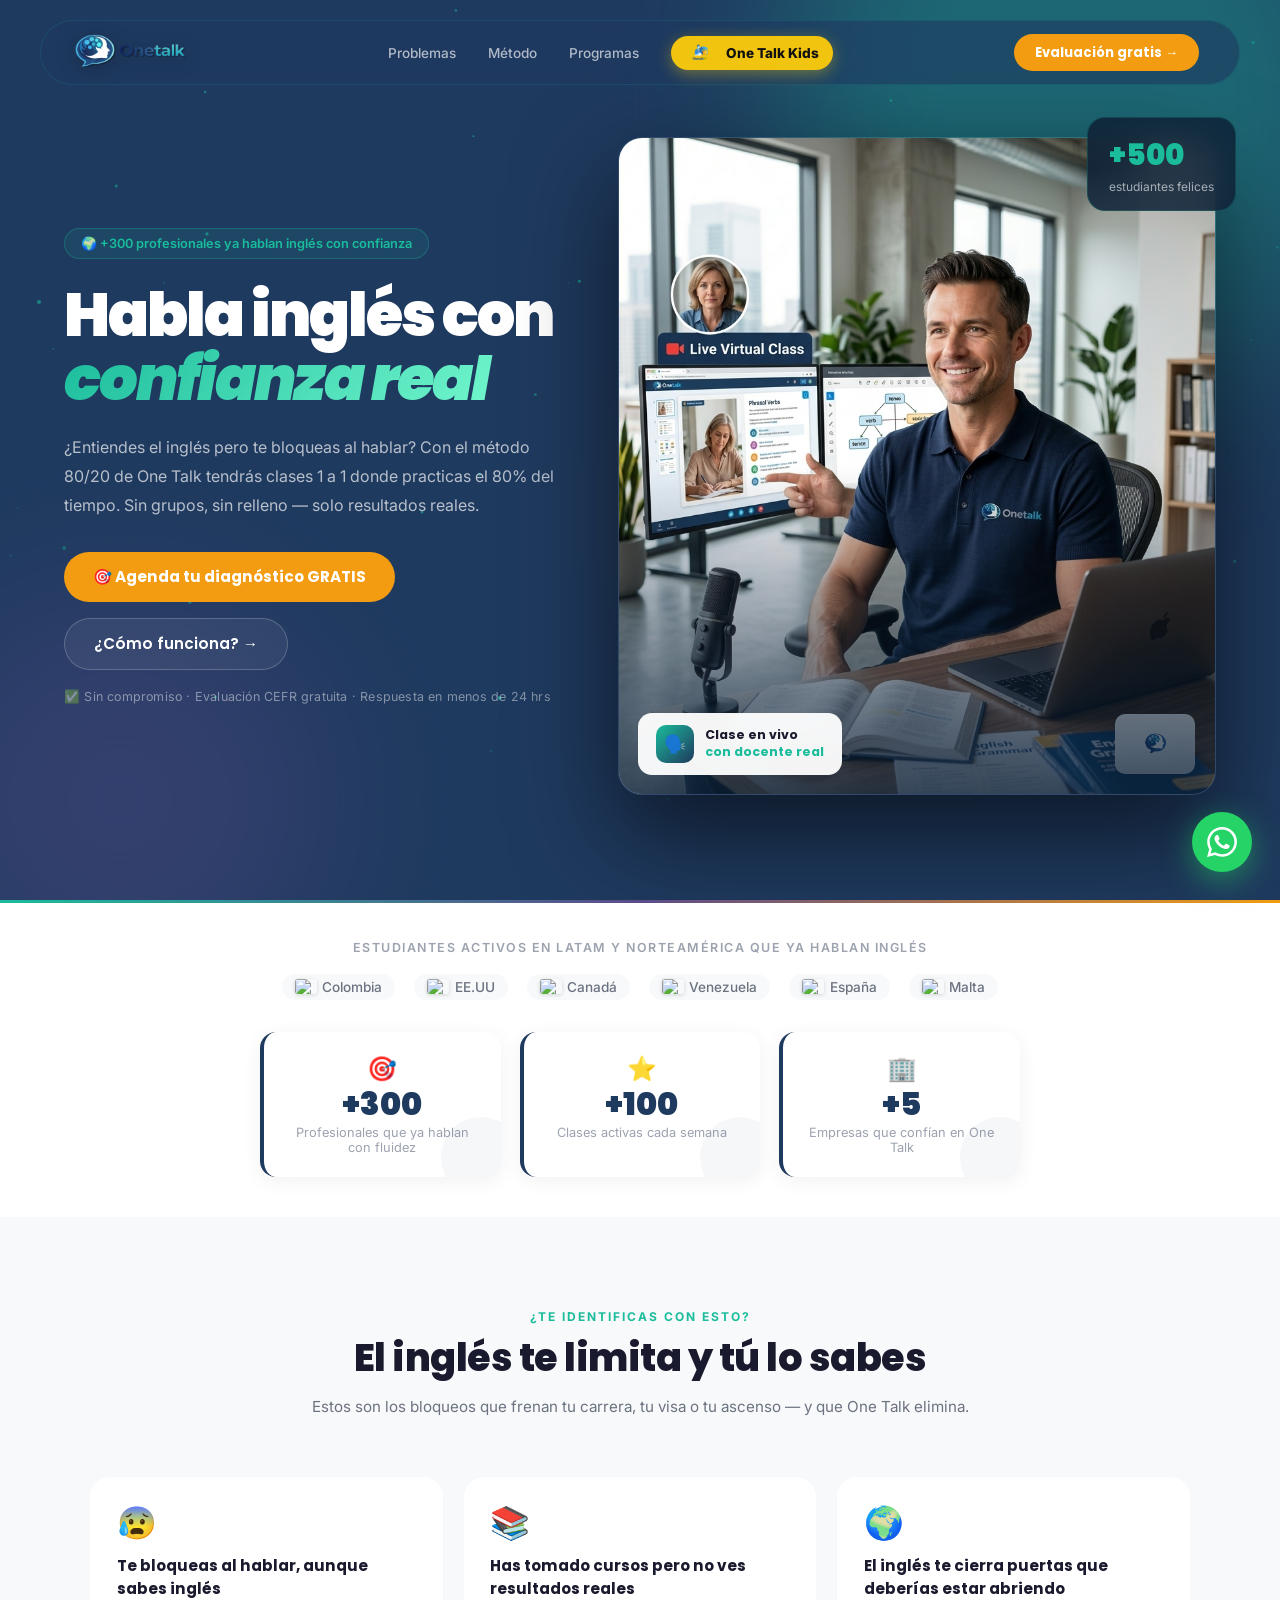
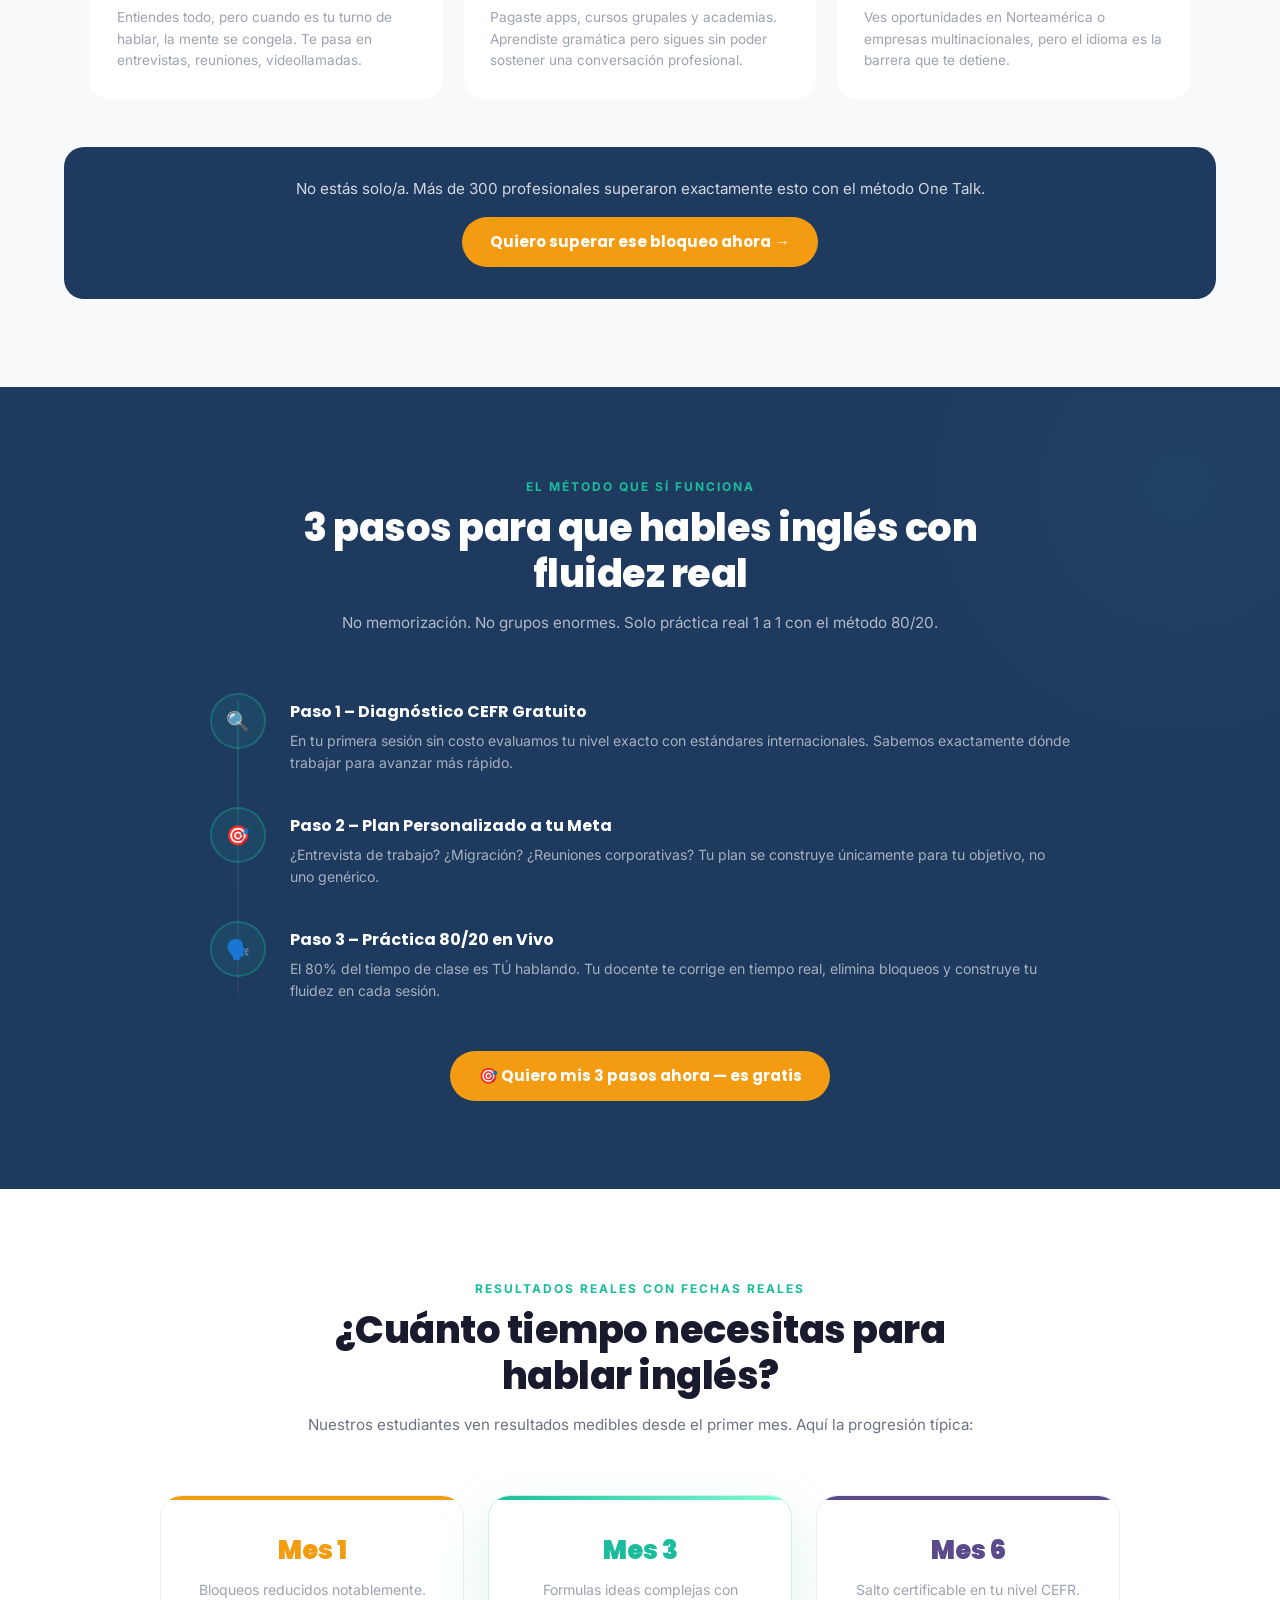
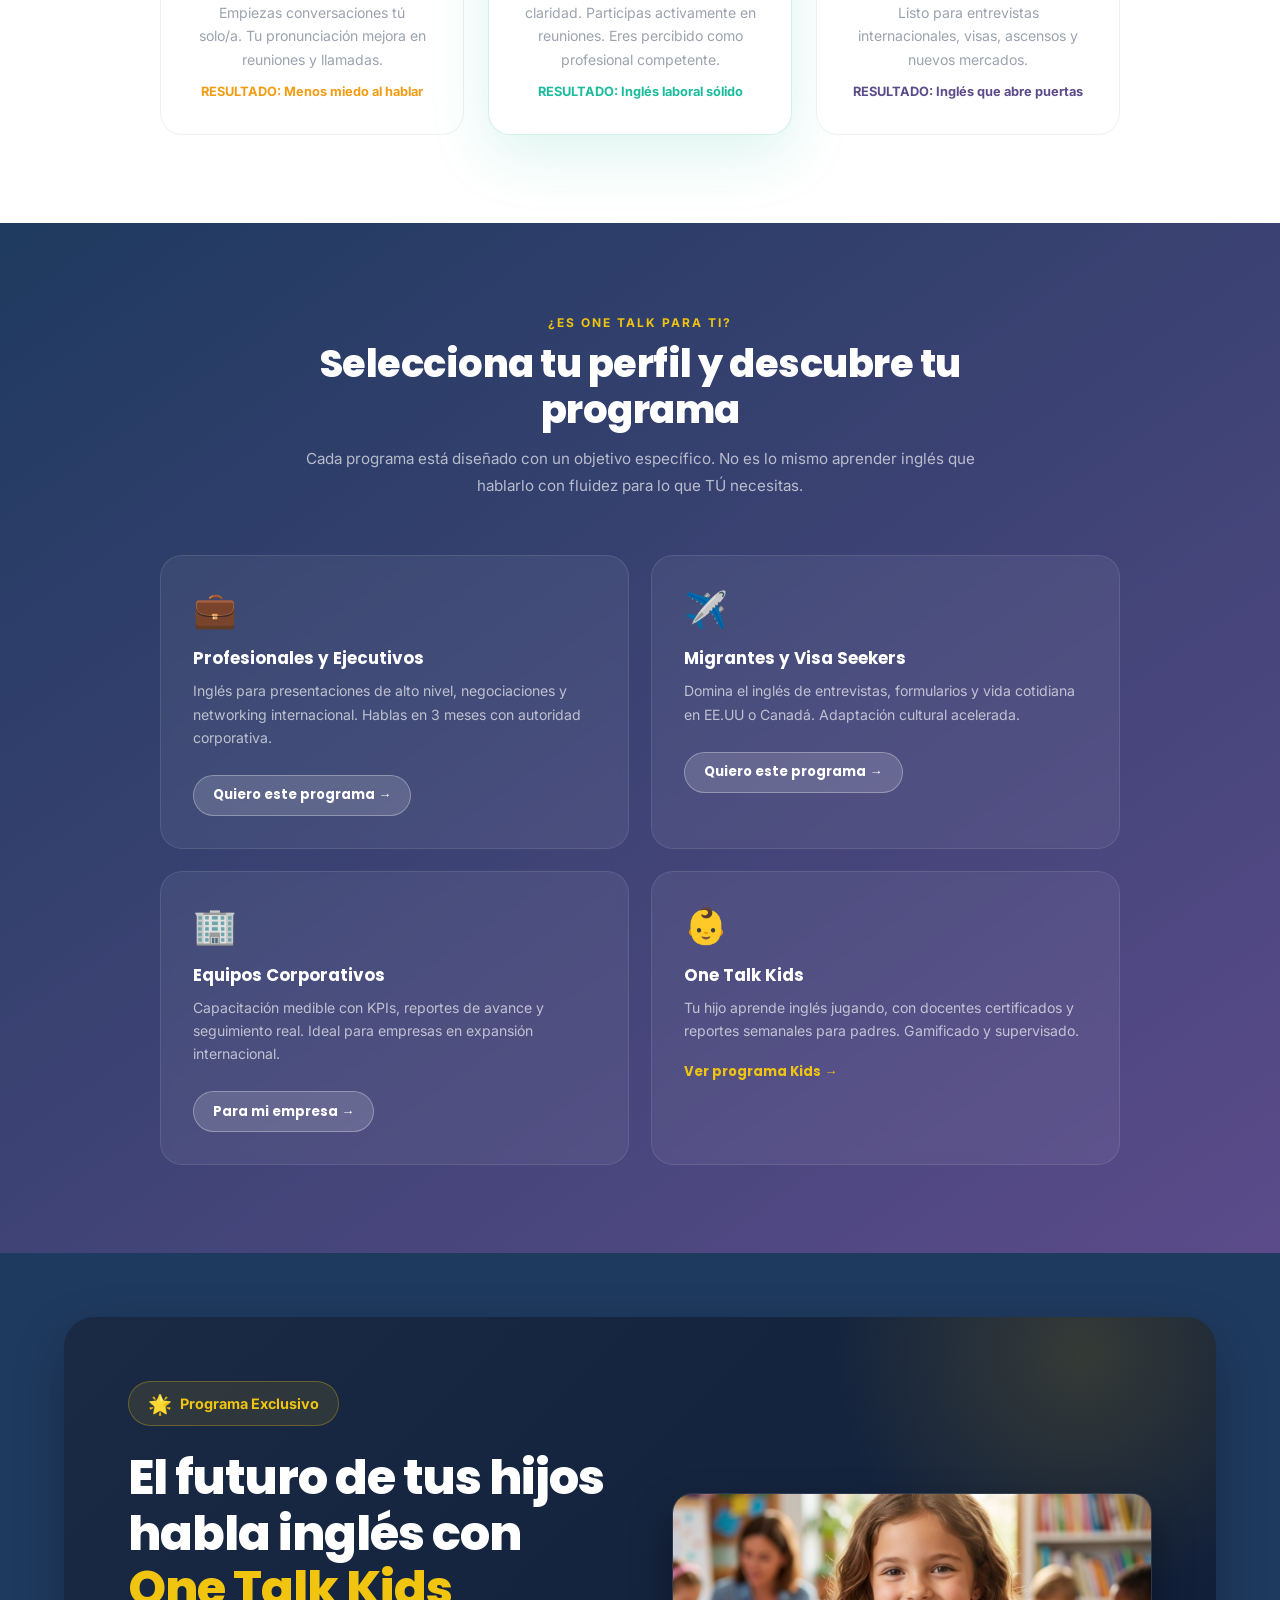
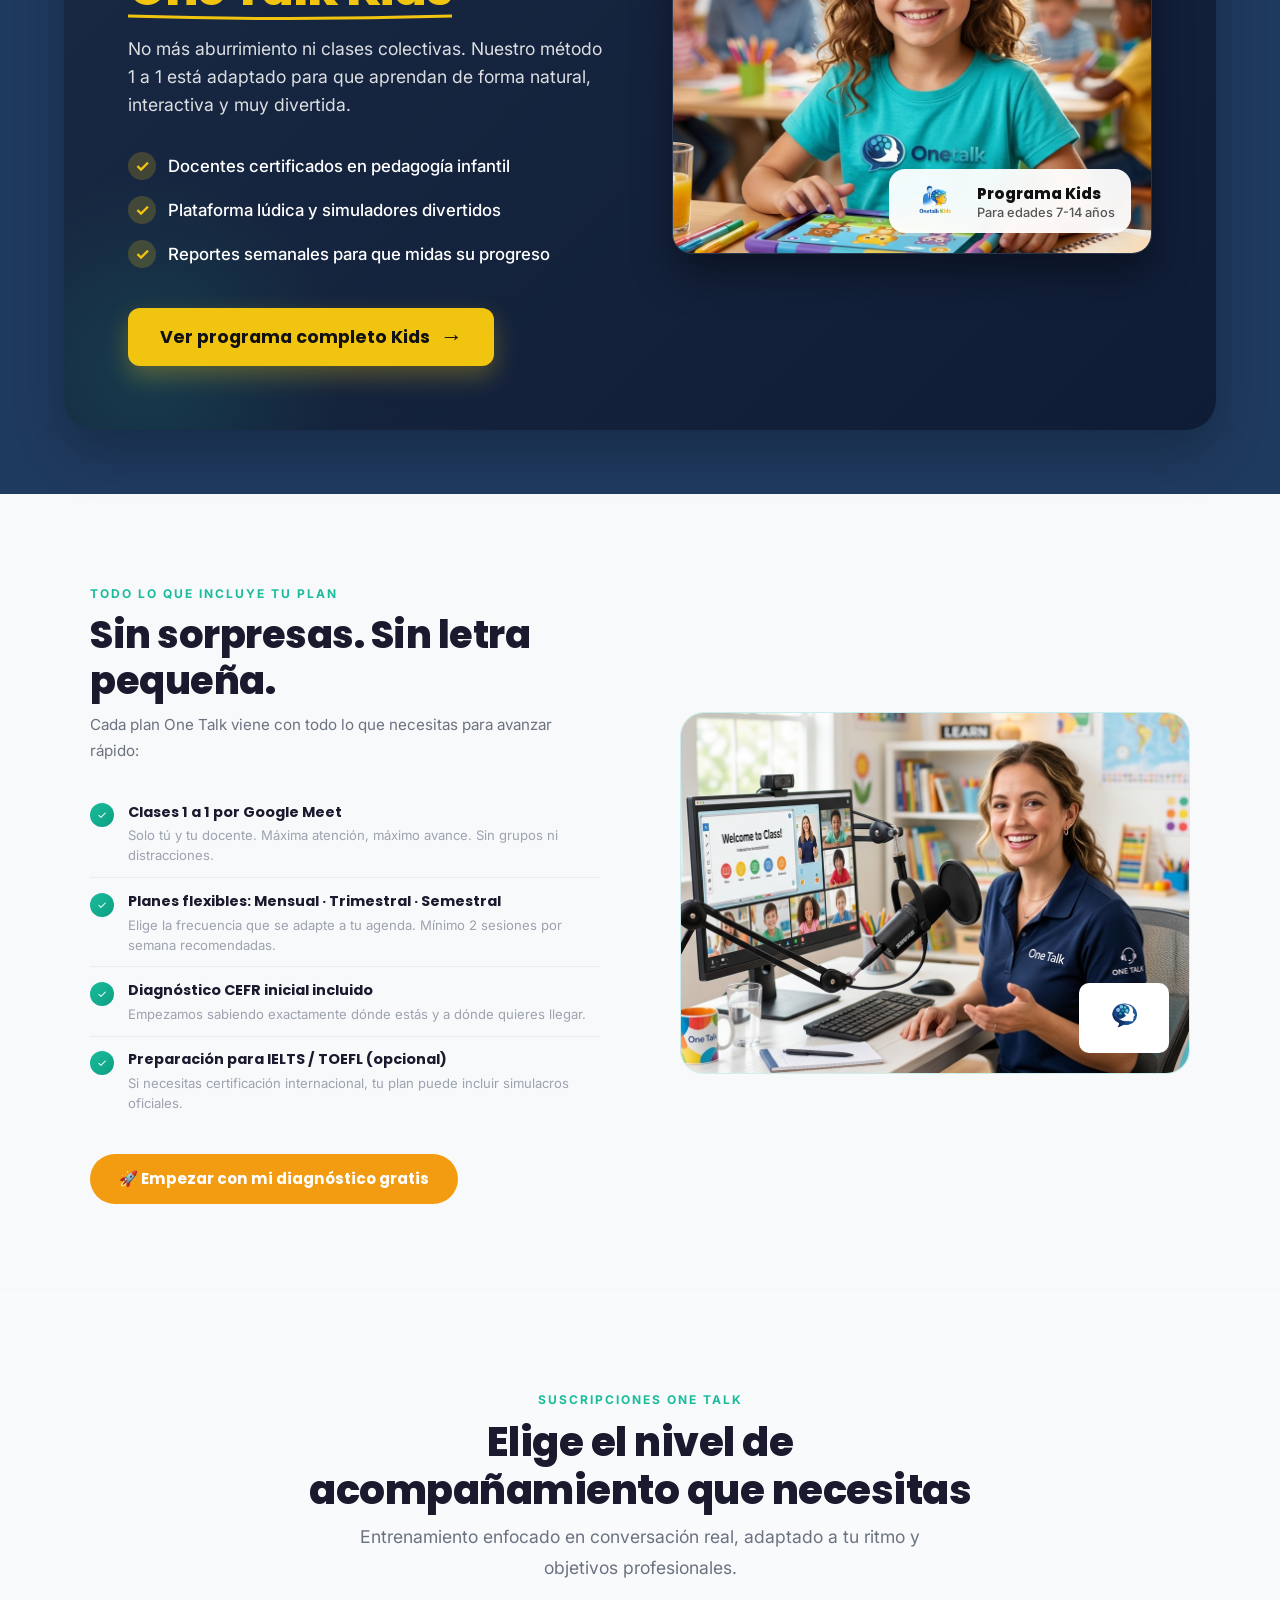
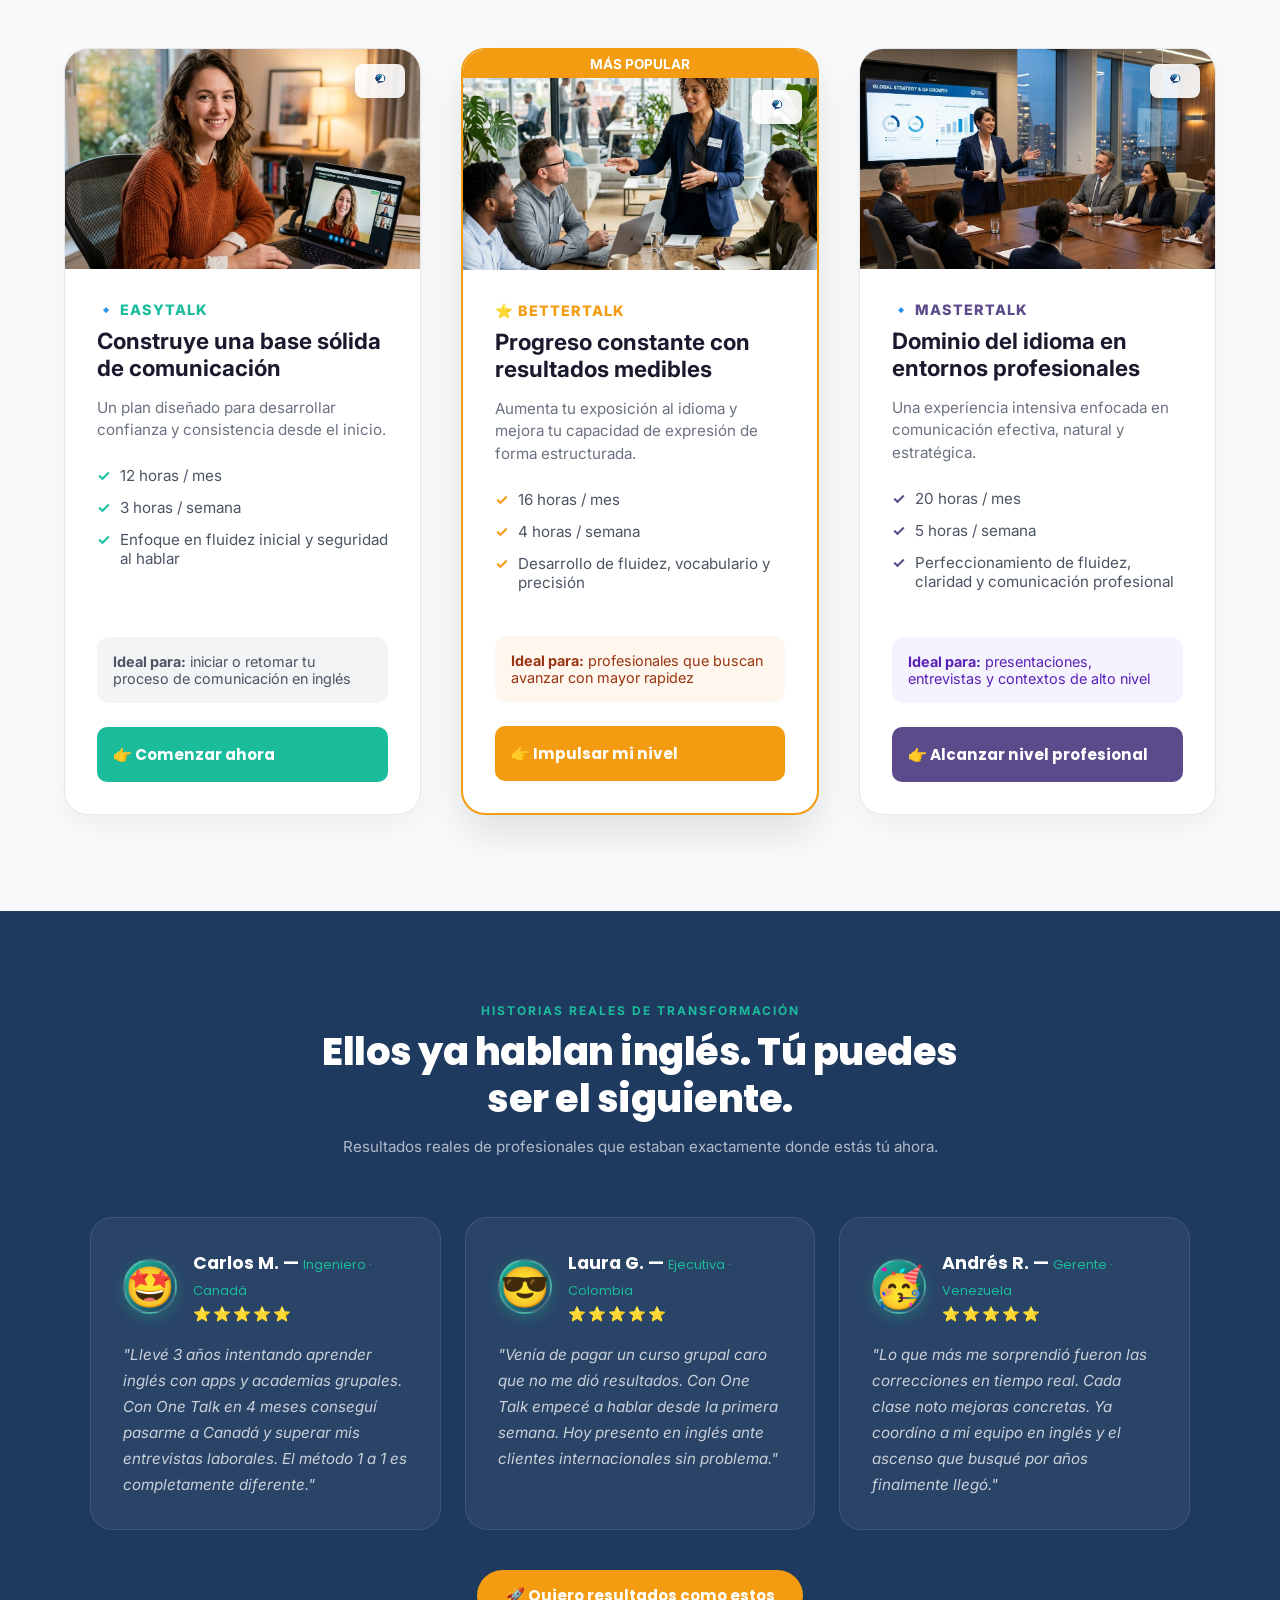
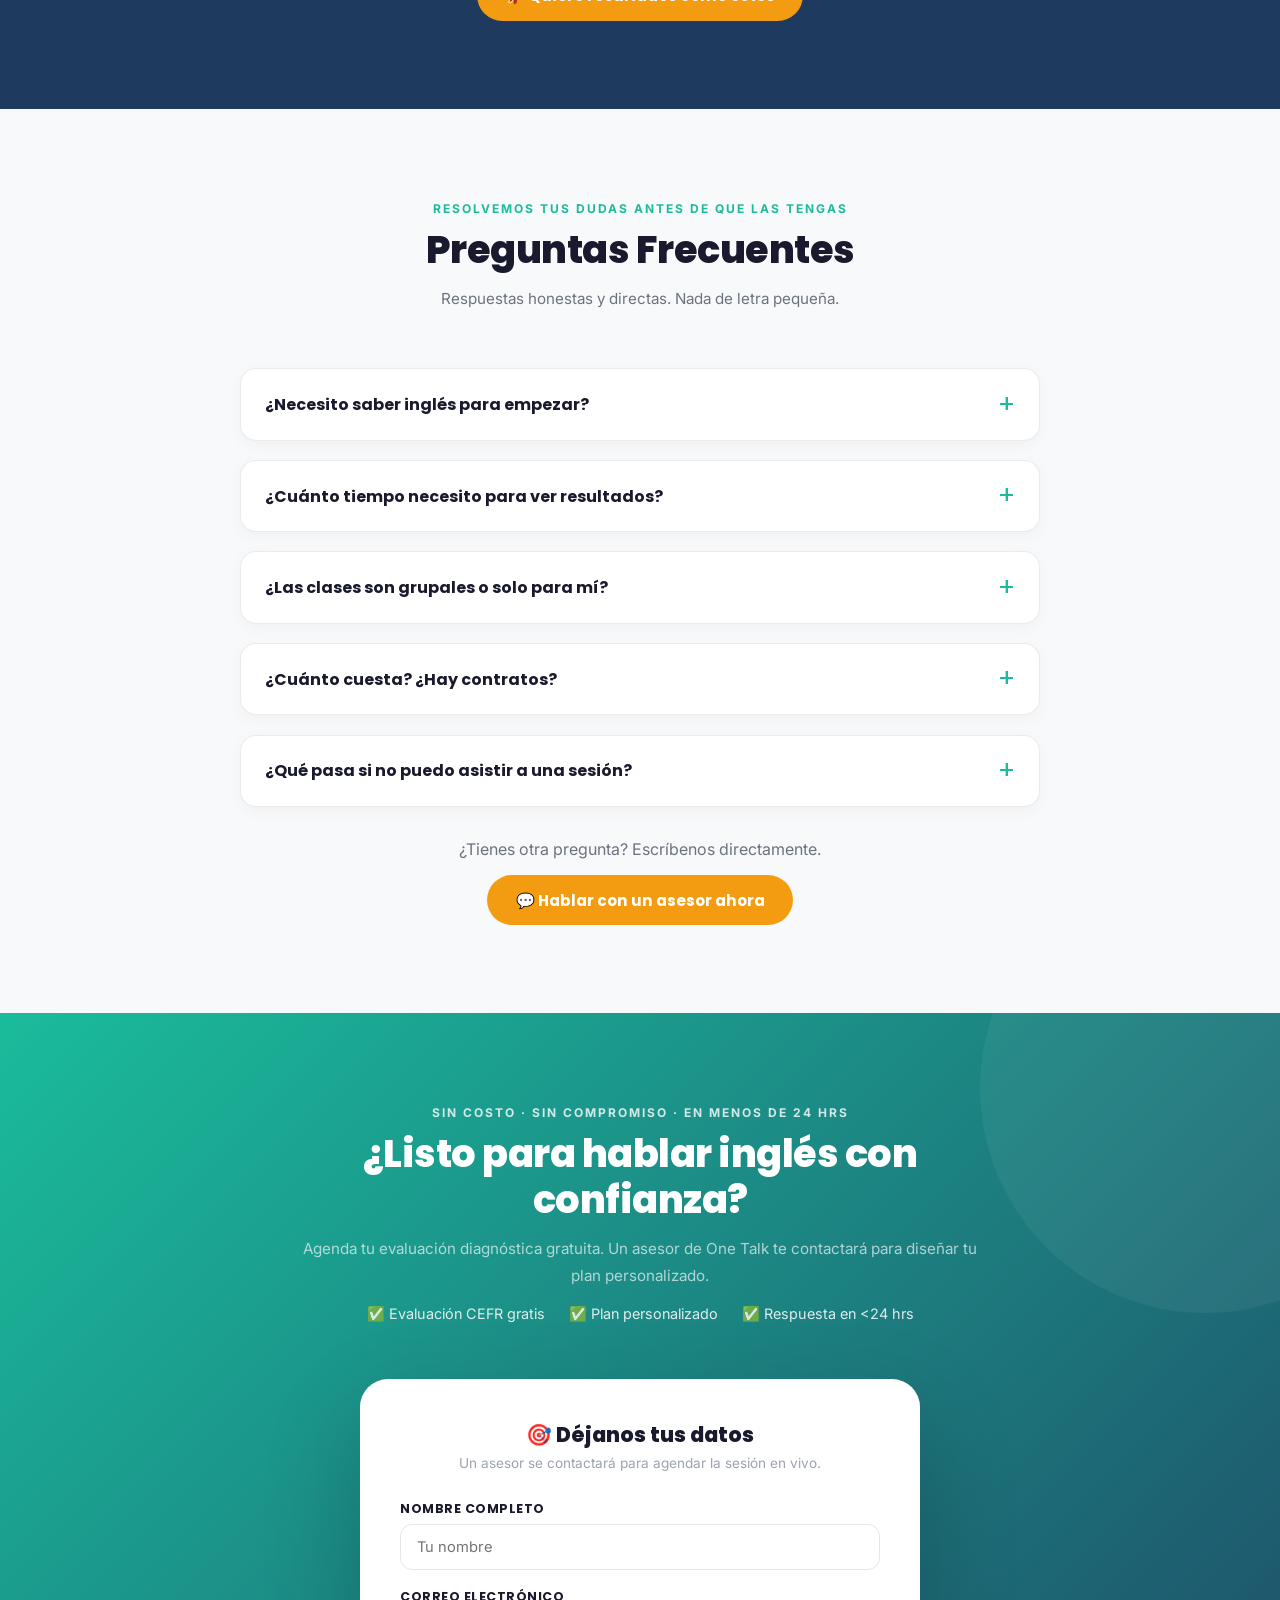
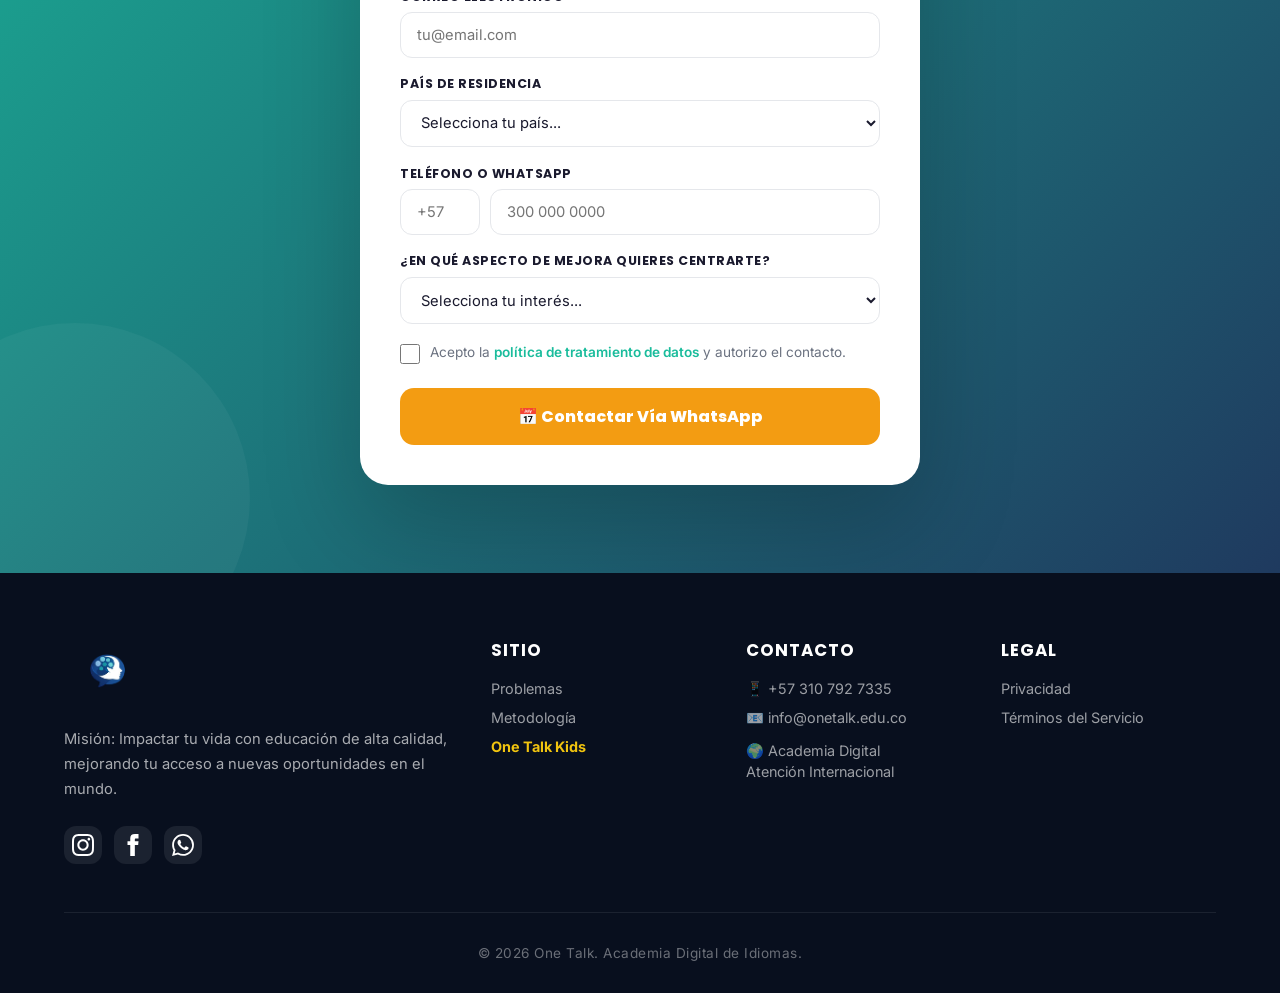
==== Codigo fuente_ One talk academy/index.html @ d48cd8b7 "Fix: resolved broken image icons, optimized logo badge sizes, and updated contact information in foo" ====
<!DOCTYPE html>
<html lang="es">
<head>
<!-- Google tag (gtag.js) -->
<script async src="https://www.googletagmanager.com/gtag/js?id=G-3HTVPXY249"></script>
<script>
  window.dataLayer = window.dataLayer || [];
  function gtag(){dataLayer.push(arguments);}
  gtag('js', new Date());

  gtag('config', 'G-3HTVPXY249');
</script>
<!-- Google Tag Manager -->
<script>(function(w,d,s,l,i){w[l]=w[l]||[];w[l].push({'gtm.start':
new Date().getTime(),event:'gtm.js'});var f=d.getElementsByTagName(s)[0],
j=d.createElement(s),dl=l!='dataLayer'?'&l='+l:'';j.async=true;j.src=
'https://www.googletagmanager.com/gtm.js?id='+i+dl;f.parentNode.insertBefore(j,f);
})(window,document,'script','dataLayer','GTM-NHD588RD');</script>
<!-- End Google Tag Manager -->
<meta charset="UTF-8"/>
<meta name="viewport" content="width=device-width, initial-scale=1.0"/>
<link rel="icon" type="image/png" href="imagenes/logo.favicon.png"/>
<link rel="shortcut icon" type="image/png" href="imagenes/logo.favicon.png"/>
<title>One Talk | Academia de Inglés | Speak with Confidence</title>
<meta name="description" content="One Talk: Ecosistema de aprendizaje de inglés enfocado en fluidez y organización del lenguaje. Clases 1 a 1, metodología 80/20. Creado para resultados reales."/>
<meta name="keywords" content="clases de ingles online, academia de ingles, One Talk, metodo 80/20, ingles conversacional, ingles para profesionales, ingles CEFR, bilingüismo"/>
<link href="https://fonts.googleapis.com/css2?family=Poppins:wght@400;600;700;800;900&family=Inter:wght@300;400;500&display=swap" rel="stylesheet"/>
<link rel="stylesheet" href="style.css">
<style>
@keyframes pulseKids {
  0% { transform: scale(1); filter: drop-shadow(0 0 0 rgba(241,196,15,0)); }
  50% { transform: scale(1.05); filter: drop-shadow(0 0 10px rgba(241,196,15,0.6)); }
  100% { transform: scale(1); filter: drop-shadow(0 0 0 rgba(241,196,15,0)); }
}
.nav-kids-link {
  display: inline-flex !important;
  align-items: center;
  justify-content: center;
  gap: 8px;
  color: #111 !important;
  font-weight: 800 !important;
  background: #F1C40F;
  padding: 6px 14px;
  border-radius: 50px;
  text-decoration: none !important;
  animation: pulseKids 2s infinite ease-in-out;
  box-shadow: 0 4px 15px rgba(241, 196, 15, 0.4);
  transition: all 0.3s ease;
}
.nav-kids-link:hover {
  transform: scale(1.08) !important;
  animation: none;
  background: #f39c12;
}
.nav-kids-logo {
  height: 22px;
  width: auto;
  object-fit: contain;
}
</style>
</head>
<body>
<!-- Google Tag Manager (noscript) -->
<noscript><iframe src="https://www.googletagmanager.com/ns.html?id=GTM-NHD588RD"
height="0" width="0" style="display:none;visibility:hidden"></iframe></noscript>
<!-- End Google Tag Manager (noscript) -->

<!-- PRELOADER -->
<div id="preloader">
  <div class="preloader-logo-wrap">
    <img src="imagenes/onetalk.logo.png" alt="Cargando..." class="preloader-logo" onerror="this.src='https://placehold.co/150x40/1F3A5F/FFF?text=One+Talk'">
    <div class="preloader-ring"></div>
  </div>
</div>

<div id="progress-bar"></div>
<div id="cursor-glow"></div>

<!-- NAVBAR -->
<nav id="navbar">
  <div class="nav-logo"><a href="index.html" class="nav-logo-link"><img src="imagenes/onetalk.logo.png" alt="One Talk" onerror="this.src='https://placehold.co/150x40/1F3A5F/FFF?text=One+Talk'"></a></div>
  <div class="nav-links">
    <a href="#problemas">Problemas</a>
    <a href="#metodo">Método</a>
    <a href="#audiencia">Programas</a>
    <a href="kids.html" class="nav-kids-link">
      <img src="imagenes/onetalk_kids.png" alt="Kids Logo" class="nav-kids-logo" onerror="this.style.display='none'">
      One Talk Kids
    </a>
  </div>
  <button class="nav-cta" onclick="scroll2Form()">Evaluación gratis →</button>
  <button class="hamburger" id="ham" aria-label="Menú">
    <span></span><span></span><span></span>
  </button>
</nav>

<div class="mob-menu" id="mob-menu">
  <a href="#problemas" style="display:block;color:rgba(255,255,255,.7);padding:.5rem 0;font-size:.9rem;text-decoration:none">Problemas</a>
  <a href="#metodo" style="display:block;color:rgba(255,255,255,.7);padding:.5rem 0;font-size:.9rem;text-decoration:none">Método</a>
  <a href="#audiencia" style="display:block;color:rgba(255,255,255,.7);padding:.5rem 0;font-size:.9rem;text-decoration:none">Programas</a>
  <a href="kids.html" class="nav-kids-link" style="margin-top: 0.5rem;">
    <img src="imagenes/onetalk_kids.png" alt="Kids Logo" class="nav-kids-logo" onerror="this.style.display='none'">
    One Talk Kids
  </a>
  <button class="nav-cta" style="width:100%;margin-top:1rem;padding:.8rem;font-size:.9rem;display:block;" onclick="scroll2Form(); document.getElementById('mob-menu').classList.remove('open');">Evaluación gratis →</button>
</div>

<!-- HERO -->
<section class="hero">
  <div class="hero-bg">
    <div class="hero-orb orb1"></div>
    <div class="hero-orb orb2"></div>
    <div class="hero-orb orb3"></div>
    <canvas class="particles" id="particles-canvas"></canvas>
  </div>
  <div class="hero-inner">
    <div class="hero-content r left">
      <div class="hero-badge">🌍 +300 profesionales ya hablan inglés con confianza</div>
      <h1>
        <span class="line1" id="h1-l1">Habla inglés con</span>
        <span class="line2" id="h1-l2">confianza real</span>
      </h1>
      <p class="hero-sub">¿Entiendes el inglés pero te bloqueas al hablar? Con el método 80/20 de One Talk tendrás clases 1 a 1 donde practicas el 80% del tiempo. Sin grupos, sin relleno — solo resultados reales.</p>
      <div class="hero-btns">
        <button class="btn-orange" onclick="scroll2Form()">🎯 Agenda tu diagnóstico GRATIS</button>
        <a href="#metodo" class="btn-ghost">¿Cómo funciona? →</a>
      </div>
      <p class="hero-micro">✅ Sin compromiso · Evaluación CEFR gratuita · Respuesta en menos de 24 hrs</p>
    </div>
    <div class="hero-visual r right">
      <div style="position:relative">
        <div class="hero-card-main" style="position:relative;">
          <img src="imagenes/hero_adults.png" alt="Profesor One Talk en clase interactiva corporativa" loading="lazy" style="width:100%;height:100%;object-fit:cover;display:block;">
          <div style="position:absolute;bottom:20px;right:20px;width:80px;background:rgba(255,255,255,0.9);padding:8px;border-radius:10px;backdrop-filter:blur(10px);box-shadow:0 10px 25px rgba(0,0,0,0.2);border:1px solid rgba(255,255,255,0.3)">
            <img src="imagenes/logo.png" style="width:100%;height:auto;object-fit:contain;" onerror="this.src='https://placehold.co/100x100/1F3A5F/FFF?text=OT'">
          </div>
        </div>
        <div class="hc-badge">
          <div class="hc-b-icon">🗣️</div>
          <div class="hc-b-text">Clase en vivo<br><span>con docente real</span></div>
        </div>
        <div class="hero-float-card">
          <div class="hfc-num">+500</div>
          <div class="hfc-label">estudiantes felices</div>
        </div>
      </div>
    </div>
  </div>
</section>

<!-- SOCIAL PROOF -->
<div class="sp-bar">
  <div class="sp-label">Estudiantes activos en Latam y Norteamérica que ya hablan inglés</div>
  <div class="flags-scroll">
    <div class="flag-chip r up d1"><img src="https://flagcdn.com/w40/co.png" alt="Colombia" class="flag-img">Colombia</div>
    <div class="flag-chip r up d2"><img src="https://flagcdn.com/w40/us.png" alt="EE.UU" class="flag-img">EE.UU</div>
    <div class="flag-chip r up d3"><img src="https://flagcdn.com/w40/ca.png" alt="Canadá" class="flag-img">Canadá</div>
    <div class="flag-chip r up d4"><img src="https://flagcdn.com/w40/ve.png" alt="Venezuela" class="flag-img">Venezuela</div>
    <div class="flag-chip r up d5"><img src="https://flagcdn.com/w40/es.png" alt="España" class="flag-img">España</div>
    <div class="flag-chip r up d6"><img src="https://flagcdn.com/w40/mt.png" alt="Malta" class="flag-img">Malta</div>
  </div>
  <div class="stats-row">
    <div class="stat-card r scale d1">
      <div class="stat-icon">🎯</div>
      <div class="stat-num" data-target="300" data-prefix="+">0</div>
      <div class="stat-lbl">Profesionales que ya hablan con fluidez</div>
    </div>
    <div class="stat-card r scale d2">
      <div class="stat-icon">⭐</div>
      <div class="stat-num" data-target="100" data-prefix="+">0</div>
      <div class="stat-lbl">Clases activas cada semana</div>
    </div>
    <div class="stat-card r scale d3">
      <div class="stat-icon">🏢</div>
      <div class="stat-num" data-target="5" data-prefix="+">0</div>
      <div class="stat-lbl">Empresas que confían en One Talk</div>
    </div>
  </div>
</div>

<!-- PAIN POINTS -->
<section class="pain" id="problemas">
  <div class="sh r up">
    <div class="sh-tag">¿Te identificas con esto?</div>
    <h2>El inglés te limita y tú lo sabes</h2>
    <p>Estos son los bloqueos que frenan tu carrera, tu visa o tu ascenso — y que One Talk elimina.</p>
  </div>
  <div class="pain-grid">
    <div class="pain-card r left d1"><div class="pain-icon">😰</div><h3>Te bloqueas al hablar, aunque sabes inglés</h3><p>Entiendes todo, pero cuando es tu turno de hablar, la mente se congela. Te pasa en entrevistas, reuniones, videollamadas.</p></div>
    <div class="pain-card r up d2"><div class="pain-icon">📚</div><h3>Has tomado cursos pero no ves resultados reales</h3><p>Pagaste apps, cursos grupales y academias. Aprendiste gramática pero sigues sin poder sostener una conversación profesional.</p></div>
    <div class="pain-card r right d3"><div class="pain-icon">🌍</div><h3>El inglés te cierra puertas que deberías estar abriendo</h3><p>Ves oportunidades en Norteamérica o empresas multinacionales, pero el idioma es la barrera que te detiene.</p></div>
  </div>
  <div class="pain-cta-block r up">
    <p>No estás solo/a. Más de 300 profesionales superaron exactamente esto con el método One Talk.</p>
    <button class="btn-orange" onclick="scroll2Form()">Quiero superar ese bloqueo ahora →</button>
  </div>
</section>

<!-- METHODOLOGY -->
<section class="method" id="metodo">
  <div class="sh r up">
    <div class="sh-tag" style="color:var(--teal)">El método que sí funciona</div>
    <h2 class="white">3 pasos para que hables inglés con fluidez real</h2>
    <p class="white">No memorización. No grupos enormes. Solo práctica real 1 a 1 con el método 80/20.</p>
  </div>
  <div class="steps-wrap">
    <div class="steps-line"></div>
    <div class="step-item r left d1"><div class="step-dot">🔍</div><div class="step-body"><h3>Paso 1 – Diagnóstico CEFR Gratuito</h3><p>En tu primera sesión sin costo evaluamos tu nivel exacto con estándares internacionales. Sabemos exactamente dónde trabajar para avanzar más rápido.</p></div></div>
    <div class="step-item r left d2"><div class="step-dot">🎯</div><div class="step-body"><h3>Paso 2 – Plan Personalizado a tu Meta</h3><p>¿Entrevista de trabajo? ¿Migración? ¿Reuniones corporativas? Tu plan se construye únicamente para tu objetivo, no uno genérico.</p></div></div>
    <div class="step-item r left d3"><div class="step-dot">🗣️</div><div class="step-body"><h3>Paso 3 – Práctica 80/20 en Vivo</h3><p>El 80% del tiempo de clase es TÚ hablando. Tu docente te corrige en tiempo real, elimina bloqueos y construye tu fluidez en cada sesión.</p></div></div>
  </div>
  <div style="text-align:center;margin-top:3rem" class="r up">
    <button class="btn-orange" onclick="scroll2Form()">🎯 Quiero mis 3 pasos ahora — es gratis</button>
  </div>
</section>

<!-- RESULTS -->
<section class="results">
  <div class="sh r up">
    <div class="sh-tag">Resultados reales con fechas reales</div>
    <h2>¿Cuánto tiempo necesitas para hablar inglés?</h2>
    <p>Nuestros estudiantes ven resultados medibles desde el primer mes. Aquí la progresión típica:</p>
  </div>
  <div class="results-grid">
    <div class="rc rc1 r scale d1">
      <div class="rc-period" style="color:var(--orange)">Mes 1</div>
      <p>Bloqueos reducidos notablemente. Empiezas conversaciones tú solo/a. Tu pronunciación mejora en reuniones y llamadas.</p>
      <div style="margin-top:.8rem;font-size:.8rem;font-weight:700;color:var(--orange)">RESULTADO: Menos miedo al hablar</div>
    </div>
    <div class="rc rc2 featured r scale d2">
      <div class="rc-period" style="color:var(--teal)">Mes 3</div>
      <p>Formulas ideas complejas con claridad. Participas activamente en reuniones. Eres percibido como profesional competente.</p>
      <div style="margin-top:.8rem;font-size:.8rem;font-weight:700;color:var(--teal)">RESULTADO: Inglés laboral sólido</div>
    </div>
    <div class="rc rc3 r scale d3">
      <div class="rc-period" style="color:var(--violet)">Mes 6</div>
      <p>Salto certificable en tu nivel CEFR. Listo para entrevistas internacionales, visas, ascensos y nuevos mercados.</p>
      <div style="margin-top:.8rem;font-size:.8rem;font-weight:700;color:var(--violet)">RESULTADO: Inglés que abre puertas</div>
    </div>
  </div>
</section>

<!-- AUDIENCE -->
<section class="audience" id="audiencia">
  <div class="sh r up">
    <div class="sh-tag" style="color:var(--yellow)">¿Es One Talk para ti?</div>
    <h2 class="white">Selecciona tu perfil y descubre tu programa</h2>
    <p style="color:rgba(255,255,255,.65)">Cada programa está diseñado con un objetivo específico. No es lo mismo aprender inglés que hablarlo con fluidez para lo que TÚ necesitas.</p>
  </div>
  <div class="audience-grid">
    <div class="aud-card r left d1"><div class="aud-icon">💼</div><h3>Profesionales y Ejecutivos</h3><p>Inglés para presentaciones de alto nivel, negociaciones y networking internacional. Hablas en 3 meses con autoridad corporativa.</p><button class="aud-cta-btn" onclick="scroll2Form()">Quiero este programa →</button></div>
    <div class="aud-card r right d2"><div class="aud-icon">✈️</div><h3>Migrantes y Visa Seekers</h3><p>Domina el inglés de entrevistas, formularios y vida cotidiana en EE.UU o Canadá. Adaptación cultural acelerada.</p><button class="aud-cta-btn" onclick="scroll2Form()">Quiero este programa →</button></div>
    <div class="aud-card r left d3"><div class="aud-icon">🏢</div><h3>Equipos Corporativos</h3><p>Capacitación medible con KPIs, reportes de avance y seguimiento real. Ideal para empresas en expansión internacional.</p><button class="aud-cta-btn" onclick="scroll2Form()">Para mi empresa →</button></div>
    <div class="aud-card r right d4"><div class="aud-icon">👶</div><h3>One Talk Kids</h3><p>Tu hijo aprende inglés jugando, con docentes certificados y reportes semanales para padres. Gamificado y supervisado.</p><a href="kids.html" class="aud-link" style="color:var(--yellow);font-weight:700">Ver programa Kids →</a></div>
  </div>
</section>

<!-- KIDS PROMO -->
<section class="kids-promo" style="padding: 4rem 5%; background: linear-gradient(135deg, #1A2A44 0%, #0F1C36 100%); margin: 4rem auto; width: 90%; max-width: 1200px; border-radius: 30px; position: relative; overflow: hidden; display: flex; align-items: center; justify-content: space-between; gap: 4rem; flex-wrap: wrap; box-shadow: 0 20px 50px rgba(0,0,0,0.25);">
  <div style="position: absolute; top: -30%; right: -10%; width: 500px; height: 500px; background: radial-gradient(circle, rgba(241,196,15,0.15) 0%, rgba(241,196,15,0) 70%); border-radius: 50%; z-index: 1; pointer-events: none;"></div>
  <div style="position: absolute; bottom: -20%; left: -10%; width: 400px; height: 400px; background: radial-gradient(circle, rgba(26,188,156,0.15) 0%, rgba(26,188,156,0) 70%); border-radius: 50%; z-index: 1; pointer-events: none;"></div>
  
  <div style="flex: 1 1 400px; z-index: 2;" class="r left">
    <div style="display: inline-flex; align-items: center; gap: 8px; background: rgba(241, 196, 15, 0.1); color: #F1C40F; padding: 0.6rem 1.2rem; border-radius: 50px; font-size: 0.9rem; font-weight: 700; margin-bottom: 1.5rem; border: 1px solid rgba(241, 196, 15, 0.3);">
      <span style="font-size: 1.2rem;">🌟</span> Programa Exclusivo
    </div>
    <h2 style="color: white; font-size: clamp(2.2rem, 4vw, 3rem); margin-bottom: 1.2rem; line-height: 1.15; font-weight: 800; letter-spacing: -1px; font-family: 'Poppins', sans-serif;">
      El futuro de tus hijos habla inglés con <span style="color: #F1C40F; position: relative; display: inline-block;">One Talk Kids<svg style="position:absolute; bottom:-5px; left:0; width:100%; height:10px;" viewBox="0 0 100 10" preserveAspectRatio="none"><path d="M0 5 Q 50 10 100 5" fill="transparent" stroke="#F1C40F" stroke-width="3" stroke-linecap="round"/></svg></span>
    </h2>
    <p style="color: rgba(255, 255, 255, 0.85); font-size: 1.1rem; line-height: 1.6; margin-bottom: 2rem; font-family: 'Inter', sans-serif;">
      No más aburrimiento ni clases colectivas. Nuestro método 1 a 1 está adaptado para que aprendan de forma natural, interactiva y muy divertida.
    </p>
    <ul style="list-style: none; padding: 0; margin-bottom: 2.5rem; display: flex; flex-direction: column; gap: 1rem; font-family: 'Inter', sans-serif;">
      <li style="display: flex; align-items: center; gap: 12px; color: #fff; font-size: 1.05rem; font-weight: 500;">
        <div style="min-width: 28px; height: 28px; background: rgba(241,196,15,0.2); border-radius: 50%; display: flex; align-items: center; justify-content: center; color: #F1C40F; font-weight:bold;">✓</div>
        Docentes certificados en pedagogía infantil
      </li>
      <li style="display: flex; align-items: center; gap: 12px; color: #fff; font-size: 1.05rem; font-weight: 500;">
        <div style="min-width: 28px; height: 28px; background: rgba(241,196,15,0.2); border-radius: 50%; display: flex; align-items: center; justify-content: center; color: #F1C40F; font-weight:bold;">✓</div>
        Plataforma lúdica y simuladores divertidos
      </li>
      <li style="display: flex; align-items: center; gap: 12px; color: #fff; font-size: 1.05rem; font-weight: 500;">
        <div style="min-width: 28px; height: 28px; background: rgba(241,196,15,0.2); border-radius: 50%; display: flex; align-items: center; justify-content: center; color: #F1C40F; font-weight:bold;">✓</div>
        Reportes semanales para que midas su progreso
      </li>
    </ul>
    <a href="kids.html" style="background: #F1C40F; color: #111; box-shadow: 0 10px 25px rgba(241, 196, 15, 0.3); font-size: 1.1rem; padding: 1rem 2rem; border-radius: 12px; display: inline-flex; align-items: center; gap: 10px; transition: all 0.3s ease; text-decoration: none; font-weight: 700; font-family: 'Poppins', sans-serif;" onmouseover="this.style.transform='translateY(-3px)'; this.style.boxShadow='0 15px 30px rgba(241, 196, 15, 0.4)'" onmouseout="this.style.transform='translateY(0)'; this.style.boxShadow='0 10px 25px rgba(241, 196, 15, 0.3)'">
      Ver programa completo Kids <span style="font-size: 1.4rem; line-height: 1;">→</span>
    </a>
  </div>
  
  <div style="flex: 1 1 400px; position: relative; z-index: 2;" class="r right">
    <div style="position: relative; border-radius: 20px; overflow: hidden; box-shadow: 0 20px 40px rgba(0,0,0,0.4); border: 1px solid rgba(255,255,255,0.1);">
      <img src="imagenes/hero_kids.png" alt="Aprendizaje para niños con One Talk Kids" style="width: 100%; height: auto; display: block; object-fit: cover; aspect-ratio: 4/3; object-position: center;">
      <div style="position: absolute; bottom: 20px; right: 20px; background: rgba(255,255,255,0.95); padding: 12px 16px; border-radius: 16px; display: flex; align-items: center; gap: 12px; backdrop-filter: blur(10px); box-shadow: 0 10px 30px rgba(0,0,0,0.15);">
        <img src="imagenes/onetalk_kids.png" alt="One Talk Kids Logo" style="height: 40px; width: auto; object-fit: contain;" onerror="this.src='imagenes/logo.png'">
        <div>
          <div style="font-weight: 800; color: #111; font-size: 0.95rem; font-family: 'Poppins', sans-serif;">Programa Kids</div>
          <div style="font-size: 0.8rem; color: #555; font-weight: 500; font-family: 'Inter', sans-serif;">Para edades 7-14 años</div>
        </div>
      </div>
    </div>
  </div>
</section>

<!-- INCLUDES -->
<section class="includes">
  <div class="includes-inner">
    <div>
      <div class="sh r left" style="text-align:left;margin:0 0 0 0">
        <div class="sh-tag">Todo lo que incluye tu plan</div>
        <h2>Sin sorpresas. Sin letra pequeña.</h2>
        <p style="margin-top:.5rem;color:#6B7280">Cada plan One Talk viene con todo lo que necesitas para avanzar rápido:</p>
      </div>
      <ul class="inc-list">
        <li class="r left d1"><div class="inc-check">✓</div><div><strong>Clases 1 a 1 por Google Meet</strong><span>Solo tú y tu docente. Máxima atención, máximo avance. Sin grupos ni distracciones.</span></div></li>
        <li class="r left d2"><div class="inc-check">✓</div><div><strong>Planes flexibles: Mensual · Trimestral · Semestral</strong><span>Elige la frecuencia que se adapte a tu agenda. Mínimo 2 sesiones por semana recomendadas.</span></div></li>
        <li class="r left d3"><div class="inc-check">✓</div><div><strong>Diagnóstico CEFR inicial incluido</strong><span>Empezamos sabiendo exactamente dónde estás y a dónde quieres llegar.</span></div></li>
        <li class="r left d4"><div class="inc-check">✓</div><div><strong>Preparación para IELTS / TOEFL (opcional)</strong><span>Si necesitas certificación internacional, tu plan puede incluir simulacros oficiales.</span></div></li>
      </ul>
      <button class="btn-orange" onclick="scroll2Form()" style="margin-top:1.8rem">🚀 Empezar con mi diagnóstico gratis</button>
    </div>
    <div class="r right">
      <div class="inc-visual" style="border-radius:24px;overflow:hidden;padding:0;position:relative;">
        <img src="imagenes/online_class.png" alt="Clase de inglés personalizada One Talk" style="width:100%;height:360px;object-fit:cover;display:block;" onerror="this.src='https://images.unsplash.com/photo-1516321318423-f06f85e504b3?w=800&auto=format&fit=crop'">
        <div style="position:absolute;bottom:20px;right:20px;width:90px;background:white;padding:8px;border-radius:10px;box-shadow:0 8px 25px rgba(0,0,0,0.12)">
          <img src="imagenes/logo.png" style="width:100%;height:auto;object-fit:contain;" onerror="this.src='https://placehold.co/100x100/1F3A5F/FFF?text=OT'">
        </div>
      </div>
    </div>
  </div>
</section>

<!-- SUBSCRIPTIONS -->
<section class="subscriptions" id="suscripciones" style="padding: 6rem 5%; background: #F8FAFC; text-align: center;">
  <div class="sh r up" style="margin-bottom: 4rem;">
    <div class="sh-tag" style="color: var(--teal)">Suscripciones One Talk</div>
    <h2 style="color: var(--dark); font-size: 2.5rem;">Elige el nivel de acompañamiento que necesitas</h2>
    <p style="color: #6B7280; font-size: 1.1rem; max-width: 600px; margin: 0.5rem auto 0;">Entrenamiento enfocado en conversación real, adaptado a tu ritmo y objetivos profesionales.</p>
  </div>
  
  <div style="display: grid; grid-template-columns: repeat(auto-fit, minmax(320px, 1fr)); gap: 2.5rem; max-width: 1200px; margin: 0 auto;">
    
    <!-- EasyTalk -->
    <div class="plan-card r scale" style="background: white; border-radius: 24px; overflow: hidden; box-shadow: 0 10px 30px rgba(0,0,0,0.05); border: 1px solid #E5E7EB; text-align: left; display: flex; flex-direction: column;">
      <div style="position: relative; height: 220px;">
        <img src="imagenes/easytalk_plan.png" alt="EasyTalk Plan" style="width: 100%; height: 100%; object-fit: cover;">
        <div style="position: absolute; top: 15px; right: 15px; background: rgba(255,255,255,0.9); padding: 5px 10px; border-radius: 8px; box-shadow: 0 4px 10px rgba(0,0,0,0.1)">
          <img src="imagenes/logo.png" style="height: 20px; width: auto;" onerror="this.style.display='none'">
        </div>
      </div>
      <div style="padding: 2rem; flex: 1; display: flex; flex-direction: column;">
        <div style="color: var(--teal); font-weight: 800; font-size: 0.9rem; letter-spacing: 1px; text-transform: uppercase;">🔹 EasyTalk</div>
        <h3 style="font-size: 1.4rem; color: var(--dark); margin: 0.5rem 0 1rem;">Construye una base sólida de comunicación</h3>
        <p style="color: #6B7280; font-size: 0.95rem; margin-bottom: 1.5rem; line-height: 1.5;">Un plan diseñado para desarrollar confianza y consistencia desde el inicio.</p>
        <ul style="list-style: none; padding: 0; margin-bottom: 2rem; flex: 1;">
          <li style="display: flex; align-items: flex-start; gap: 10px; margin-bottom: 0.8rem; color: #4B5563; font-size: 0.95rem;">
            <span style="color: var(--teal); font-weight: bold;">✓</span> 12 horas / mes
          </li>
          <li style="display: flex; align-items: flex-start; gap: 10px; margin-bottom: 0.8rem; color: #4B5563; font-size: 0.95rem;">
            <span style="color: var(--teal); font-weight: bold;">✓</span> 3 horas / semana
          </li>
          <li style="display: flex; align-items: flex-start; gap: 10px; margin-bottom: 0.8rem; color: #4B5563; font-size: 0.95rem;">
            <span style="color: var(--teal); font-weight: bold;">✓</span> Enfoque en fluidez inicial y seguridad al hablar
          </li>
        </ul>
        <div style="background: #F3F4F6; padding: 1rem; border-radius: 12px; margin-bottom: 1.5rem; font-size: 0.9rem; color: #4B5563;">
          <strong>Ideal para:</strong> iniciar o retomar tu proceso de comunicación en inglés
        </div>
        <button class="btn-orange" onclick="document.getElementById('cf-target').value='Adultos y Profesionales'; scroll2Form();" style="width: 100%; text-align: center; background: var(--teal); color: white; border: none; padding: 1rem; border-radius: 10px; font-weight: 700; cursor: pointer;">👉 Comenzar ahora</button>
      </div>
    </div>
    
    <!-- BetterTalk -->
    <div class="plan-card featured r scale" style="background: white; border-radius: 24px; overflow: hidden; box-shadow: 0 20px 40px rgba(0,0,0,0.1); border: 2px solid var(--orange); text-align: left; display: flex; flex-direction: column; transform: translateY(-10px);">
      <div style="position: relative; height: 220px;">
        <div style="position: absolute; top: 0; left: 0; width: 100%; background: var(--orange); color: white; text-align: center; font-weight: 700; font-size: 0.85rem; padding: 6px 0; z-index: 2;">MÁS POPULAR</div>
        <img src="imagenes/bettertalk_plan.png" alt="BetterTalk Plan" style="width: 100%; height: 100%; object-fit: cover;">
        <div style="position: absolute; top: 40px; right: 15px; background: rgba(255,255,255,0.9); padding: 5px 10px; border-radius: 8px; box-shadow: 0 4px 10px rgba(0,0,0,0.1)">
          <img src="imagenes/logo.png" style="height: 20px; width: auto;" onerror="this.style.display='none'">
        </div>
      </div>
      <div style="padding: 2rem; flex: 1; display: flex; flex-direction: column;">
        <div style="color: var(--orange); font-weight: 800; font-size: 0.9rem; letter-spacing: 1px; text-transform: uppercase;">⭐ BetterTalk</div>
        <h3 style="font-size: 1.4rem; color: var(--dark); margin: 0.5rem 0 1rem;">Progreso constante con resultados medibles</h3>
        <p style="color: #6B7280; font-size: 0.95rem; margin-bottom: 1.5rem; line-height: 1.5;">Aumenta tu exposición al idioma y mejora tu capacidad de expresión de forma estructurada.</p>
        <ul style="list-style: none; padding: 0; margin-bottom: 2rem; flex: 1;">
          <li style="display: flex; align-items: flex-start; gap: 10px; margin-bottom: 0.8rem; color: #4B5563; font-size: 0.95rem;">
            <span style="color: var(--orange); font-weight: bold;">✓</span> 16 horas / mes
          </li>
          <li style="display: flex; align-items: flex-start; gap: 10px; margin-bottom: 0.8rem; color: #4B5563; font-size: 0.95rem;">
            <span style="color: var(--orange); font-weight: bold;">✓</span> 4 horas / semana
          </li>
          <li style="display: flex; align-items: flex-start; gap: 10px; margin-bottom: 0.8rem; color: #4B5563; font-size: 0.95rem;">
            <span style="color: var(--orange); font-weight: bold;">✓</span> Desarrollo de fluidez, vocabulario y precisión
          </li>
        </ul>
        <div style="background: #FFF7ED; padding: 1rem; border-radius: 12px; margin-bottom: 1.5rem; font-size: 0.9rem; color: #9A3412;">
          <strong>Ideal para:</strong> profesionales que buscan avanzar con mayor rapidez
        </div>
        <button class="btn-orange" onclick="document.getElementById('cf-target').value='Adultos y Profesionales'; scroll2Form();" style="width: 100%; text-align: center; border: none; padding: 1rem; border-radius: 10px; font-weight: 700; cursor: pointer;">👉 Impulsar mi nivel</button>
      </div>
    </div>
    
    <!-- MasterTalk -->
    <div class="plan-card r scale" style="background: white; border-radius: 24px; overflow: hidden; box-shadow: 0 10px 30px rgba(0,0,0,0.05); border: 1px solid #E5E7EB; text-align: left; display: flex; flex-direction: column;">
      <div style="position: relative; height: 220px;">
        <img src="imagenes/mastertalk_plan.png" alt="MasterTalk Plan" style="width: 100%; height: 100%; object-fit: cover;">
        <div style="position: absolute; top: 15px; right: 15px; background: rgba(255,255,255,0.9); padding: 5px 10px; border-radius: 8px; box-shadow: 0 4px 10px rgba(0,0,0,0.1)">
          <img src="imagenes/logo.png" style="height: 20px; width: auto;" onerror="this.style.display='none'">
        </div>
      </div>
      <div style="padding: 2rem; flex: 1; display: flex; flex-direction: column;">
        <div style="color: var(--violet); font-weight: 800; font-size: 0.9rem; letter-spacing: 1px; text-transform: uppercase;">🔹 MasterTalk</div>
        <h3 style="font-size: 1.4rem; color: var(--dark); margin: 0.5rem 0 1rem;">Dominio del idioma en entornos profesionales</h3>
        <p style="color: #6B7280; font-size: 0.95rem; margin-bottom: 1.5rem; line-height: 1.5;">Una experiencia intensiva enfocada en comunicación efectiva, natural y estratégica.</p>
        <ul style="list-style: none; padding: 0; margin-bottom: 2rem; flex: 1;">
          <li style="display: flex; align-items: flex-start; gap: 10px; margin-bottom: 0.8rem; color: #4B5563; font-size: 0.95rem;">
            <span style="color: var(--violet); font-weight: bold;">✓</span> 20 horas / mes
          </li>
          <li style="display: flex; align-items: flex-start; gap: 10px; margin-bottom: 0.8rem; color: #4B5563; font-size: 0.95rem;">
            <span style="color: var(--violet); font-weight: bold;">✓</span> 5 horas / semana
          </li>
          <li style="display: flex; align-items: flex-start; gap: 10px; margin-bottom: 0.8rem; color: #4B5563; font-size: 0.95rem;">
            <span style="color: var(--violet); font-weight: bold;">✓</span> Perfeccionamiento de fluidez, claridad y comunicación profesional
          </li>
        </ul>
        <div style="background: #F5F3FF; padding: 1rem; border-radius: 12px; margin-bottom: 1.5rem; font-size: 0.9rem; color: #5B21B6;">
          <strong>Ideal para:</strong> presentaciones, entrevistas y contextos de alto nivel
        </div>
        <button class="btn-orange" onclick="document.getElementById('cf-target').value='Adultos y Profesionales'; scroll2Form();" style="width: 100%; text-align: center; background: var(--violet); color: white; border: none; padding: 1rem; border-radius: 10px; font-weight: 700; cursor: pointer;">👉 Alcanzar nivel profesional</button>
      </div>
    </div>

  </div>
</section>

<!-- TESTIMONIALS -->
<section class="testimonials" id="recomendaciones">
  <div class="sh r up">
    <div class="sh-tag">Historias reales de transformación</div>
    <h2 class="white">Ellos ya hablan inglés. Tú puedes ser el siguiente.</h2>
    <p class="white">Resultados reales de profesionales que estaban exactamente donde estás tú ahora.</p>
  </div>
  <div class="test-grid">
    <div class="test-card r scale d1">
      <div class="test-header">
        <div class="test-face">🤩</div>
        <div class="test-info">
          <h4>Carlos M. — <span style="font-size:.8rem;color:var(--teal);font-weight:400">Ingeniero · Canadá</span></h4>
          <div class="test-stars">⭐⭐⭐⭐⭐</div>
        </div>
      </div>
      <p>"Llevé 3 años intentando aprender inglés con apps y academias grupales. Con One Talk en 4 meses conseguí pasarme a Canadá y superar mis entrevistas laborales. El método 1 a 1 es completamente diferente."</p>
    </div>
    <div class="test-card r scale d2">
      <div class="test-header">
        <div class="test-face">😎</div>
        <div class="test-info">
          <h4>Laura G. — <span style="font-size:.8rem;color:var(--teal);font-weight:400">Ejecutiva · Colombia</span></h4>
          <div class="test-stars">⭐⭐⭐⭐⭐</div>
        </div>
      </div>
      <p>"Venía de pagar un curso grupal caro que no me dió resultados. Con One Talk empecé a hablar desde la primera semana. Hoy presento en inglés ante clientes internacionales sin problema."</p>
    </div>
    <div class="test-card r scale d3">
      <div class="test-header">
        <div class="test-face">🥳</div>
        <div class="test-info">
          <h4>Andrés R. — <span style="font-size:.8rem;color:var(--teal);font-weight:400">Gerente · Venezuela</span></h4>
          <div class="test-stars">⭐⭐⭐⭐⭐</div>
        </div>
      </div>
      <p>"Lo que más me sorprendió fueron las correcciones en tiempo real. Cada clase noto mejoras concretas. Ya coordíno a mi equipo en inglés y el ascenso que busqué por años finalmente llegó."</p>
    </div>
  </div>
  <div style="text-align:center;margin-top:2.5rem" class="r up">
    <button class="btn-orange" onclick="scroll2Form()">🚀 Quiero resultados como estos</button>
  </div>
</section>

<!-- FAQ -->
<section class="faq" id="faq">
  <div class="sh r up">
    <div class="sh-tag">Resolvemos tus dudas antes de que las tengas</div>
    <h2>Preguntas Frecuentes</h2>
    <p>Respuestas honestas y directas. Nada de letra pequeña.</p>
  </div>
  <div class="faq-list r up">
    <details class="faq-item">
      <summary class="faq-question">¿Necesito saber inglés para empezar?</summary>
      <div class="faq-answer">Para nada. Empezamos con un diagnóstico CEFR gratuito para ubicarte en tu nivel real. Trabajamos desde A1 hasta C1+. Lo importante no es dónde empiezas, sino a dónde quieres llegar.</div>
    </details>
    <details class="faq-item">
      <summary class="faq-question">¿Cuánto tiempo necesito para ver resultados?</summary>
      <div class="faq-answer">La mayoría de nuestros estudiantes nota mejoras reales desde las primeras 2 semanas. Con 2-3 sesiones por semana, en el primer mes ya reduces bloqueos significativamente. En 3 meses, hablas con soltura profesional.</div>
    </details>
    <details class="faq-item">
      <summary class="faq-question">¿Las clases son grupales o solo para mí?</summary>
      <div class="faq-answer">Son 100% individuales. Solo tú y tu docente. El 80% del tiempo de clase eres tú hablando, no escuchando. Eso es exactamente por qué el método funciona cuando los demás no.</div>
    </details>
    <details class="faq-item">
      <summary class="faq-question">¿Cuánto cuesta? ¿Hay contratos?</summary>
      <div class="faq-answer">Ofrecemos planes mensuales, trimestrales y semestrales sin contratos forzosos. El primer diagnóstico es completamente gratis. Escríbenos por WhatsApp y te enviamos los precios según tu objetivo.</div>
    </details>
    <details class="faq-item">
      <summary class="faq-question">¿Qué pasa si no puedo asistir a una sesión?</summary>
      <div class="faq-answer">Coordinamos con tu agenda. Si necesitas reprogramar, lo hacemos sin problema. Nuestro objetivo es que avances, no que pierdas clases. La flexibilidad es parte del servicio.</div>
    </details>
  </div>
  <div style="text-align:center;margin-top:2rem" class="r up">
    <p style="color:#6B7280;margin-bottom:1rem">¿Tienes otra pregunta? Escríbenos directamente.</p>
    <a href="https://wa.me/573107927335?text=Hola%2C%20quiero%20agendar%20mi%20clase%20de%20cortes%C3%ADa%20de%20onetalk%20y%20recibir%20una%20propuesta%20acad%C3%A9mica%20adaptada%20a%20mi%20nivel%2C%20horario%20y%20presupuesto" target="_blank" class="btn-orange" style="display:inline-flex">💬 Hablar con un asesor ahora</a>
  </div>
</section>

<!-- FORM -->
<section class="form-sec" id="form-section">
  <div class="sh r up">
    <div class="sh-tag" style="color:rgba(255,255,255,.8)">Sin costo · Sin compromiso · En menos de 24 hrs</div>
    <h2 class="white">¿Listo para hablar inglés con confianza?</h2>
    <p class="white">Agenda tu evaluación diagnóstica gratuita. Un asesor de One Talk te contactará para diseñar tu plan personalizado.</p>
    <div style="display:flex;gap:1.5rem;justify-content:center;flex-wrap:wrap;margin-top:1rem" class="r up">
      <div style="color:rgba(255,255,255,.85);font-size:.9rem">✅ Evaluación CEFR gratis</div>
      <div style="color:rgba(255,255,255,.85);font-size:.9rem">✅ Plan personalizado</div>
      <div style="color:rgba(255,255,255,.85);font-size:.9rem">✅ Respuesta en &lt;24 hrs</div>
    </div>
  </div>
  <div class="form-card r scale">
    <form id="lead-form">
      <div class="fc-header">
        <h3>🎯 Déjanos tus datos</h3>
        <p>Un asesor se contactará para agendar la sesión en vivo.</p>
      </div>
      <div class="fg"><label>Nombre completo</label><input type="text" id="cf-name" name="name" autocomplete="name" placeholder="Tu nombre" required/></div>
      <div class="fg"><label>Correo electrónico</label><input type="email" id="cf-email" name="email" autocomplete="email" placeholder="tu@email.com" required/></div>
      <div class="fg">
        <label>País de residencia</label>
        <select id="cf-country" name="country" autocomplete="country-name" required>
          <option value="">Selecciona tu país...</option>
          <option value="Colombia" data-code="+57">Colombia</option>
          <option value="Estados Unidos" data-code="+1">Estados Unidos</option>
          <option value="Canadá" data-code="+1">Canadá</option>
          <option value="México" data-code="+52">México</option>
          <option value="España" data-code="+34">España</option>
          <option value="Venezuela" data-code="+58">Venezuela</option>
          <option value="Perú" data-code="+51">Perú</option>
          <option value="Chile" data-code="+56">Chile</option>
          <option value="Argentina" data-code="+54">Argentina</option>
          <option value="Ecuador" data-code="+593">Ecuador</option>
          <option value="Otro" data-code="">Otro país</option>
        </select>
      </div>
      <div class="fg">
        <label>Teléfono o WhatsApp</label>
        <div style="display:flex;gap:10px;">
          <input type="text" id="cf-indicativo" name="prefix" autocomplete="off" placeholder="+57" style="width:80px;" readonly required/>
          <input type="tel" id="cf-phone" name="phone" autocomplete="tel-national" placeholder="300 000 0000" style="flex:1;" required/>
        </div>
      </div>
      <div class="fg">
        <label>¿En qué aspecto de mejora quieres centrarte?</label>
        <select id="cf-target" required>
          <option value="">Selecciona tu interés...</option>
          <option value="Adultos y Profesionales">Adultos Profesionales / Networking</option>
          <option value="Migración">Inglés de Migración y Entrevistas</option>
          <option value="Servicios Empresariales">Equipos Corporativos</option>
        </select>
      </div>
      <div class="fg-checkbox">
        <input type="checkbox" id="cf-privacy" required />
        <label for="cf-privacy">Acepto la <a href="#" id="open-privacy-modal">política de tratamiento de datos</a> y autorizo el contacto.</label>
      </div>
      <button type="submit" class="btn-form">📅 Contactar Vía WhatsApp</button>
    </form>
    <div class="success-box" id="success-box">
      <div class="s-icon">💬</div>
      <h3>Generando tu enlace seguro...</h3>
      <p>Tus datos han sido registrados en tu dispositivo. Vamos a abrir WhatsApp para procesarlos con nuestro equipo comercial y continuar tu proceso de registro.</p>
      <a href="#" id="btn-wa-success" class="btn-wa-s" target="_blank">💬 Continuar a WhatsApp Web</a>
      <button type="button" class="btn-ghost" id="btn-reset-form" style="display:block;margin:15px auto 0;color:var(--dark);border-color:#ccc;background:#f8f9fa;">↻ Enviar otra respuesta</button>
    </div>
  </div>
</section>

<!-- FOOTER -->
<footer>
  <div class="footer-grid">
    <div>
      <div class="f-logo"><img src="imagenes/logo.png" alt="One Talk" onerror="this.src='https://placehold.co/150x40/1ABC9C/1F3A5F?text=One+Talk'"></div>
      <p class="f-tagline">Misión: Impactar tu vida con educación de alta calidad, mejorando tu acceso a nuevas oportunidades en el mundo.</p>
      <div style="display:flex;gap:12px;margin-top:10px;">
        <a href="https://www.instagram.com/fluentspeakingclub?igsh=MXA4YXN4OXA0cGU0Mw==" target="_blank" class="social-icon" aria-label="Instagram"><svg viewBox="0 0 24 24"><path d="M12 2.163c3.204 0 3.584.012 4.85.07 3.252.148 4.771 1.691 4.919 4.919.058 1.265.069 1.645.069 4.849 0 3.205-.012 3.584-.069 4.849-.149 3.225-1.664 4.771-4.919 4.919-1.266.058-1.644.07-4.85.07-3.204 0-3.584-.012-4.849-.07-3.26-.149-4.771-1.699-4.919-4.92-.058-1.265-.07-1.644-.07-4.849 0-3.204.013-3.583.07-4.849.149-3.227 1.664-4.771 4.919-4.919 1.266-.057 1.645-.069 4.849-.069zm0-2.163c-3.259 0-3.667.014-4.947.072-4.358.2-6.78 2.618-6.98 6.98-.059 1.281-.073 1.689-.073 4.948 0 3.259.014 3.668.072 4.948.2 4.358 2.618 6.78 6.98 6.98 1.281.058 1.689.072 4.948.072 3.259 0 3.668-.014 4.948-.072 4.354-.2 6.782-2.618 6.979-6.98.059-1.28.073-1.689.073-4.948 0-3.259-.014-3.667-.072-4.947-.196-4.354-2.617-6.78-6.979-6.98-1.281-.059-1.69-.073-4.949-.073zm0 5.838c-3.403 0-6.162 2.759-6.162 6.162s2.759 6.163 6.162 6.163 6.162-2.759 6.162-6.163c0-3.403-2.759-6.162-6.162-6.162zm0 10.162c-2.209 0-4-1.79-4-4 0-2.209 1.791-4 4-4s4 1.791 4 4c0 2.21-1.791 4-4 4zm6.406-11.845c-.796 0-1.441.645-1.441 1.44s.645 1.44 1.441 1.44c.795 0 1.439-.645 1.439-1.44s-.644-1.44-1.439-1.44z"/></svg></a>
        <a href="https://www.facebook.com/share/17oZBFLWa1/?mibextid=wwXIfr" target="_blank" class="social-icon" aria-label="Facebook"><svg viewBox="0 0 24 24"><path d="M9 8h-3v4h3v12h5v-12h3.642l.358-4h-4v-1.667c0-.955.192-1.333 1.115-1.333h2.885v-5h-3.808c-3.596 0-5.192 1.583-5.192 4.615v3.385z"/></svg></a>
        <a href="https://wa.me/573107927335?text=Hola%2C%20quiero%20agendar%20mi%20clase%20de%20cortes%C3%ADa%20de%20onetalk%20y%20recibir%20una%20propuesta%20acad%C3%A9mica%20adaptada%20a%20mi%20nivel%2C%20horario%20y%20presupuesto" target="_blank" class="social-icon" aria-label="WhatsApp"><svg viewBox="0 0 24 24"><path d="M17.472 14.382c-.297-.149-1.758-.867-2.03-.967-.273-.099-.471-.148-.67.15-.197.297-.767.966-.94 1.164-.173.199-.347.223-.644.075-.297-.15-1.255-.463-2.39-1.475-.883-.788-1.48-1.761-1.653-2.059-.173-.297-.018-.458.13-.606.134-.133.298-.347.446-.52.149-.174.198-.298.298-.497.099-.198.05-.371-.025-.52-.075-.149-.669-1.612-.916-2.207-.242-.579-.487-.5-.669-.51-.173-.008-.371-.01-.57-.01-.198 0-.52.074-.792.372-.272.297-1.04 1.016-1.04 2.479 0 1.462 1.065 2.875 1.213 3.074.149.198 2.096 3.2 5.077 4.487.709.306 1.262.489 1.694.625.712.227 1.36.195 1.871.118.571-.085 1.758-.719 2.006-1.413.248-.694.248-1.289.173-1.413-.074-.124-.272-.198-.57-.347m-5.421 7.403h-.004a9.87 9.87 0 01-5.031-1.378l-.361-.214-3.741.982.998-3.648-.235-.374a9.86 9.86 0 01-1.51-5.26c.001-5.45 4.436-9.884 9.888-9.884 2.64 0 5.122 1.03 6.988 2.898a9.825 9.825 0 012.893 6.994c-.003 5.45-4.437 9.884-9.885 9.884m8.413-18.297A11.815 11.815 0 0012.05 0C5.495 0 .16 5.335.157 11.892c0 2.096.547 4.142 1.588 5.945L.057 24l6.305-1.654a11.882 11.882 0 005.683 1.448h.005c6.554 0 11.89-5.335 11.893-11.893a11.821 11.821 0 00-3.48-8.413z"/></svg></a>
      </div>
    </div>
    <div class="fc"><h4>Sitio</h4><a href="#problemas">Problemas</a><a href="#metodo">Metodología</a><a href="kids.html" style="color:var(--yellow);font-weight:700;">One Talk Kids</a></div>
    <div class="fc"><h4>Contacto</h4><a href="https://wa.me/573107927335?text=Hola%2C%20quiero%20agendar%20mi%20clase%20de%20cortes%C3%ADa%20de%20onetalk%20y%20recibir%20una%20propuesta%20acad%C3%A9mica%20adaptada%20a%20mi%20nivel%2C%20horario%20y%20presupuesto" target="_blank">📱 +57 310 792 7335</a><a href="mailto:info@onetalk.edu.co">📧 info@onetalk.edu.co</a><span style="color:rgba(255,255,255,.6);font-size:.9rem;line-height:1.5;">🌍 Academia Digital<br>Atención Internacional</span></div>
    <div class="fc"><h4>Legal</h4><a href="#" class="open-privacy-btn">Privacidad</a><a href="#" class="open-privacy-btn">Términos del Servicio</a></div>
  </div>
  <div class="footer-bar">© 2026 One Talk. Academia Digital de Idiomas.</div>
</footer>

<!-- WA FLOAT -->
<a href="https://wa.me/573107927335?text=Hola%2C%20quiero%20agendar%20mi%20clase%20de%20cortes%C3%ADa%20de%20onetalk%20y%20recibir%20una%20propuesta%20acad%C3%A9mica%20adaptada%20a%20mi%20nivel%2C%20horario%20y%20presupuesto" class="wa-btn" aria-label="WhatsApp" target="_blank">
  <svg viewBox="0 0 24 24"><path d="M17.472 14.382c-.297-.149-1.758-.867-2.03-.967-.273-.099-.471-.148-.67.15-.197.297-.767.966-.94 1.164-.173.199-.347.223-.644.075-.297-.15-1.255-.463-2.39-1.475-.883-.788-1.48-1.761-1.653-2.059-.173-.297-.018-.458.13-.606.134-.133.298-.347.446-.52.149-.174.198-.298.298-.497.099-.198.05-.371-.025-.52-.075-.149-.669-1.612-.916-2.207-.242-.579-.487-.5-.669-.51-.173-.008-.371-.01-.57-.01-.198 0-.52.074-.792.372-.272.297-1.04 1.016-1.04 2.479 0 1.462 1.065 2.875 1.213 3.074.149.198 2.096 3.2 5.077 4.487.709.306 1.262.489 1.694.625.712.227 1.36.195 1.871.118.571-.085 1.758-.719 2.006-1.413.248-.694.248-1.289.173-1.413-.074-.124-.272-.198-.57-.347m-5.421 7.403h-.004a9.87 9.87 0 01-5.031-1.378l-.361-.214-3.741.982.998-3.648-.235-.374a9.86 9.86 0 01-1.51-5.26c.001-5.45 4.436-9.884 9.888-9.884 2.64 0 5.122 1.03 6.988 2.898a9.825 9.825 0 012.893 6.994c-.003 5.45-4.437 9.884-9.885 9.884m8.413-18.297A11.815 11.815 0 0012.05 0C5.495 0 .16 5.335.157 11.892c0 2.096.547 4.142 1.588 5.945L.057 24l6.305-1.654a11.882 11.882 0 005.683 1.448h.005c6.554 0 11.89-5.335 11.893-11.893a11.821 11.821 0 00-3.48-8.413z"/></svg>
</a>

<!-- PRIVACY MODAL -->
<div class="modal-backdrop" id="privacy-modal">
  <div class="modal-content r scale">
    <button class="modal-close" id="close-modal">&times;</button>
    <h2> POLÍTICA DE TRATAMIENTO DE DATOS PERSONALES DE ONE TALK</h2>
    
    <h3>1. Identificación del responsable del tratamiento</h3>
    <p>One Talk, academia de educación digital con alcance nacional e internacional, en adelante “One Talk”, en calidad de responsable del tratamiento de datos personales, adopta la presente política en cumplimiento de la normativa vigente en materia de protección de datos personales.</p>

    <h3>2. Marco normativo aplicable</h3>
    <p>La presente política se rige por lo dispuesto en:</p>
    <ul>
      <li>Ley 1581 de 2012</li>
      <li>Decreto 1377 de 2013</li>
      <li>Decreto 1074 de 2015 (Decreto Único Reglamentario del Sector Comercio, Industria y Turismo)</li>
      <li>Demás normas que modifiquen, complementen o sustituyan las anteriores</li>
    </ul>
    <p>Adicionalmente, en virtud del carácter digital y global de los servicios prestados, One Talk adopta principios alineados con estándares internacionales de protección de datos, incluyendo lineamientos del Reglamento General de Protección de Datos (GDPR) de la Unión Europea, en lo aplicable.</p>

    <h3>3. Definiciones</h3>
    <p>Para efectos de la presente política, se tendrán en cuenta las definiciones establecidas en la Ley 1581 de 2012, incluyendo:</p>
    <ul>
      <li><strong>Dato personal:</strong> Cualquier información vinculada o que pueda asociarse a una persona natural determinada o determinable.</li>
      <li><strong>Titular:</strong> Persona natural cuyos datos personales son objeto de tratamiento.</li>
      <li><strong>Tratamiento:</strong> Cualquier operación sobre datos personales, como recolección, almacenamiento, uso, circulación o supresión.</li>
      <li><strong>Responsable del tratamiento:</strong> Persona natural o jurídica que decide sobre la base de datos y/o el tratamiento de los datos.</li>
      <li><strong>Encargado del tratamiento:</strong> Persona que realiza el tratamiento de datos por cuenta del responsable.</li>
    </ul>

    <h3>4. Principios para el tratamiento de datos</h3>
    <p>One Talk garantiza que el tratamiento de datos personales se realizará conforme a los siguientes principios:</p>
    <ul>
      <li><strong>Legalidad:</strong> El tratamiento se realizará conforme a la ley aplicable.</li>
      <li><strong>Finalidad:</strong> Los datos serán recolectados con fines legítimos, explícitos y previamente informados.</li>
      <li><strong>Libertad:</strong> El tratamiento solo se ejercerá con el consentimiento previo, expreso e informado del titular.</li>
      <li><strong>Veracidad o calidad:</strong> La información será veraz, completa, exacta y actualizada.</li>
      <li><strong>Transparencia:</strong> Se garantizará el derecho del titular a obtener información sobre sus datos.</li>
      <li><strong>Acceso y circulación restringida:</strong> El tratamiento se limitará a las personas autorizadas.</li>
      <li><strong>Seguridad:</strong> Se adoptarán medidas técnicas, humanas y administrativas para proteger la información.</li>
      <li><strong>Confidencialidad:</strong> Se garantiza la reserva de la información incluso después de finalizada la relación con el titular.</li>
    </ul>

    <h3>5. Finalidad del tratamiento de los datos</h3>
    <p>Los datos personales recolectados por One Talk serán utilizados para:</p>
    <ul>
      <li>Gestionar procesos de registro, inscripción, matrícula y prestación de servicios educativos</li>
      <li>Desarrollar actividades académicas, administrativas y comerciales</li>
      <li>Brindar información sobre programas, cursos, promociones y eventos</li>
      <li>Realizar seguimiento al progreso académico de los estudiantes</li>
      <li>Gestionar procesos de facturación, pagos y cumplimiento de obligaciones contractuales</li>
      <li>Establecer canales de comunicación con estudiantes, clientes y usuarios</li>
      <li>Mejorar la experiencia del usuario en plataformas digitales</li>
      <li>Realizar análisis estadísticos y de comportamiento para optimización del servicio</li>
      <li>Cumplir obligaciones legales y requerimientos de autoridades competentes</li>
    </ul>

    <h3>6. Tratamiento en entornos digitales y transferencia internacional</h3>
    <p>Dado que One Talk opera en entornos digitales y presta servicios a nivel global:</p>
    <ul>
      <li>Los datos podrán ser almacenados y procesados en plataformas tecnológicas, servidores en la nube y herramientas digitales de terceros.</li>
      <li>Se podrán realizar transferencias y transmisiones internacionales de datos, garantizando siempre niveles adecuados de protección conforme a estándares de seguridad de la información.</li>
      <li>One Talk implementa medidas alineadas con buenas prácticas internacionales para garantizar la integridad, disponibilidad y confidencialidad de la información.</li>
    </ul>

    <h3>7. Derechos de los titulares</h3>
    <p>Los titulares de los datos personales tienen derecho a:</p>
    <ul>
      <li>Conocer, actualizar y rectificar sus datos personales</li>
      <li>Solicitar prueba de la autorización otorgada</li>
      <li>Ser informados sobre el uso de sus datos</li>
      <li>Presentar consultas y reclamos relacionados con el tratamiento</li>
      <li>Revocar la autorización y/o solicitar la supresión de los datos cuando sea procedente</li>
      <li>Acceder de forma gratuita a sus datos personales</li>
    </ul>

    <h3>8. Procedimiento para consultas y reclamos</h3>
    <p>Los titulares podrán presentar solicitudes para:</p>
    <ul>
      <li>Consultar la información almacenada</li>
      <li>Solicitar correcciones o actualizaciones</li>
      <li>Solicitar eliminación de datos</li>
    </ul>
    <p>One Talk dará respuesta dentro de los términos establecidos por la normativa vigente, garantizando un proceso transparente y oportuno.</p>

    <h3>9. Seguridad de la información</h3>
    <p>One Talk adopta medidas de seguridad técnicas, humanas y administrativas necesarias para:</p>
    <ul>
      <li>Evitar el acceso no autorizado</li>
      <li>Prevenir pérdida, adulteración o uso indebido de los datos</li>
      <li>Garantizar la protección de la información en entornos digitales</li>
    </ul>

    <h3>10. Vigencia de la política</h3>
    <p>La presente política rige a partir de su publicación y se mantendrá vigente mientras se realicen actividades de tratamiento de datos por parte de One Talk.</p>
    <p>Los datos personales serán conservados durante el tiempo necesario para cumplir con las finalidades descritas y las obligaciones legales aplicables.</p>

    <h3>11. Autorización del titular</h3>
    <p>Al proporcionar sus datos personales a través de formularios, plataformas digitales, canales de comunicación o cualquier medio dispuesto por One Talk, el titular autoriza de manera previa, expresa e informada el tratamiento de sus datos conforme a lo establecido en la presente política.</p>

    <h3>12. Modificaciones</h3>
    <p>One Talk se reserva el derecho de modificar la presente política en cualquier momento. Cualquier cambio será informado a través de los canales oficiales.</p>
  </div>
</div>

<script src="script.js"></script>
</body>
</html>
---- Codigo fuente_ One talk academy/style.css ----
*,*::before,*::after{box-sizing:border-box;margin:0;padding:0}
:root{
  --navy:#1F3A5F;
  --teal:#1ABC9C;
  --violet:#5B4B8A;
  --orange:#F39C12;
  --yellow:#F1C40F;
  --white:#fff;
  --dark:#1A1A2E;
  --gray:#F8F9FA;
}
html{scroll-behavior:smooth}
body{font-family:'Inter',sans-serif;color:var(--dark);overflow-x:hidden;background:var(--navy)}

/* ─── CURSOR GLOW ─── */
#cursor-glow{pointer-events:none;position:fixed;width:320px;height:320px;border-radius:50%;background:radial-gradient(circle,rgba(26,188,156,.07) 0%,transparent 70%);transform:translate(-50%,-50%);z-index:0;transition:opacity .3s}

/* ─── PRELOADER ─── */
#preloader{position:fixed;inset:0;background:var(--navy);z-index:99999;display:flex;align-items:center;justify-content:center;transition:opacity 0.8s ease, visibility 0.8s ease;}
#preloader.hide{opacity:0;visibility:hidden;}
.preloader-logo-wrap{position:relative;width:180px;height:180px;display:flex;align-items:center;justify-content:center;perspective:1000px;}
.preloader-logo{max-width:140px;max-height:140px;object-fit:contain;animation:logoPulse 2s ease-in-out infinite alternate, logoFloat 3s ease-in-out infinite, logoSpin 6s linear infinite;}
.preloader-ring{position:absolute;inset:-15px;border:3px solid transparent;border-top-color:var(--teal);border-bottom-color:var(--orange);border-radius:50%;animation:ringRotate 1.2s linear infinite;}
.preloader-ring::before{content:'';position:absolute;inset:8px;border:3px solid transparent;border-left-color:var(--violet);border-right-color:var(--yellow);border-radius:50%;animation:ringRotate 2s linear infinite reverse;}

@keyframes logoPulse{0%{filter:drop-shadow(0 0 10px rgba(26,188,156,0.2)) scale(1);}100%{filter:drop-shadow(0 0 25px rgba(26,188,156,0.8)) scale(1.05);}}
@keyframes logoFloat{0%,100%{transform:translateY(0);}50%{transform:translateY(-10px);}}
@keyframes logoSpin{0%{transform:rotateY(0deg);}100%{transform:rotateY(360deg);}}
@keyframes ringRotate{100%{transform:rotate(360deg);}}

/* ─── SCROLL PROGRESS BAR ─── */
#progress-bar{position:fixed;top:0;left:0;height:3px;background:linear-gradient(90deg,var(--teal),var(--orange));z-index:1001;width:0%;transition:width .1s linear}

/* ─── REVEAL SYSTEM ─── */
.r{opacity:0;transition:opacity .8s cubic-bezier(.22,1,.36,1),transform .8s cubic-bezier(.22,1,.36,1)}
.r.up{transform:translateY(60px)}
.r.left{transform:translateX(-60px)}
.r.right{transform:translateX(60px)}
.r.scale{transform:scale(.88)}
.r.flip{transform:rotateX(20deg) translateY(30px)}
.r.on{opacity:1!important;transform:none!important}
.d1{transition-delay:.08s}.d2{transition-delay:.16s}.d3{transition-delay:.24s}
.d4{transition-delay:.32s}.d5{transition-delay:.40s}.d6{transition-delay:.48s}

/* ─── NAVBAR ─── */
nav{position:fixed;top:20px;left:50%;transform:translateX(-50%);z-index:999;width:calc(100% - 40px);max-width:1200px;background:rgba(31,58,95,.6);backdrop-filter:blur(20px);-webkit-backdrop-filter:blur(20px);border:1px solid rgba(26,188,156,.15);border-radius:100px;padding:0 2.5rem;display:flex;align-items:center;justify-content:space-between;height:65px;transition:all .4s}
nav.scrolled{background:rgba(31,58,95,.92);box-shadow:0 8px 40px rgba(0,0,0,.4)}
.nav-logo{display:flex;align-items:center;position:relative;margin-left:-25px}
.nav-logo img {height: 100px; width: auto; max-width: 320px; object-fit: contain; margin-top:0px; display:block; filter: drop-shadow(0 4px 10px rgba(0,0,0,0.2))}
.kids-logo img {height: 70px;}
.nav-logo span{color:#fff}
.nav-links{display:flex;gap:2rem;align-items:center}
.nav-links a{color:rgba(255,255,255,.65);font-size:.85rem;font-weight:500;text-decoration:none;transition:color .2s}
.nav-links a:hover{color:var(--teal)}
.nav-cta{background:var(--orange);color:#fff;font-family:'Poppins',sans-serif;font-weight:700;font-size:.82rem;padding:.55rem 1.3rem;border-radius:100px;border:none;cursor:pointer;transition:all .25s;white-space:nowrap; text-decoration:none; display:inline-block;}
.nav-cta:hover{background:#d4880f;box-shadow:0 0 20px rgba(243,156,18,.5);transform:scale(1.05)}
.hamburger{display:none;flex-direction:column;gap:5px;background:none;border:none;cursor:pointer;padding:4px}
.hamburger span{width:22px;height:2px;background:#fff;border-radius:2px;transition:.3s}
.mob-menu{display:none;position:fixed;top:88px;left:20px;right:20px;background:rgba(31,58,95,.97);backdrop-filter:blur(20px);border:1px solid rgba(26,188,156,.15);border-radius:20px;padding:1.5rem;z-index:998}
.mob-menu.open{display:block;animation:fadeIn .25s ease}

/* ─── HERO ─── */
.hero{min-height:100vh;background:var(--navy);display:flex;align-items:center;padding:6rem 5% 4rem;position:relative;overflow:hidden}
.hero-bg{position:absolute;inset:0;overflow:hidden}
.hero-orb{position:absolute;border-radius:50%;filter:blur(80px);opacity:.35}
.orb1{width:600px;height:600px;background:var(--teal);top:-200px;right:-100px}
.orb2{width:400px;height:400px;background:var(--violet);bottom:-100px;left:-80px}
.orb3{width:300px;height:300px;background:var(--orange);top:40%;right:20%}
.particles{position:absolute;inset:0}
.hero-inner{max-width:1200px;margin:0 auto;width:100%;display:grid;grid-template-columns:1fr 1.2fr;gap:3.5rem;align-items:center;position:relative;z-index:2}
.hero-badge{display:inline-flex;align-items:center;gap:.5rem;background:rgba(26,188,156,.1);border:1px solid rgba(26,188,156,.3);color:var(--teal);font-size:.8rem;font-weight:600;padding:.45rem 1rem;border-radius:100px;margin-bottom:1.5rem;animation:badgePulse 3s ease infinite}
@keyframes badgePulse{0%,100%{box-shadow:0 0 0 0 rgba(26,188,156,.3)}50%{box-shadow:0 0 0 8px rgba(26,188,156,0)}}
.hero h1{font-family:'Poppins',sans-serif;font-size:clamp(2.4rem,5vw,3.8rem);font-weight:900;line-height:1.05;letter-spacing:-2px;color:#fff;margin-bottom:1.4rem}
.hero h1 .line1{display:block}.hero h1 .line2{display:block;background:linear-gradient(135deg,var(--teal),#7FFFD4);-webkit-background-clip:text;-webkit-text-fill-color:transparent;background-clip:text;font-style:italic}
.hero-sub{font-size:1rem;color:rgba(255,255,255,.68);line-height:1.8;margin-bottom:2rem;max-width:500px}
.hero-btns{display:flex;gap:1rem;flex-wrap:wrap;margin-bottom:1.2rem}
.btn-orange{background:var(--orange);color:#fff;font-family:'Poppins',sans-serif;font-weight:700;font-size:.95rem;padding:.85rem 1.8rem;border-radius:100px;border:none;cursor:pointer;display:inline-flex;align-items:center;gap:.5rem;transition:all .25s;position:relative;overflow:hidden; text-decoration:none;}
.btn-orange::before{content:'';position:absolute;inset:0;background:linear-gradient(135deg,rgba(255,255,255,.15),transparent);opacity:0;transition:opacity .25s}
.btn-orange:hover::before{opacity:1}
.btn-orange:hover{transform:translateY(-2px) scale(1.03);box-shadow:0 12px 32px rgba(243,156,18,.5)}
.btn-orange:active{transform:scale(.97)}
@keyframes pulseCTA{0%,85%,100%{box-shadow:0 0 0 0 rgba(243,156,18,.5)}92%{box-shadow:0 0 0 14px rgba(243,156,18,0)}}
.btn-orange{animation:pulseCTA 5s infinite}
.btn-ghost{background:rgba(255,255,255,.06);color:#fff;font-family:'Poppins',sans-serif;font-weight:600;font-size:.95rem;padding:.85rem 1.8rem;border-radius:100px;border:1px solid rgba(255,255,255,.2);cursor:pointer;display:inline-flex;align-items:center;gap:.5rem;transition:all .25s;backdrop-filter:blur(8px); text-decoration:none;}
.btn-ghost:hover{background:rgba(255,255,255,.12);border-color:rgba(255,255,255,.4);transform:translateY(-2px)}
.hero-micro{font-size:.78rem;color:rgba(255,255,255,.45);letter-spacing:.2px}
.hero-visual{position:relative}
.hero-card-main{border-radius:24px;overflow:hidden;box-shadow:0 40px 100px rgba(0,0,0,.6);position:relative;border:1px solid rgba(255,255,255,.08)}
.hero-card-main img{width:100%;height:650px;object-fit:cover;object-position:top center;display:block}
.hero-card-main::after{content:'';position:absolute;inset:0;background:linear-gradient(to top,rgba(13,33,55,.8) 0%,transparent 50%)}
.hc-badge{position:absolute;bottom:20px;left:20px;z-index:2;background:rgba(255,255,255,.95);backdrop-filter:blur(12px);border-radius:14px;padding:.75rem 1.1rem;display:flex;align-items:center;gap:.7rem}
.hc-b-icon{width:38px;height:38px;border-radius:10px;background:linear-gradient(135deg,var(--teal),var(--navy));display:flex;align-items:center;justify-content:center;font-size:1.1rem}
.hc-b-text{font-family:'Poppins',sans-serif;font-size:.78rem;font-weight:700;color:var(--dark);line-height:1.3}
.hc-b-text span{color:var(--teal)}
.hero-float-card{position:absolute;top:-20px;right:-20px;background:rgba(13,33,55,.85);backdrop-filter:blur(16px);border:1px solid rgba(26,188,156,.2);border-radius:18px;padding:1rem 1.3rem;animation:floatY 4s ease-in-out infinite}
@keyframes floatY{0%,100%{transform:translateY(0)}50%{transform:translateY(-10px)}}
.hfc-num{font-family:'Poppins',sans-serif;font-size:1.8rem;font-weight:900;color:var(--teal)}
.hfc-label{font-size:.75rem;color:rgba(255,255,255,.6);margin-top:.1rem}

/* ─── SOCIAL PROOF BAR ─── */
.sp-bar{background:#fff;padding:2.5rem 5%;text-align:center;position:relative;overflow:hidden}
.sp-bar::before{content:'';position:absolute;top:0;left:0;right:0;height:3px;background:linear-gradient(90deg,var(--teal),var(--violet),var(--orange))}
.sp-label{font-size:.78rem;color:#9CA3AF;font-weight:600;text-transform:uppercase;letter-spacing:1.5px;margin-bottom:1.2rem}
.flags-scroll{display:flex;justify-content:center;flex-wrap:wrap;gap:1.2rem;margin-bottom:2rem}
.flag-chip{display:flex;align-items:center;gap:.35rem;font-size:.85rem;color:#6B7280;font-weight:500;background:var(--gray);padding:.3rem .8rem;border-radius:100px}
.flag-img{width:22px;height:15px;object-fit:cover;border-radius:3px;box-shadow:0 1px 4px rgba(0,0,0,.15)}
.stats-row{display:grid;grid-template-columns:repeat(3,1fr);gap:1.2rem;max-width:760px;margin:0 auto}
.stat-card{background:#fff;border-radius:16px;padding:1.4rem;border-left:4px solid var(--navy);box-shadow:0 4px 20px rgba(0,0,0,.06);position:relative;overflow:hidden;transition:transform .25s}
.stat-card::after{content:'';position:absolute;bottom:-20px;right:-20px;width:80px;height:80px;border-radius:50%;background:rgba(31,58,95,.04)}
.stat-card:hover{transform:translateY(-4px)}
.stat-icon{font-size:1.5rem;margin-bottom:.3rem}
.stat-num{font-family:'Poppins',sans-serif;font-size:2rem;font-weight:900;color:var(--navy);line-height:1}
.stat-lbl{font-size:.8rem;color:#9CA3AF;margin-top:.3rem}

/* ─── SECTION BASE ─── */
section{padding:5.5rem 5%}
.sh{text-align:center;max-width:680px;margin:0 auto 3.5rem}
.sh-tag{display:inline-block;font-size:.75rem;font-weight:700;letter-spacing:2px;text-transform:uppercase;color:var(--teal);margin-bottom:.7rem}
.sh h2{font-family:'Poppins',sans-serif;font-size:clamp(1.8rem,3vw,2.6rem);font-weight:800;letter-spacing:-0.5px;line-height:1.2;color:var(--dark)}
.sh h2.white{color:#fff}
.sh p{margin-top:.8rem;font-size:.95rem;line-height:1.75;color:#6B7280}
.sh p.white{color:rgba(255,255,255,.65)}

/* ─── PAIN ─── */
.pain{background:var(--gray)}
.pain-grid{display:grid;grid-template-columns:repeat(3,1fr);gap:1.3rem;max-width:1100px;margin:0 auto}
.pain-card{background:#fff;border-radius:20px;padding:1.6rem;border:1px solid transparent;transition:all .3s;cursor:default;position:relative;overflow:hidden}
.pain-card::before{content:'';position:absolute;inset:0;background:linear-gradient(135deg,rgba(26,188,156,.04),transparent);opacity:0;transition:opacity .3s}
.pain-card:hover::before{opacity:1}
.pain-card:hover{transform:translateY(-8px);border-color:rgba(26,188,156,.25);box-shadow:0 20px 50px rgba(26,188,156,.1)}
.pain-icon{font-size:2rem;margin-bottom:.75rem}
.pain-card h3{font-family:'Poppins',sans-serif;font-size:.95rem;font-weight:700;color:var(--dark);margin-bottom:.4rem}
.pain-card p{font-size:.85rem;color:#9CA3AF;line-height:1.6}
.pain-cta-block{text-align:center;margin-top:3rem;padding:2rem;background:var(--navy);border-radius:20px;color:#fff}
.pain-cta-block p{color:rgba(255,255,255,.8);font-size:.95rem;margin-bottom:1.2rem}
.aud-cta-btn{background:rgba(255,255,255,.15);color:#fff;font-family:'Poppins',sans-serif;font-weight:700;font-size:.82rem;padding:.6rem 1.2rem;border-radius:100px;border:1px solid rgba(255,255,255,.3);cursor:pointer;transition:all .25s;display:inline-block;margin-top:.5rem;position:relative;z-index:1}
.aud-cta-btn:hover{background:var(--orange);border-color:var(--orange);transform:translateY(-2px)}

/* ─── METHOD ─── */
.method{background:var(--navy);position:relative;overflow:hidden}
.method::before{content:'';position:absolute;top:-200px;right:-200px;width:600px;height:600px;border-radius:50%;background:radial-gradient(circle,rgba(26,188,156,.06),transparent 60%)}
.steps-wrap{max-width:860px;margin:0 auto;position:relative}
.steps-line{position:absolute;left:27px;top:8px;bottom:8px;width:2px;background:linear-gradient(to bottom,var(--teal),var(--violet));opacity:.25}
.step-item{display:flex;gap:1.5rem;margin-bottom:2rem;position:relative;z-index:1}
.step-dot{width:56px;height:56px;min-width:56px;border-radius:50%;background:rgba(26,188,156,.1);border:2px solid rgba(26,188,156,.3);display:flex;align-items:center;justify-content:center;font-size:1.2rem;position:relative;transition:all .3s}
.step-item:hover .step-dot{background:rgba(26,188,156,.2);border-color:var(--teal);box-shadow:0 0 20px rgba(26,188,156,.3)}
.step-body{padding-top:.4rem}
.step-body h3{font-family:'Poppins',sans-serif;font-size:1rem;font-weight:700;color:#fff;margin-bottom:.35rem}
.step-body p{font-size:.88rem;color:rgba(255,255,255,.6);line-height:1.6}

/* ─── RESULTS ─── */
.results{background:#fff}
.results-grid{display:grid;grid-template-columns:repeat(3,1fr);gap:1.5rem;max-width:960px;margin:0 auto}
.rc{border-radius:22px;padding:2.2rem;text-align:center;background:#fff;border:1px solid #f0f0f0;transition:all .35s;position:relative;overflow:hidden}
.rc::before{content:'';position:absolute;top:0;left:0;right:0;height:4px}
.rc1::before{background:var(--orange)}
.rc2::before{background:linear-gradient(90deg,var(--teal),#7FFFD4)}
.rc3::before{background:var(--violet)}
.rc.featured{box-shadow:0 20px 60px rgba(26,188,156,.15);border-color:rgba(26,188,156,.2);transform:scale(1.04)}
.rc:hover{transform:scale(1.04) translateY(-4px);box-shadow:0 24px 60px rgba(0,0,0,.1)}
.rc.featured:hover{transform:scale(1.07) translateY(-4px)}
.rc-period{font-family:'Poppins',sans-serif;font-size:1.6rem;font-weight:900;margin:0 0 .5rem}
.rc p{font-size:.88rem;color:#9CA3AF;line-height:1.65;margin-bottom:.8rem}
.rc-chip{display:inline-block;font-size:.72rem;font-weight:700;padding:.3rem .9rem;border-radius:100px;background:linear-gradient(135deg,var(--teal),var(--navy));color:#fff;font-family:'Poppins',sans-serif}

/* ─── AUDIENCE ─── */
.audience{background:linear-gradient(145deg,var(--navy) 0%,var(--violet) 100%);position:relative;overflow:hidden}
.audience-grid{display:grid;grid-template-columns:repeat(2,1fr);gap:1.4rem;max-width:960px;margin:0 auto}
.aud-card{background:rgba(255,255,255,.06);border:1px solid rgba(255,255,255,.1);border-radius:22px;padding:2rem;transition:all .3s;cursor:default;position:relative;overflow:hidden;backdrop-filter:blur(4px)}
.aud-card::before{content:'';position:absolute;inset:0;background:linear-gradient(135deg,rgba(255,255,255,.08),transparent);opacity:0;transition:opacity .3s;pointer-events:none}
.aud-card:hover::before{opacity:1}
.aud-card:hover{transform:translateY(-6px) scale(1.01);border-color:rgba(255,255,255,.22);box-shadow:0 24px 60px rgba(0,0,0,.25)}
.aud-icon{font-size:2.2rem;margin-bottom:.9rem}
.aud-card h3{font-family:'Poppins',sans-serif;font-size:1.05rem;font-weight:700;color:#fff;margin-bottom:.5rem}
.aud-card p{font-size:.88rem;color:rgba(255,255,255,.65);line-height:1.65;margin-bottom:1.1rem}
.aud-link{font-size:.82rem;font-weight:700;color:var(--yellow);font-family:'Poppins',sans-serif;text-decoration:none;display:inline-flex;align-items:center;gap:.3rem;transition:gap .2s;position:relative;z-index:1}
.aud-link:hover{gap:.6rem}

/* ─── INCLUDES ─── */
.includes{background:var(--gray)}
.includes-inner{max-width:1100px;margin:0 auto;display:grid;grid-template-columns:1fr 1fr;gap:5rem;align-items:center}
.inc-list{list-style:none;margin-top:1.5rem}
.inc-list li{display:flex;align-items:flex-start;gap:.9rem;padding:.8rem 0;border-bottom:1px solid rgba(0,0,0,.05)}
.inc-list li:last-child{border:none}
.inc-check{width:24px;height:24px;min-width:24px;border-radius:50%;background:linear-gradient(135deg,var(--teal),#0d9e82);display:flex;align-items:center;justify-content:center;font-size:.7rem;color:#fff;margin-top:.1rem}
.inc-list li strong{font-family:'Poppins',sans-serif;font-size:.9rem;font-weight:700;color:var(--dark);display:block;margin-bottom:.1rem}
.inc-list li span{font-size:.82rem;color:#9CA3AF}
.inc-visual{background:linear-gradient(145deg,#e8f8f4,#dff0fb);border-radius:24px;padding:2rem;border:1px solid rgba(26,188,156,.12)}

/* ─── TESTIMONIALS ─── */
.testimonials{background:var(--navy);position:relative;overflow:hidden}
.testimonials .sh h2{color:#fff}
.testimonials .sh p{color:rgba(255,255,255,.65)}
.test-grid{display:grid;grid-template-columns:repeat(3,1fr);gap:1.5rem;max-width:1100px;margin:0 auto}
.test-card{background:rgba(255,255,255,.05);border:1px solid rgba(255,255,255,.1);border-radius:22px;padding:2rem;backdrop-filter:blur(10px);transition:all .3s}
.test-card:hover{transform:translateY(-5px);border-color:rgba(26,188,156,.3);box-shadow:0 15px 40px rgba(0,0,0,.3)}
.test-header{display:flex;align-items:center;gap:1rem;margin-bottom:1.2rem}
.test-face{font-size:2.5rem;background:linear-gradient(135deg,var(--teal),var(--navy));width:55px;height:55px;display:flex;align-items:center;justify-content:center;border-radius:50%;border:2px solid rgba(255,255,255,.2);box-shadow:0 4px 15px rgba(26,188,156,.3);line-height:1}
.test-info h4{font-family:'Poppins',sans-serif;color:#fff;font-size:1.1rem;margin-bottom:.2rem}
.test-stars{font-size:.9rem;letter-spacing:2px}
.test-card p{color:rgba(255,255,255,.75);font-size:.95rem;line-height:1.7;font-style:italic}

/* ─── FAQ ─── */
.faq{background:var(--gray)}
.faq-list{max-width:800px;margin:0 auto;display:flex;flex-direction:column;gap:1.2rem}
.faq-item{background:#fff;border-radius:16px;border:1px solid rgba(0,0,0,.08);box-shadow:0 4px 15px rgba(0,0,0,.04);overflow:hidden;transition:all .3s}
.faq-item[open]{border-color:var(--teal);box-shadow:0 8px 25px rgba(26,188,156,.15)}
.faq-question{font-family:'Poppins',sans-serif;font-weight:700;font-size:1rem;color:var(--dark);padding:1.4rem 1.5rem;cursor:pointer;list-style:none;position:relative;display:flex;align-items:center;justify-content:space-between}
.faq-question::-webkit-details-marker{display:none}
.faq-question::after{content:'+';font-size:1.6rem;color:var(--teal);font-weight:400;transition:transform .3s;line-height:1}
.faq-item[open] .faq-question::after{content:'−';transform:rotate(180deg)}
.faq-answer{padding:0 1.5rem 1.4rem;color:#6B7280;font-size:.95rem;line-height:1.7;border-top:1px solid rgba(0,0,0,.05);margin-top:.5rem;padding-top:.8rem}

/* ─── FORM ─── */
.form-sec{background:linear-gradient(135deg,var(--teal) 0%,var(--navy) 100%);padding:5.5rem 5%;position:relative;overflow:hidden}
.form-sec::before{content:'';position:absolute;top:-150px;right:-150px;width:450px;height:450px;border-radius:50%;background:rgba(255,255,255,.05)}
.form-sec::after{content:'';position:absolute;bottom:-100px;left:-100px;width:350px;height:350px;border-radius:50%;background:rgba(255,255,255,.04)}
.form-card{background:#fff;border-radius:28px;padding:2.5rem;max-width:560px;margin:0 auto;box-shadow:0 40px 100px rgba(0,0,0,.2);position:relative;z-index:2}
.fc-header{text-align:center;margin-bottom:1.8rem}
.fc-header h3{font-family:'Poppins',sans-serif;font-size:1.3rem;font-weight:800;color:var(--dark)}
.fc-header p{font-size:.85rem;color:#9CA3AF;margin-top:.3rem}
.fg{margin-bottom:1.1rem; text-align: left;}
.fg label{display:block;font-size:.78rem;font-weight:700;color:var(--dark);margin-bottom:.4rem;font-family:'Poppins',sans-serif;text-transform:uppercase;letter-spacing:.5px}
.fg input,.fg select{width:100%;padding:.8rem 1rem;border:1.5px solid #E5E7EB;border-radius:12px;font-size:.92rem;font-family:'Inter',sans-serif;transition:all .25s;outline:none;background:#fff;color:var(--dark)}
.fg input:focus,.fg select:focus{border-color:var(--teal);box-shadow:0 0 0 4px rgba(26,188,156,.1)}
.fg-checkbox{display:flex;align-items:flex-start;gap:10px;margin-bottom:1.5rem;text-align:left;}
.fg-checkbox input[type="checkbox"]{width:20px;height:20px;accent-color:var(--teal);cursor:pointer;margin-top:2px;}
.fg-checkbox label{font-size:.85rem;color:#6B7280;line-height:1.5;cursor:pointer;}
.fg-checkbox label a{color:var(--teal);font-weight:600;text-decoration:none;transition:color .2s;}
.fg-checkbox label a:hover{color:#0d9e82;text-decoration:underline;}
.btn-form{width:100%;padding:1rem;background:var(--orange);color:#fff;font-family:'Poppins',sans-serif;font-weight:800;font-size:1rem;border:none;border-radius:14px;cursor:pointer;transition:all .25s;display:flex;align-items:center;justify-content:center;gap:.5rem;animation:pulseCTA 5s infinite}
.btn-form:hover{transform:translateY(-2px);box-shadow:0 12px 32px rgba(243,156,18,.5)}
.fc-secure{text-align:center;font-size:.77rem;color:#9CA3AF;margin-top:.7rem;display:flex;align-items:center;justify-content:center;gap:.3rem}
.success-box{display:none;text-align:center;padding:1.5rem 1rem}
.success-box .s-icon{font-size:3.5rem;margin-bottom:.8rem}
.success-box h3{font-family:'Poppins',sans-serif;font-size:1.2rem;font-weight:800;color:var(--dark);margin-bottom:.5rem}
.success-box p{font-size:.88rem;color:#9CA3AF;margin-bottom:1.5rem;line-height:1.6}
.btn-wa-s{display:inline-flex;align-items:center;gap:.5rem;background:#25D366;color:#fff;font-family:'Poppins',sans-serif;font-weight:700;padding:.8rem 1.8rem;border-radius:100px;font-size:.9rem;text-decoration:none;transition:all .25s}
.btn-wa-s:hover{background:#1ea854;transform:translateY(-2px)}

/* ─── FOOTER ─── */
footer{background:#080f1e;padding:4rem 5% 2rem}
.footer-grid{display:grid;grid-template-columns:1.8fr 1fr 1fr 1fr;gap:2.5rem;margin-bottom:3rem}
.f-logo{margin-bottom:1rem}
.f-logo img{height:70px;width:auto;object-fit:contain;margin-left:-10px}
.social-icon{display:inline-flex;align-items:center;justify-content:center;background:rgba(255,255,255,.08);padding:8px;border-radius:12px;transition:all .3s cubic-bezier(.175,.885,.32,1.275);cursor:pointer;text-decoration:none}
.social-icon:hover{transform:translateY(-5px) scale(1.15);background:var(--teal);box-shadow:0 10px 20px rgba(26,188,156,.3)}
.social-icon svg{width:22px;height:22px;fill:#fff;transition:transform .3s}
.social-icon:hover svg{transform:scale(1.1)}

.f-tagline{color:rgba(255,255,255,.65);font-size:.92rem;line-height:1.7;margin-bottom:1.5rem}
.fc{display:flex;flex-direction:column}
.fc h4{color:#fff;font-family:'Poppins',sans-serif;font-size:1.05rem;font-weight:700;margin-bottom:1.2rem;letter-spacing:1px;text-transform:uppercase}
.fc a{color:rgba(255,255,255,.6);text-decoration:none;font-size:.9rem;line-height:1;margin-bottom:.9rem;transition:all .25s;display:inline-block}
.fc a:hover{color:var(--teal);transform:translateX(5px)}
.footer-bar{text-align:center;padding-top:2rem;border-top:1px solid rgba(255,255,255,.08);color:rgba(255,255,255,.4);font-size:.85rem;letter-spacing:.5px}

/* ─── WA FLOAT ─── */
.wa-btn{position:fixed;bottom:28px;right:28px;z-index:998;width:60px;height:60px;background:#25D366;border-radius:50%;display:flex;align-items:center;justify-content:center;box-shadow:0 8px 30px rgba(37,211,102,.5);text-decoration:none;animation:waBounce .7s ease .3s both}
.wa-btn::before{content:'';position:absolute;inset:-4px;border-radius:50%;border:2px solid #25D366;animation:waRing 2.5s ease 1.5s infinite;opacity:0}
@keyframes waBounce{from{transform:translateY(80px);opacity:0}to{transform:translateY(0);opacity:1}}
@keyframes waRing{0%{transform:scale(1);opacity:.6}100%{transform:scale(1.6);opacity:0}}
.wa-btn:hover{transform:scale(1.1)}
.wa-btn svg{width:30px;height:30px;fill:#fff}

/* ─── PRIVACY MODAL ─── */
.modal-backdrop{display:none;position:fixed;inset:0;background:rgba(13,33,55,.8);backdrop-filter:blur(8px);z-index:9999;align-items:center;justify-content:center;padding:1.5rem;opacity:0;transition:opacity .3s}
.modal-backdrop.open{display:flex;animation:fadeInModal .3s forwards}
@keyframes fadeInModal{to{opacity:1}}
.modal-content{background:#fff;border-radius:24px;width:100%;max-width:800px;max-height:85vh;overflow-y:auto;padding:3rem 2.5rem;position:relative;box-shadow:0 30px 60px rgba(0,0,0,.3)}
.modal-close{position:absolute;top:20px;right:25px;background:none;border:none;font-size:2.5rem;line-height:1;color:var(--navy);cursor:pointer;transition:color .2s}
.modal-close:hover{color:var(--orange)}
.modal-content h2{font-family:'Poppins',sans-serif;font-size:1.6rem;font-weight:800;color:var(--navy);margin-bottom:2rem;line-height:1.3;border-bottom:2px solid var(--teal);padding-bottom:.8rem;}
.modal-content h3{font-family:'Poppins',sans-serif;font-size:1.15rem;font-weight:700;color:var(--teal-d);margin:1.8rem 0 1rem;}
.modal-content p,.modal-content ul{font-size:.95rem;color:#4B5563;line-height:1.7;margin-bottom:1.2rem;}
.modal-content ul{padding-left:1.5rem;}
.modal-content li{margin-bottom:.5rem;}
.modal-content strong{color:var(--navy);font-weight:600;}

@media(max-width:1024px){
  .hero-inner,.includes-inner{grid-template-columns:1fr;text-align:center}
  .hero-btns{justify-content:center}
  .hero-visual{display:block; margin: 3rem auto 0; width: 90%; max-width: 500px;}
  .hero-card-main img{height: 400px;}
  .hero-float-card{right: 5px; top: -10px; transform: scale(0.85);}
  .pain-grid,.test-grid{grid-template-columns:repeat(2,1fr)}
  .footer-grid{grid-template-columns:1fr 1fr}
}
@media(max-width:768px){
  nav .nav-links{display:none}
  .nav-cta{display:none}
  .hamburger{display:flex}
  .hero-card-main img{height: 350px;}
  .hero-float-card{right: 5px; top: 5px;}
  .hc-badge{bottom: 15px; left: 15px; transform: scale(0.9); transform-origin: left bottom;}
  .pain-grid,.test-grid{grid-template-columns:1fr}
  .stats-row{grid-template-columns:1fr}
  .results-grid,.audience-grid{grid-template-columns:1fr}
  .footer-grid{grid-template-columns:1fr}
}
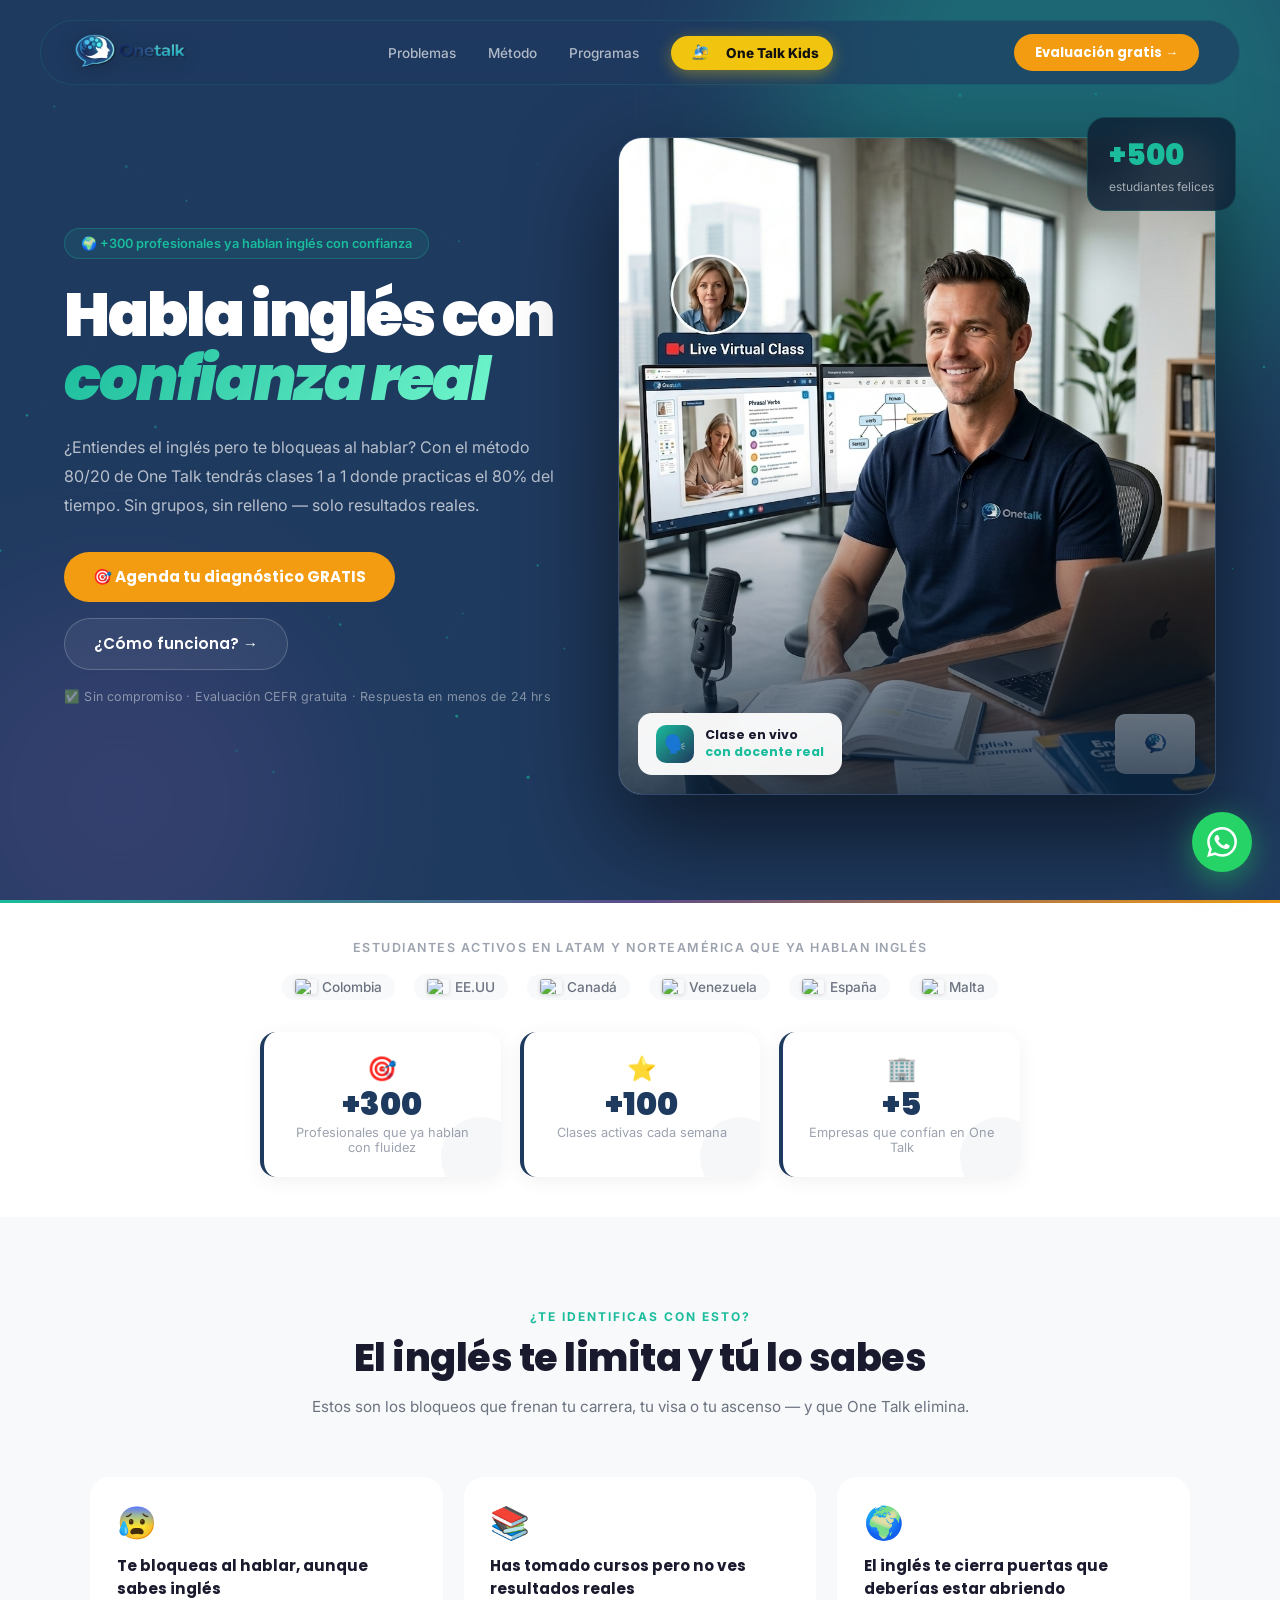
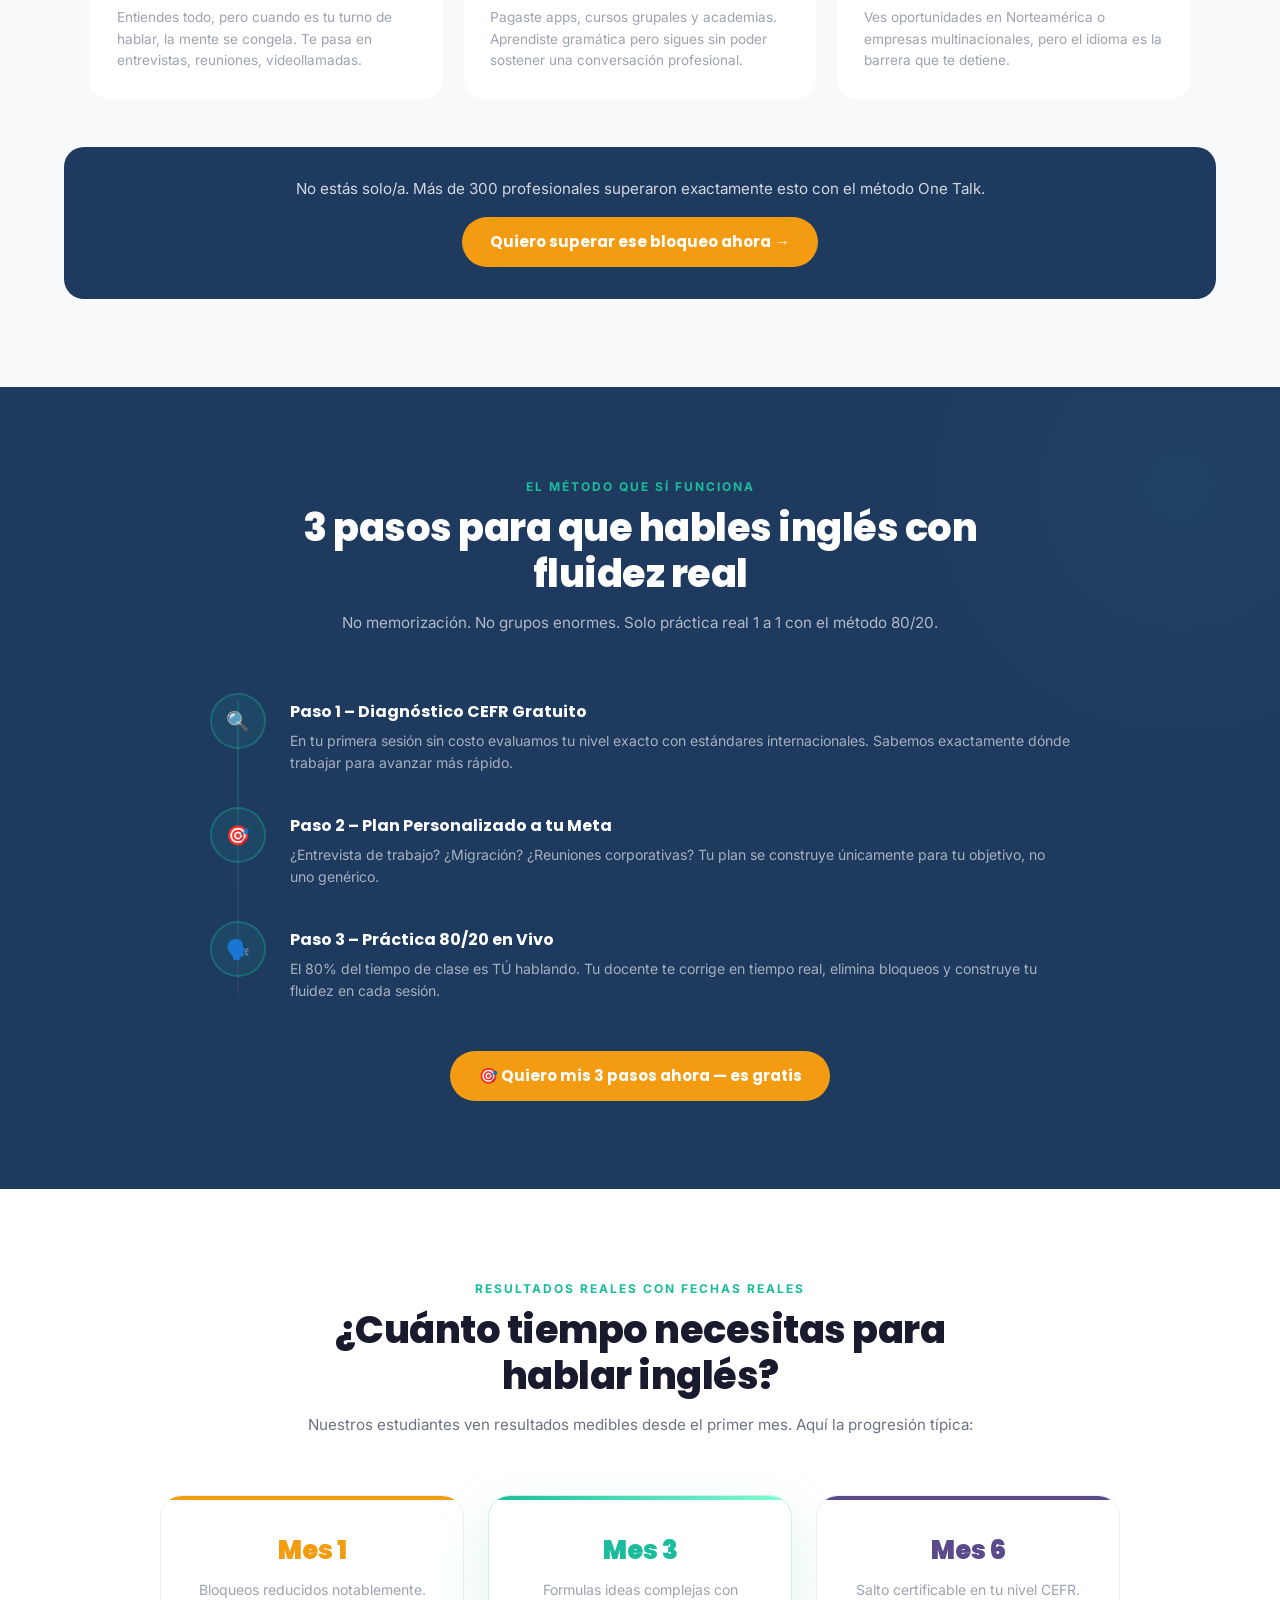
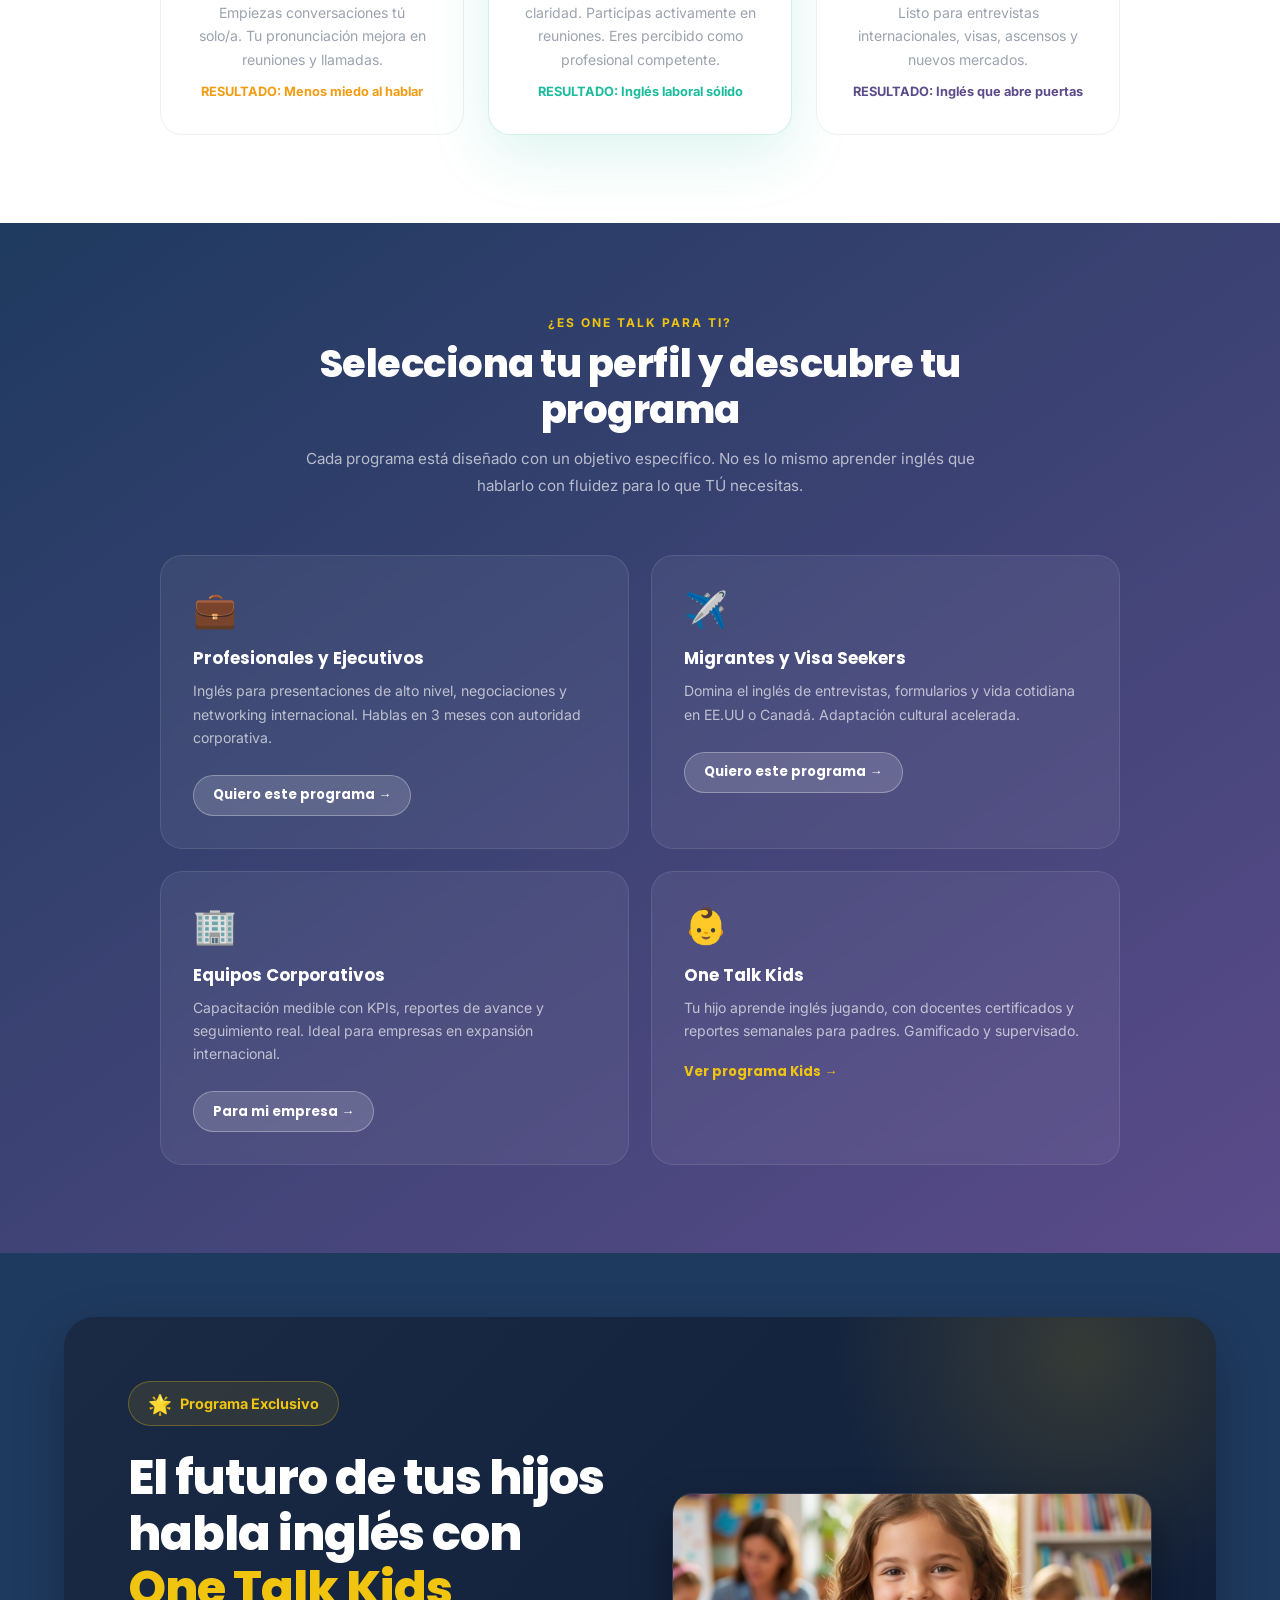
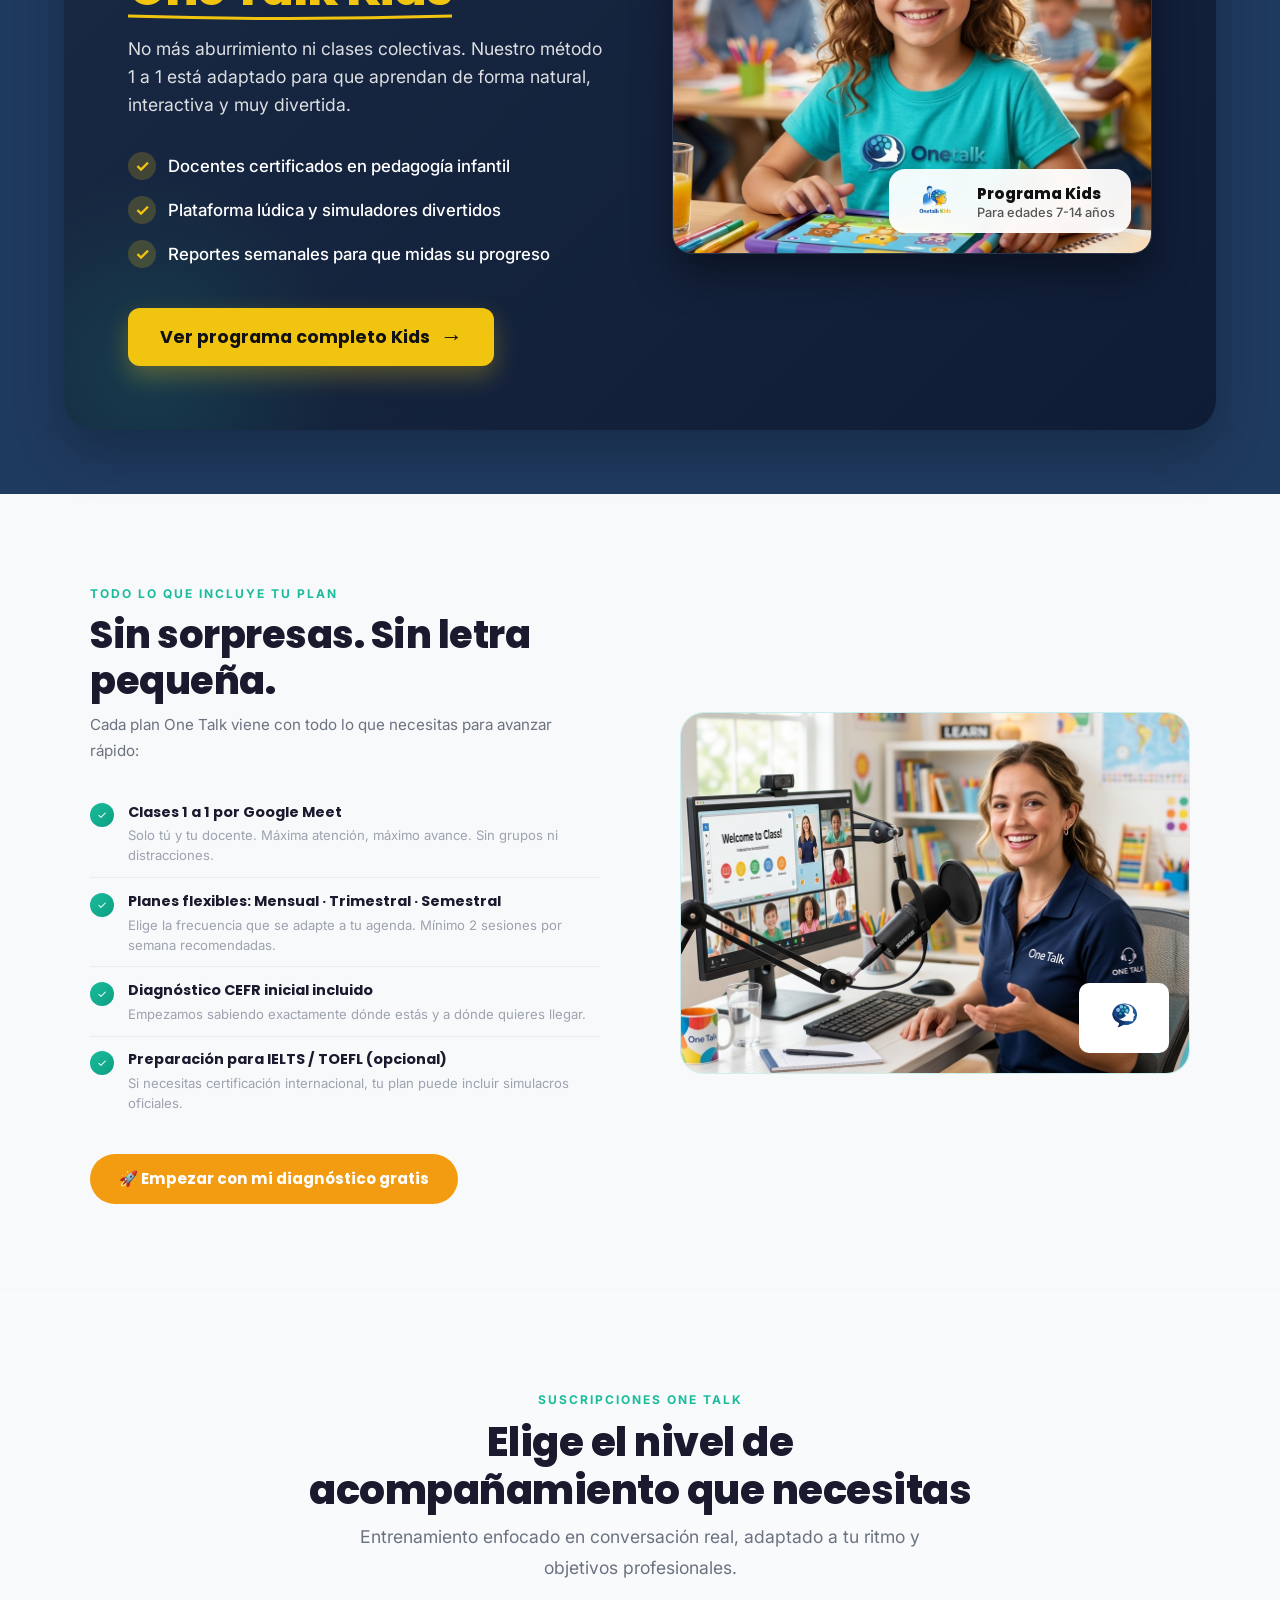
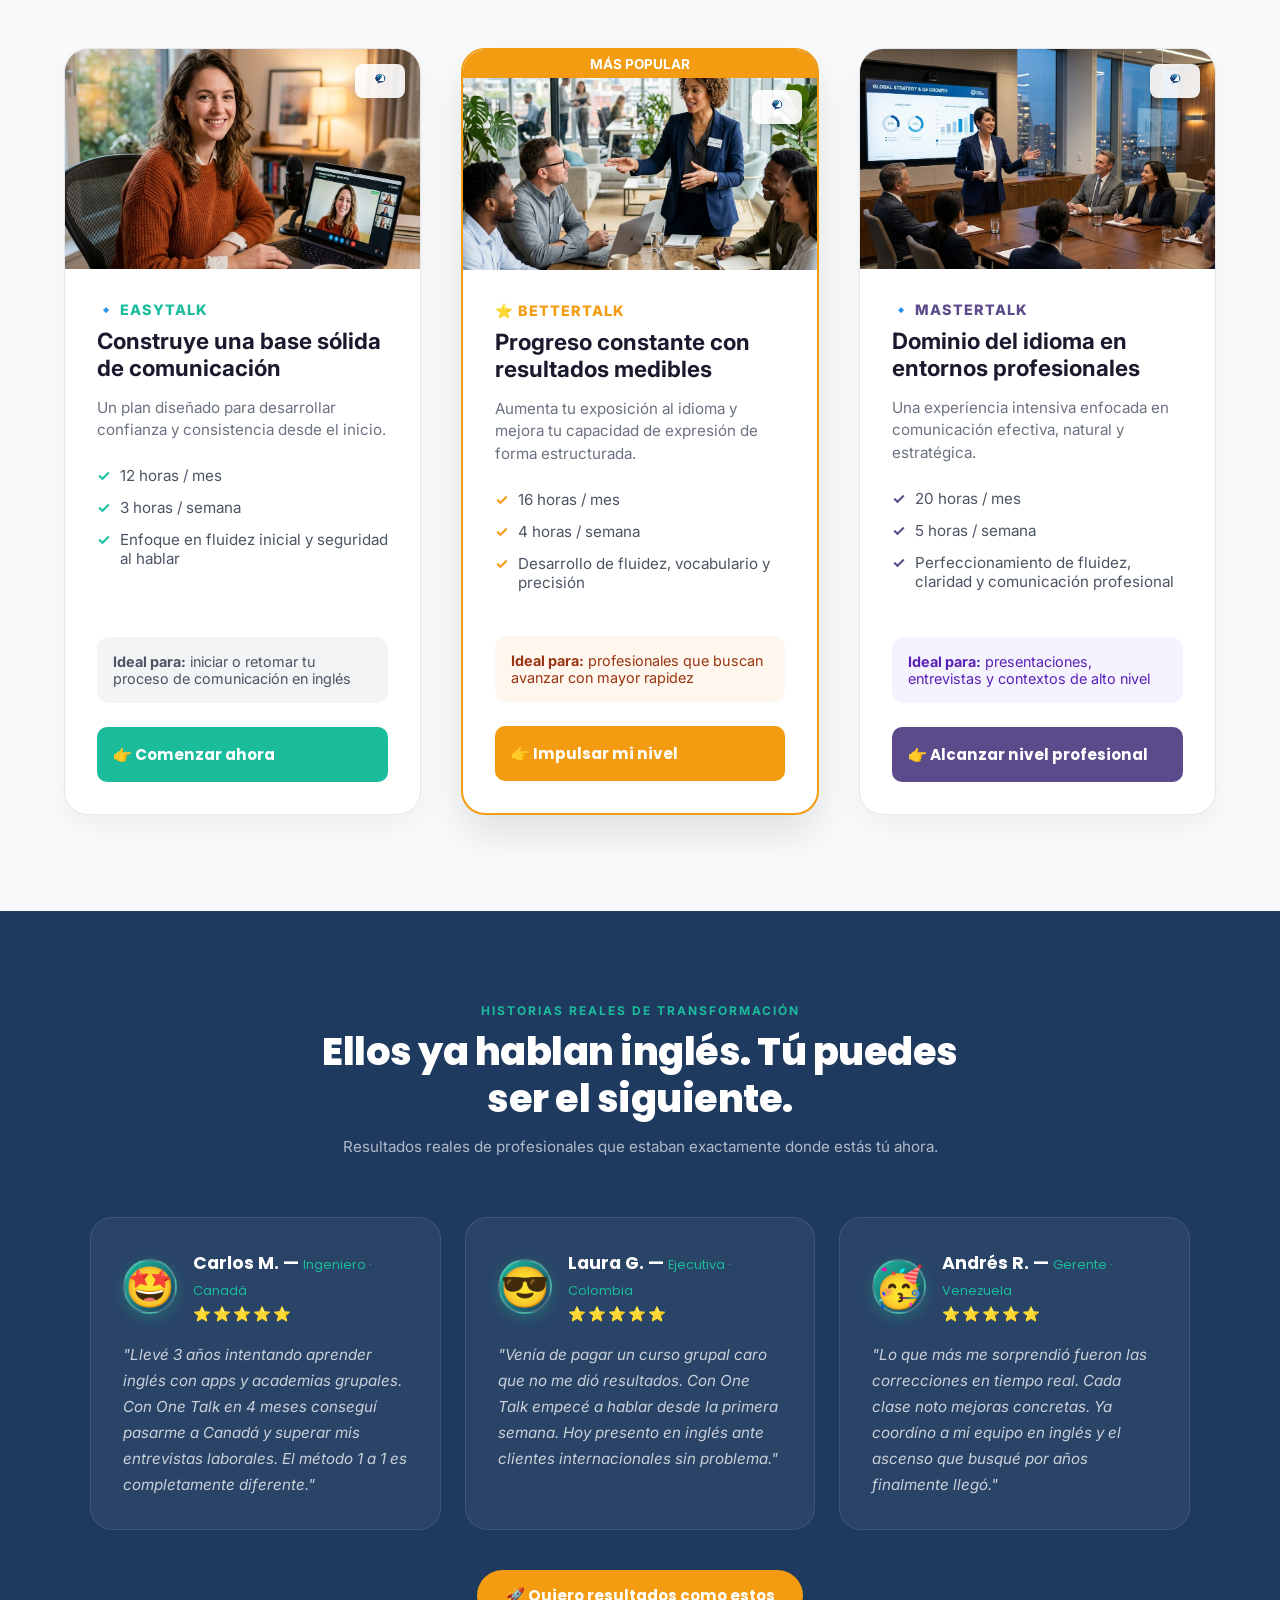
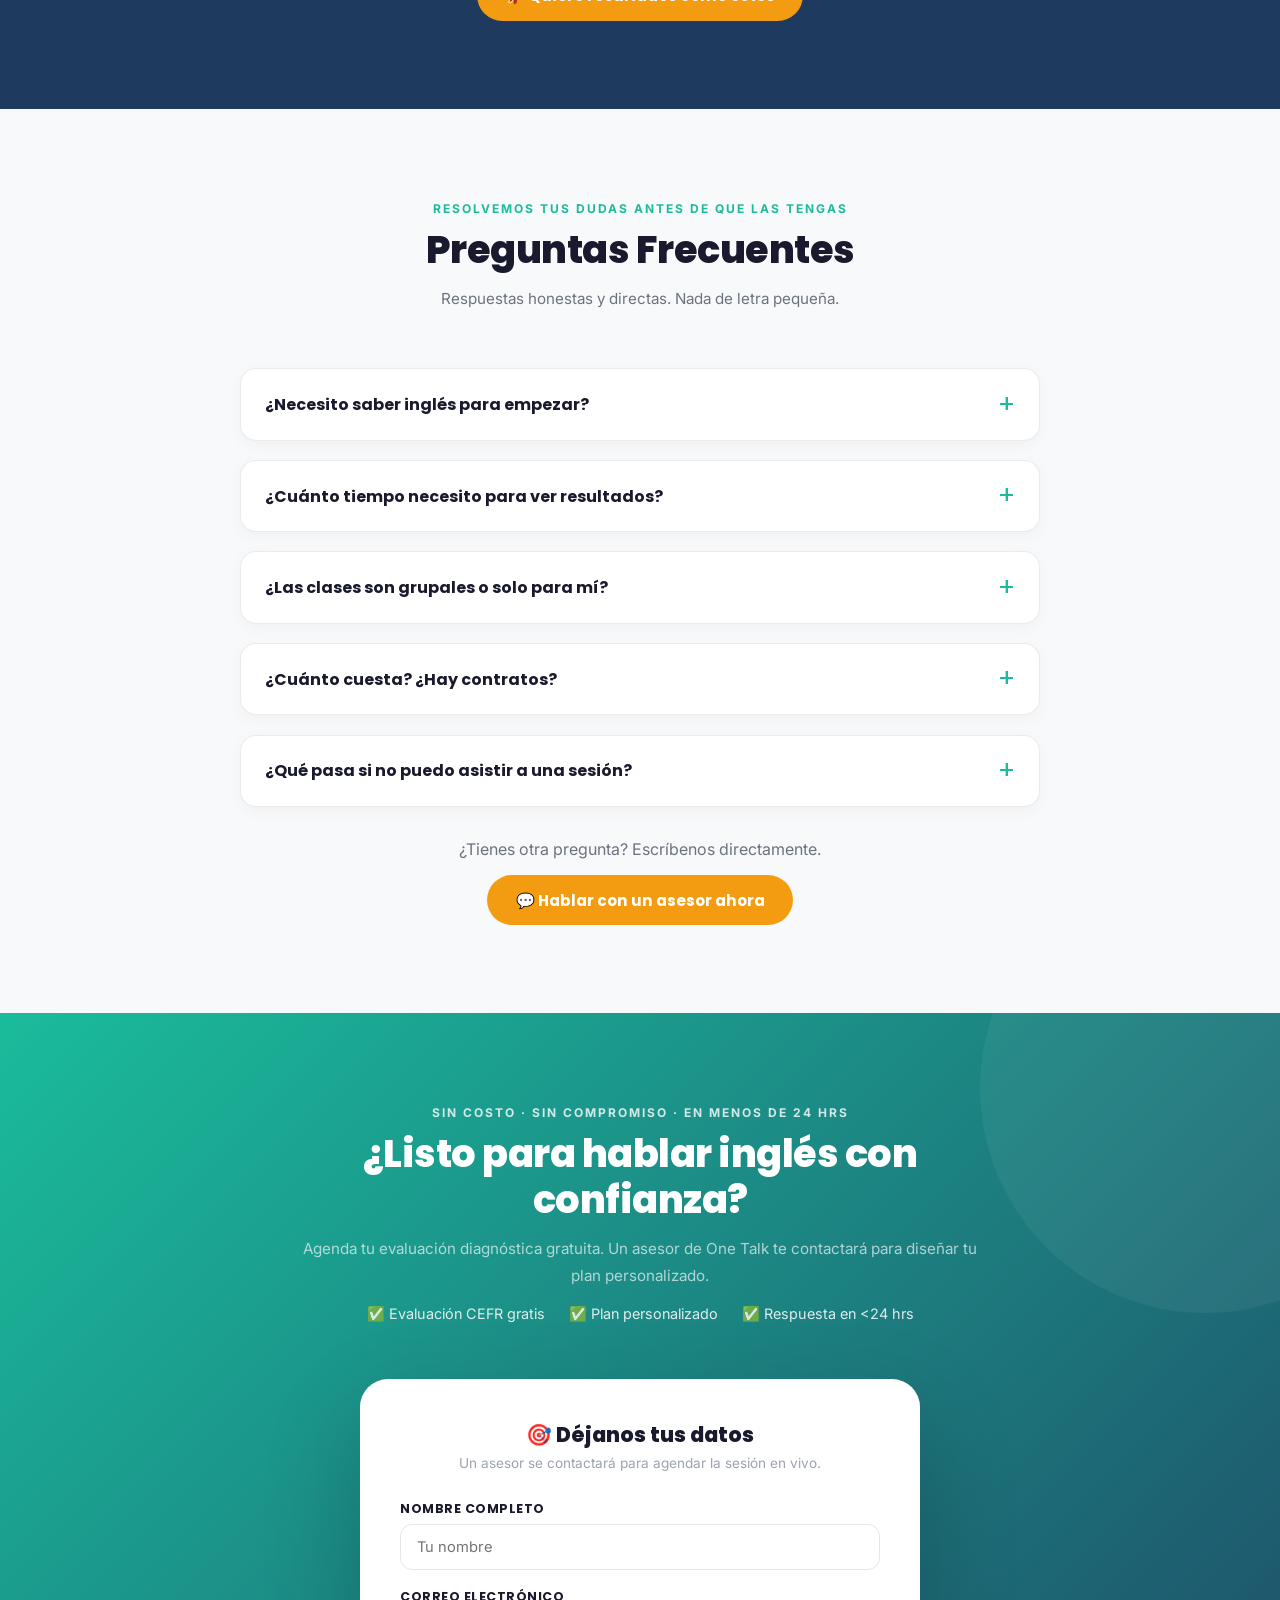
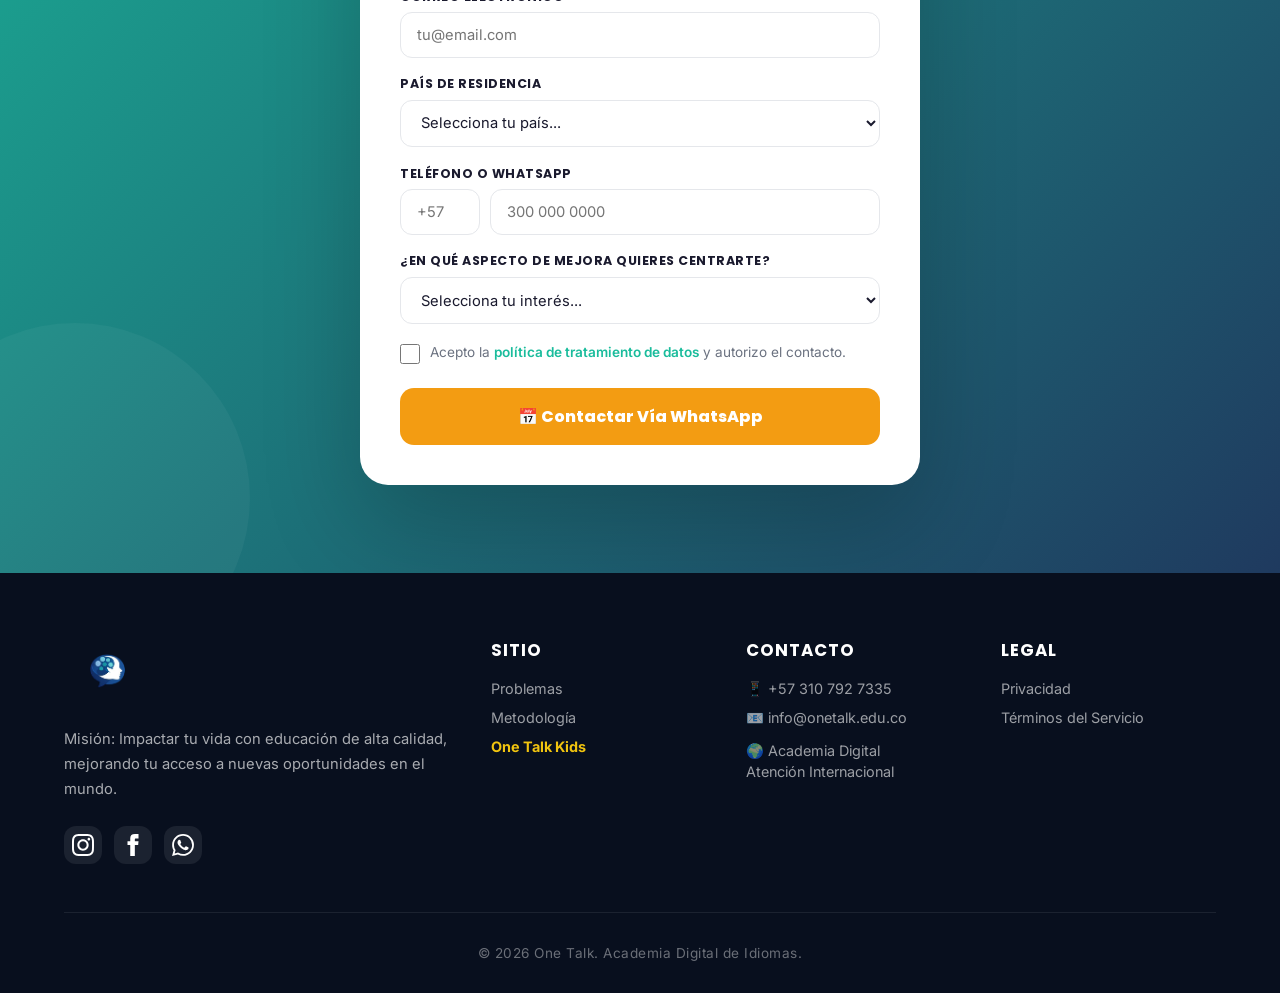
==== commit 3be1018b: "Update hero_adults image and apply cache buster to index.html" ====
--- a/Codigo fuente_ One talk academy/index.html
+++ b/Codigo fuente_ One talk academy/index.html
@@ -130,7 +130,7 @@
     <div class="hero-visual r right">
       <div style="position:relative">
         <div class="hero-card-main" style="position:relative;">
-          <img src="imagenes/hero_adults.png" alt="Profesor One Talk en clase interactiva corporativa" loading="lazy" style="width:100%;height:100%;object-fit:cover;display:block;">
+          <img src="imagenes/hero_adults.png?v=2" alt="Profesor One Talk en clase interactiva corporativa" loading="lazy" style="width:100%;height:100%;object-fit:cover;display:block;">
           <div style="position:absolute;bottom:20px;right:20px;width:80px;background:rgba(255,255,255,0.9);padding:8px;border-radius:10px;backdrop-filter:blur(10px);box-shadow:0 10px 25px rgba(0,0,0,0.2);border:1px solid rgba(255,255,255,0.3)">
             <img src="imagenes/logo.png" style="width:100%;height:auto;object-fit:contain;" onerror="this.src='https://placehold.co/100x100/1F3A5F/FFF?text=OT'">
           </div>
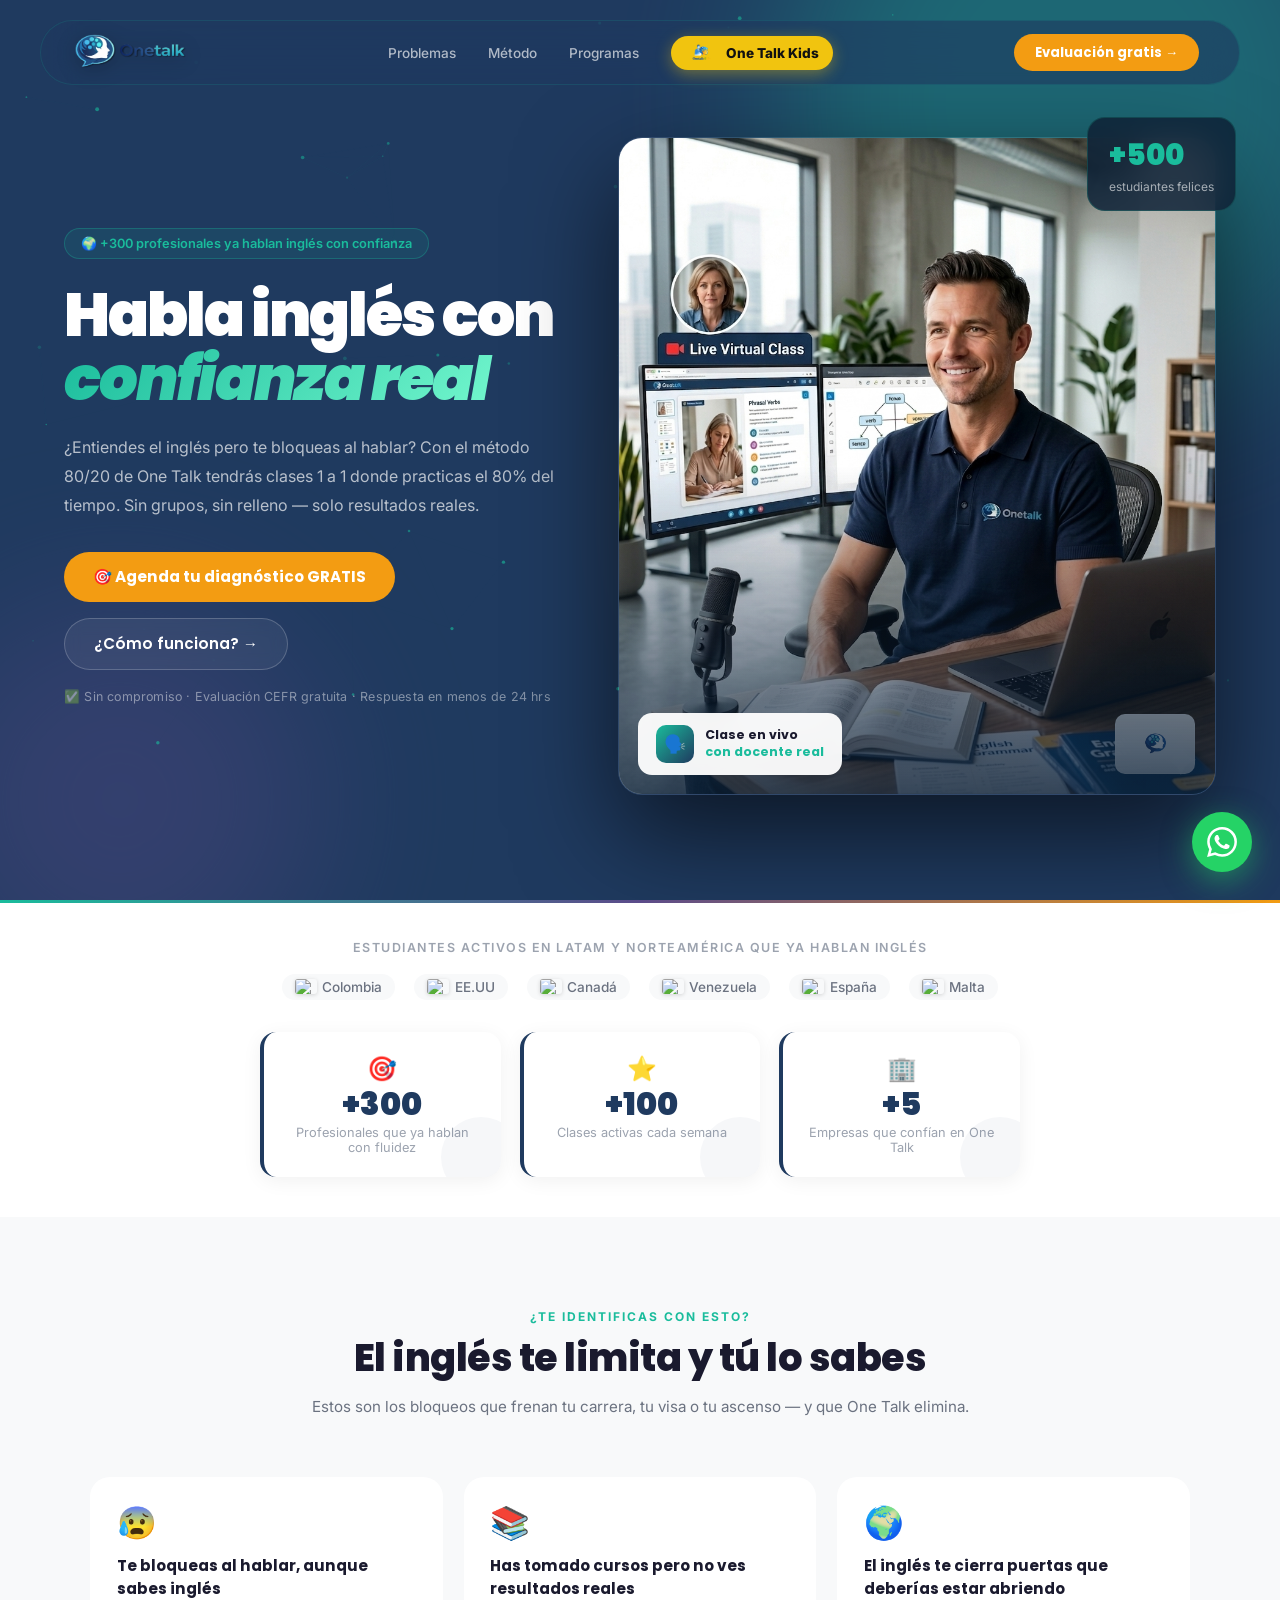
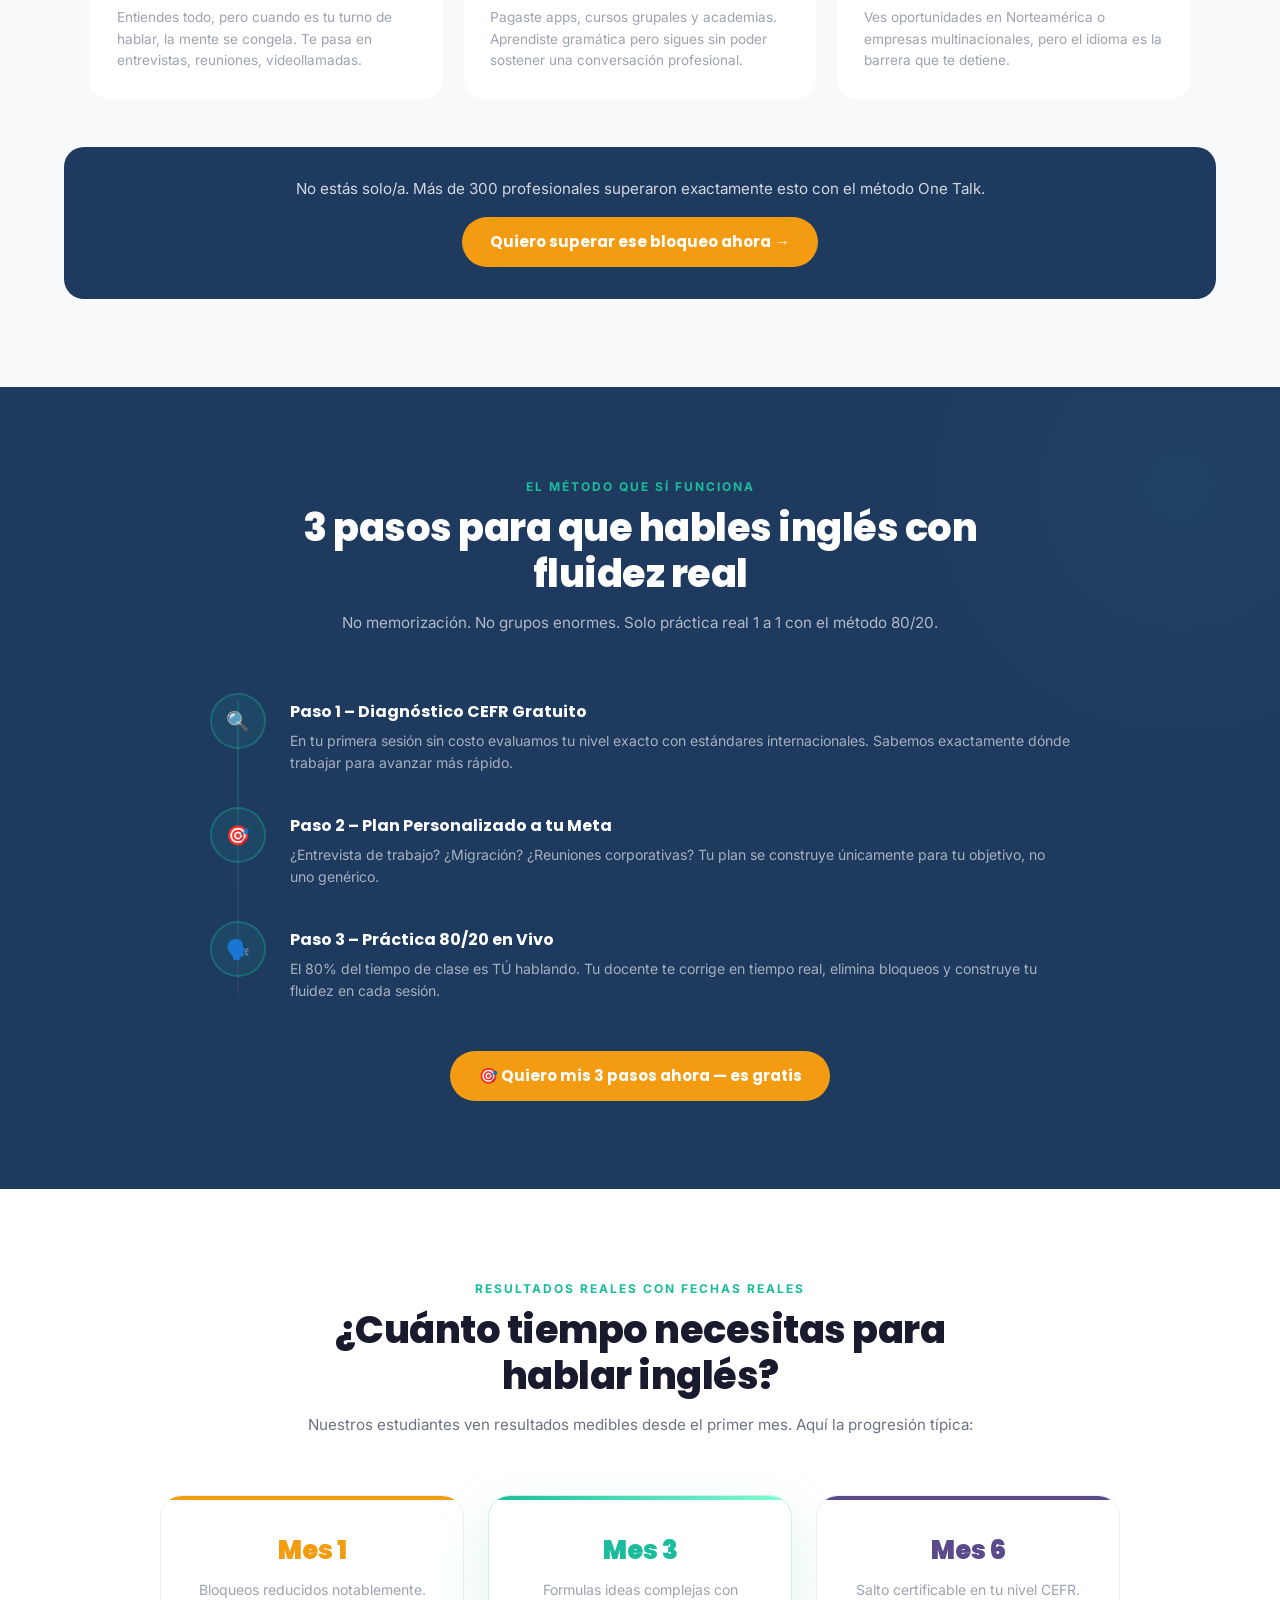
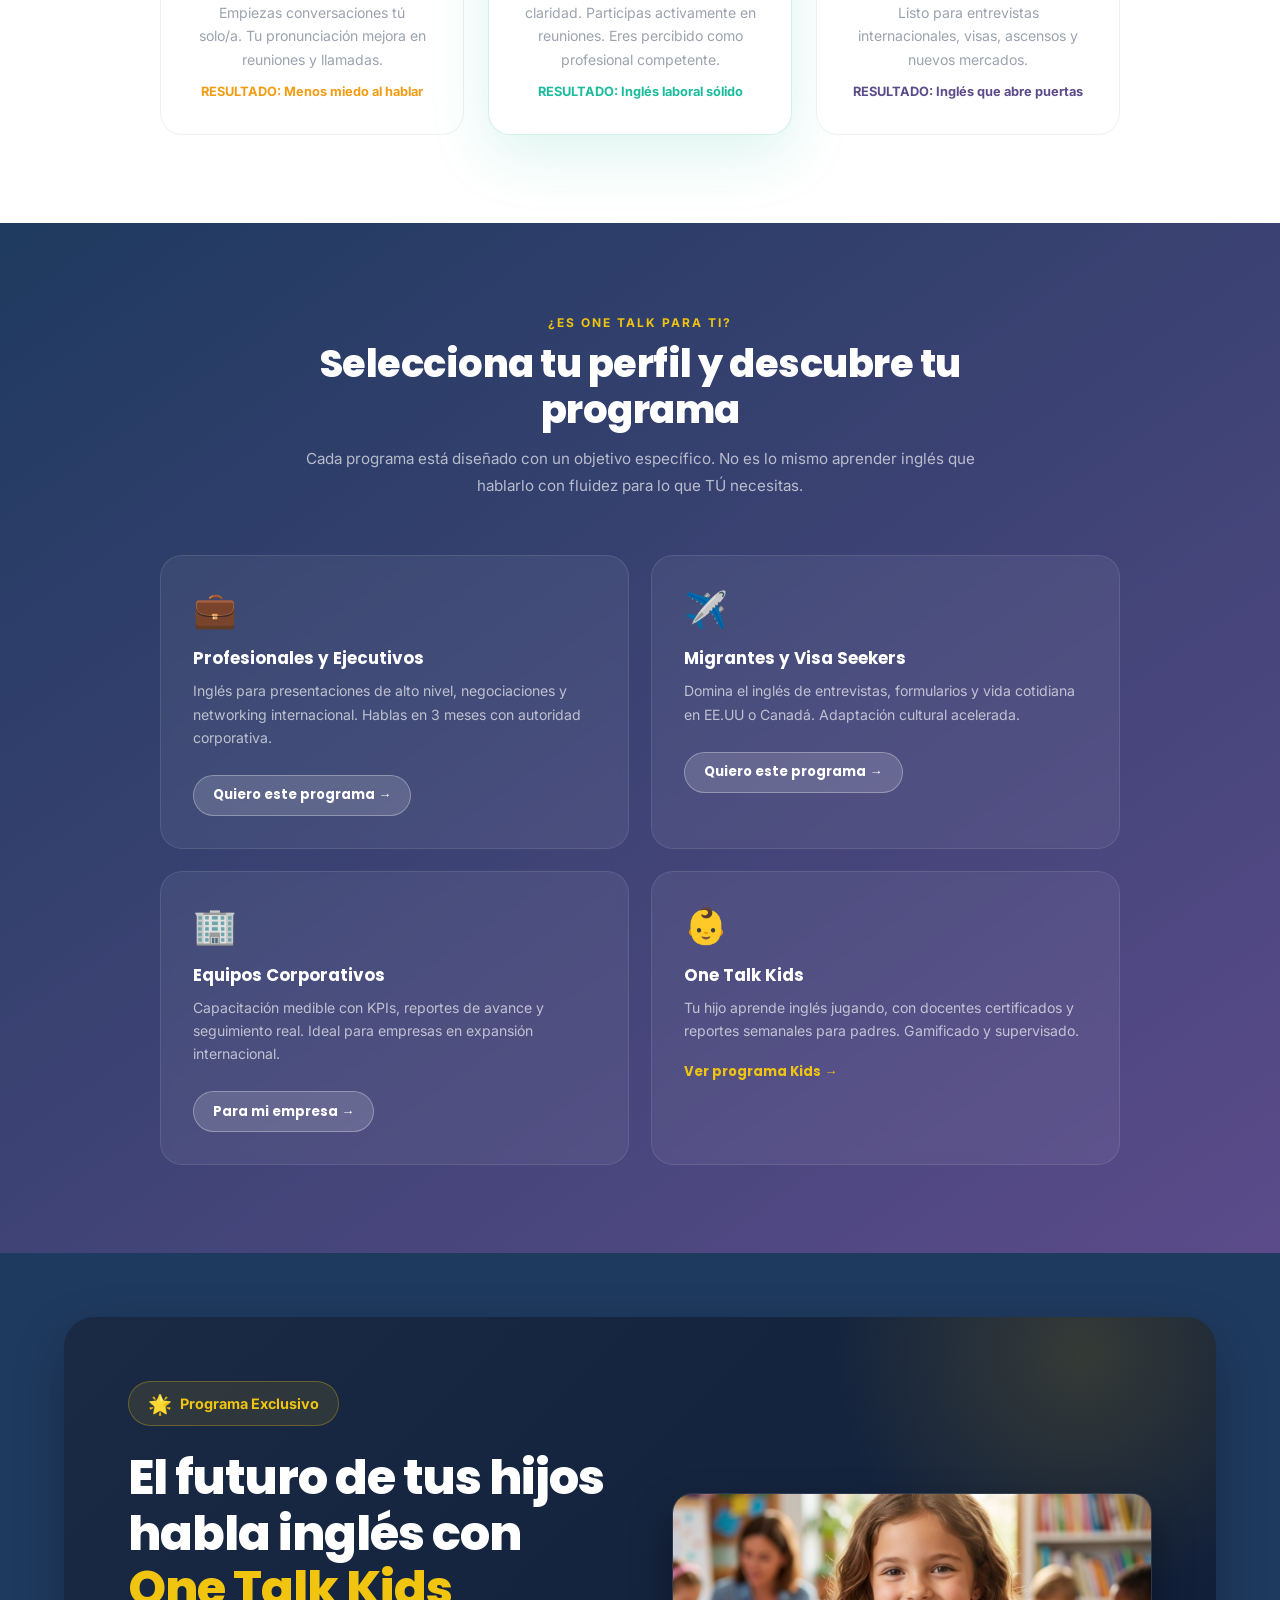
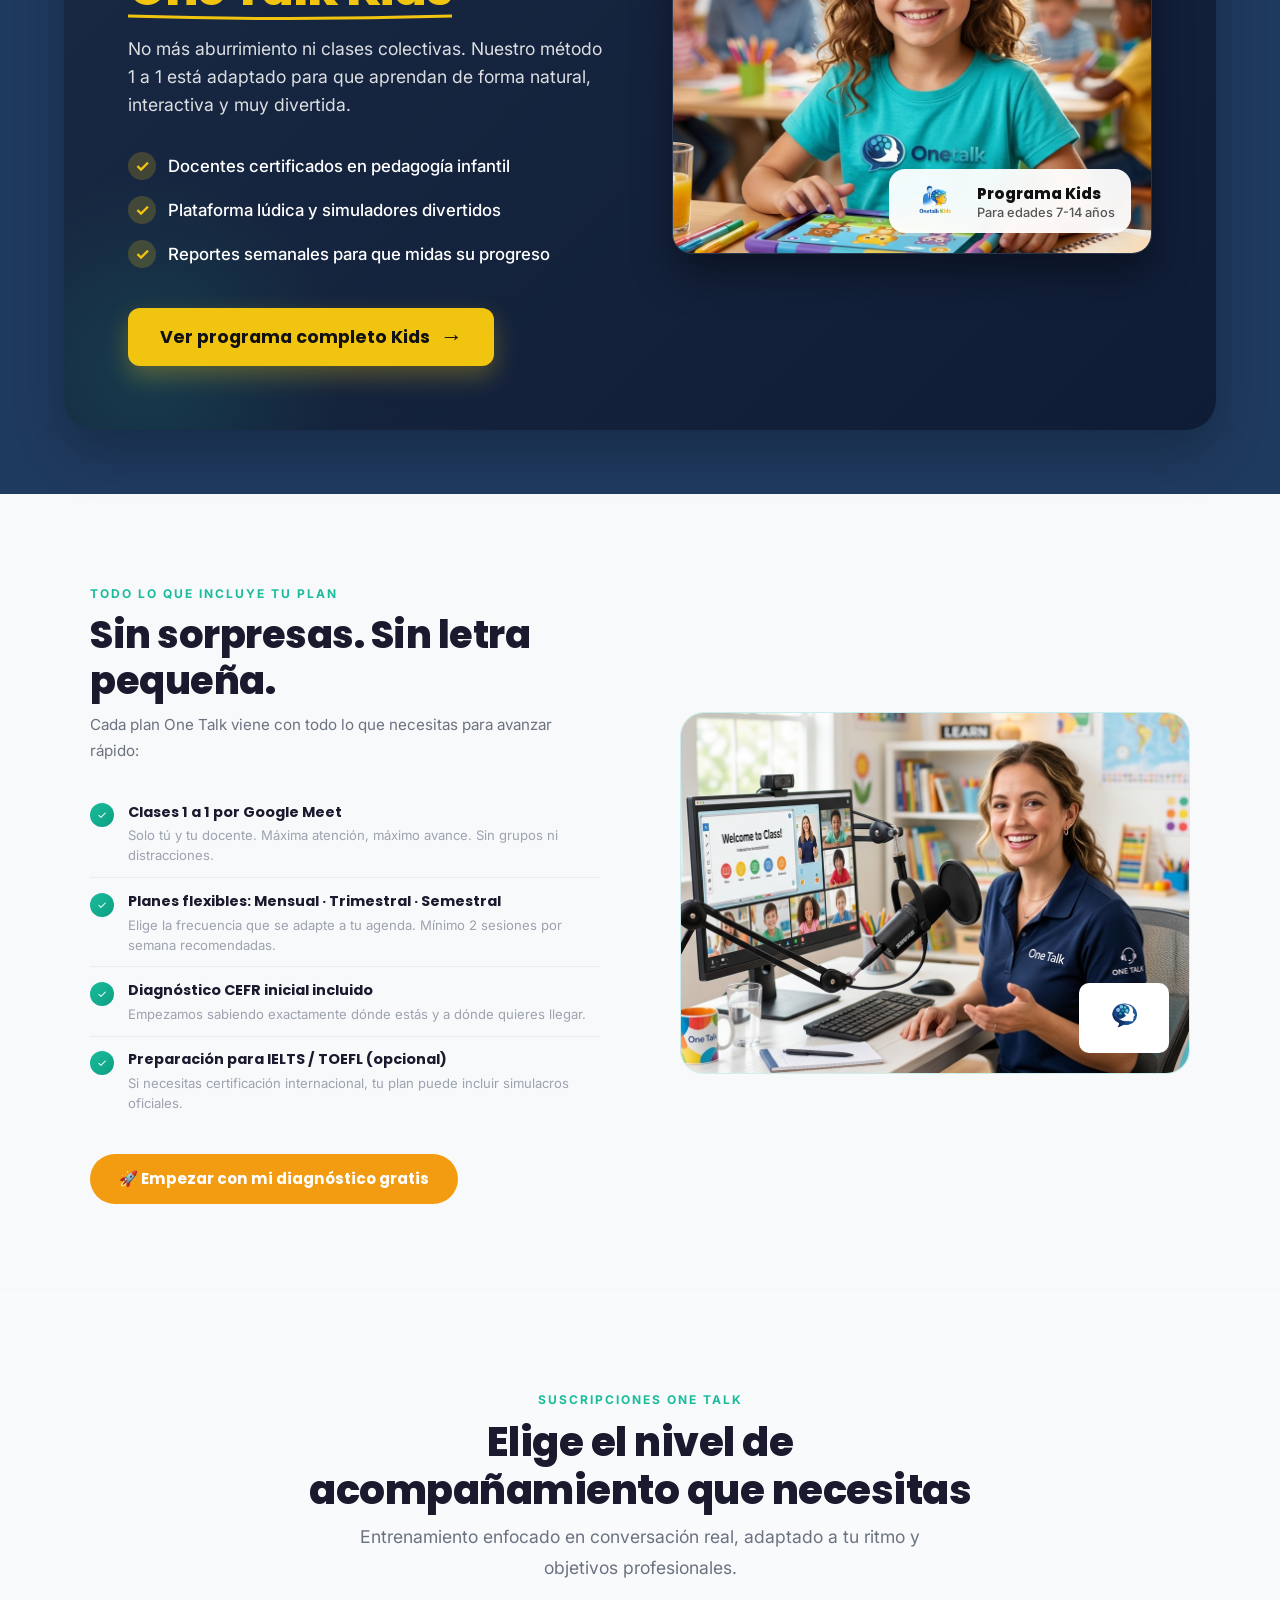
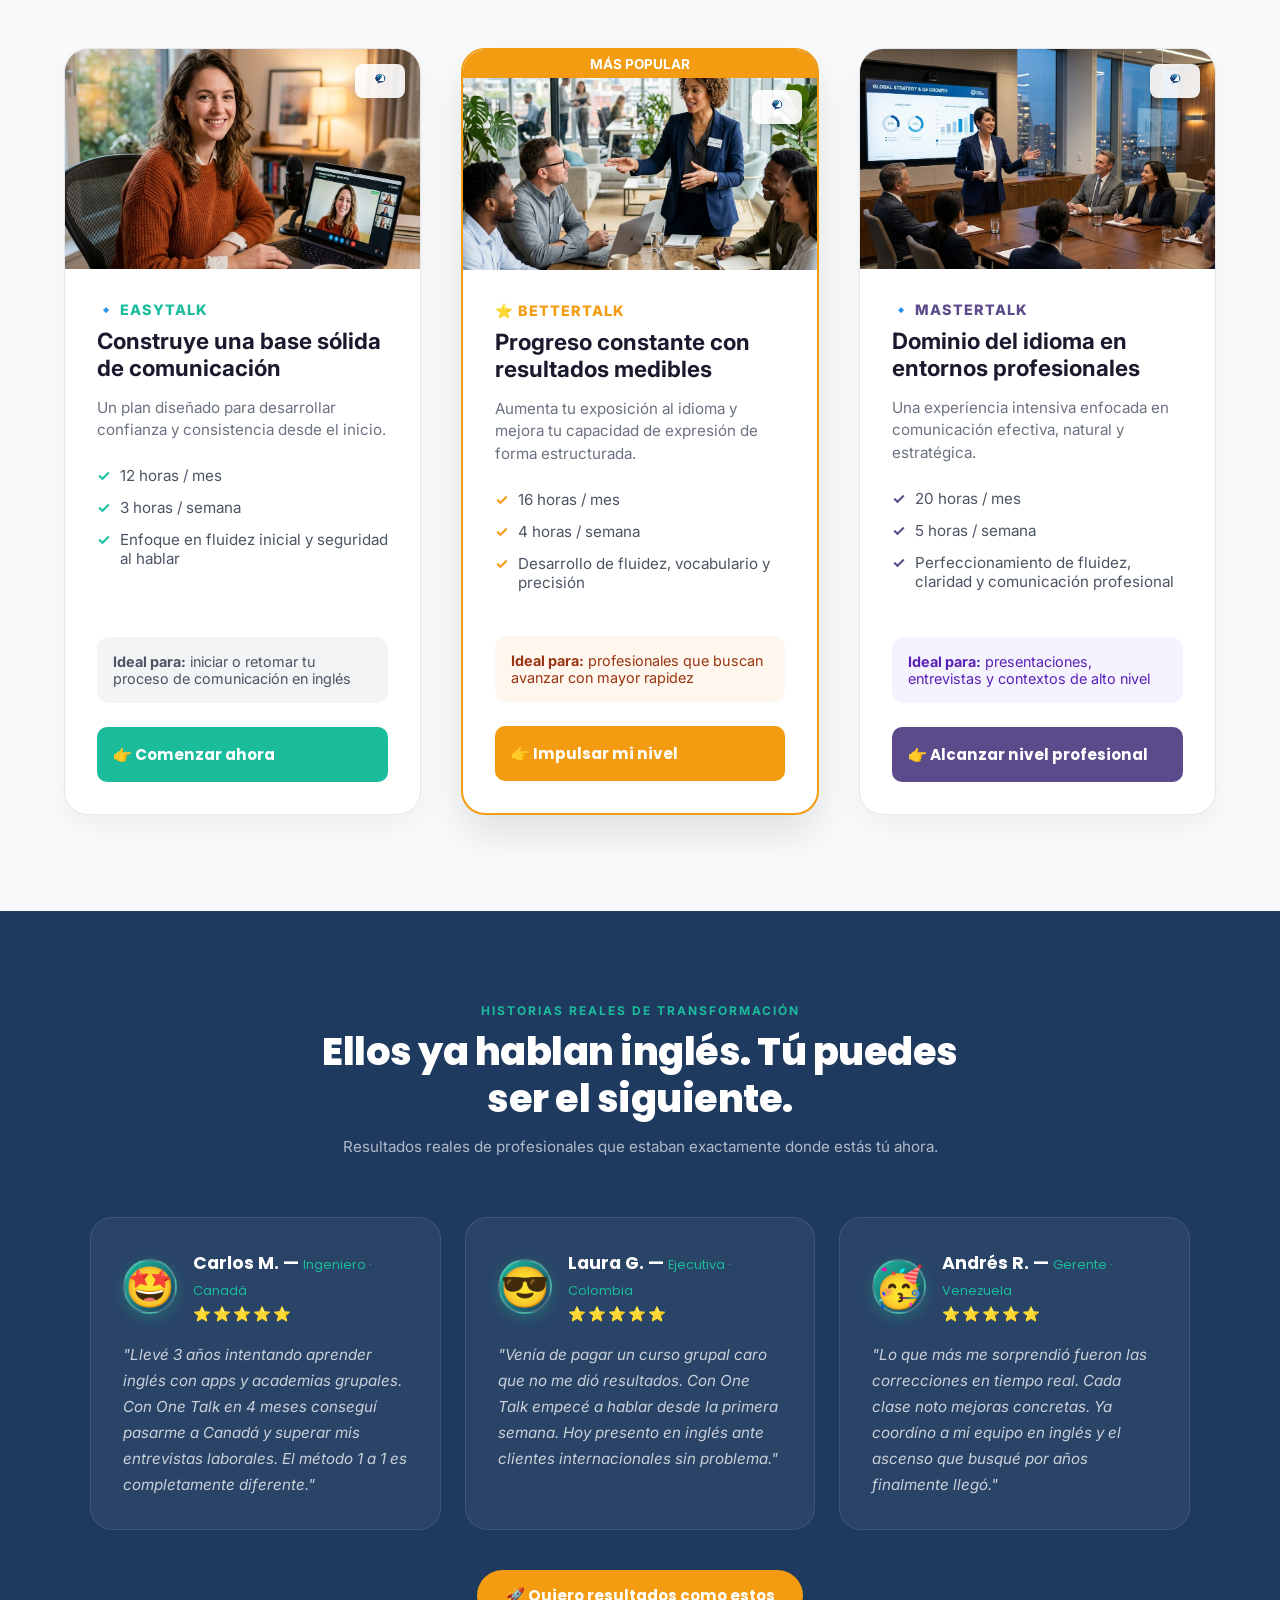
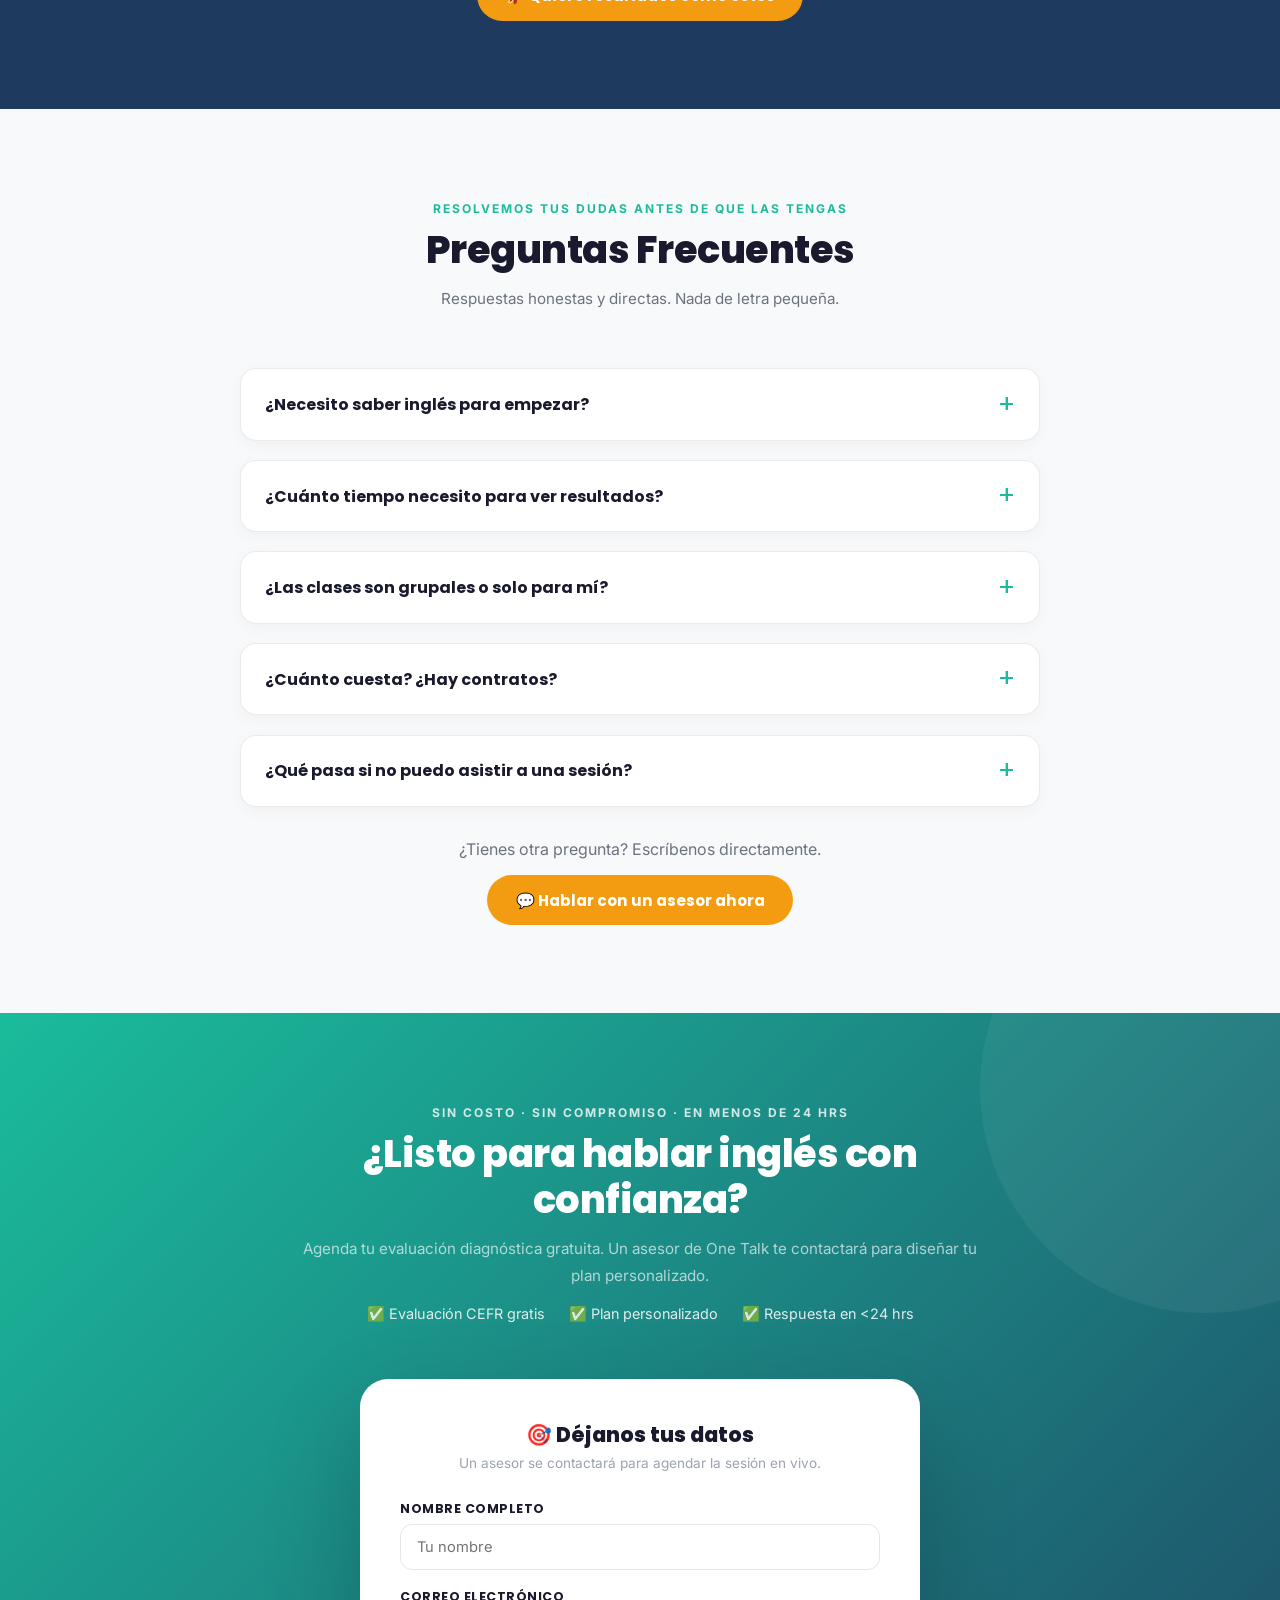
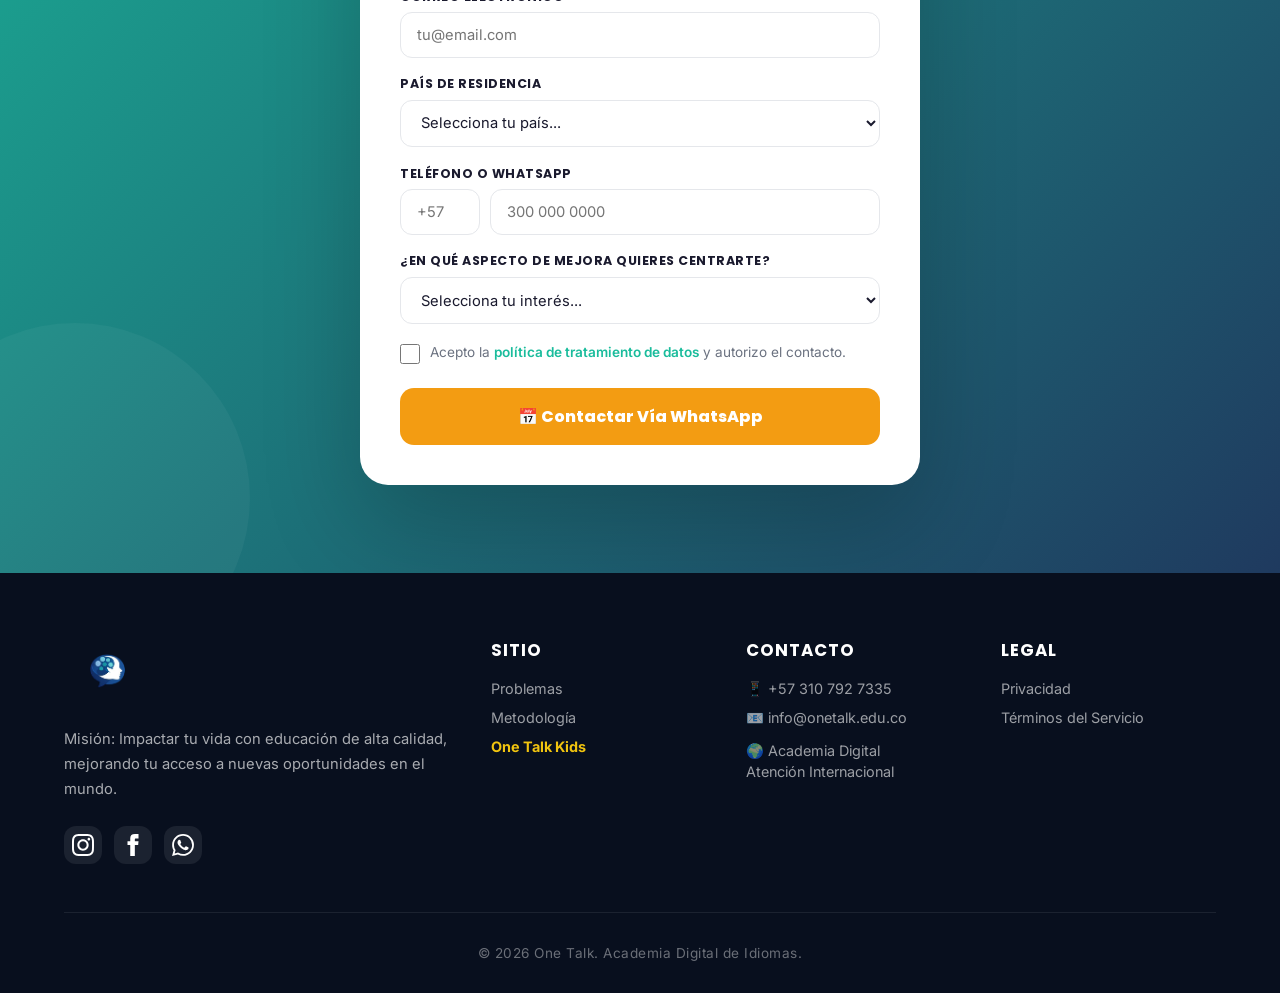
==== commit 6f641b0a: "Update WhatsApp links with requested message and period" ====
--- a/Codigo fuente_ One talk academy/index.html
+++ b/Codigo fuente_ One talk academy/index.html
@@ -510,7 +510,7 @@
   </div>
   <div style="text-align:center;margin-top:2rem" class="r up">
     <p style="color:#6B7280;margin-bottom:1rem">¿Tienes otra pregunta? Escríbenos directamente.</p>
-    <a href="https://wa.me/573107927335?text=Hola%2C%20quiero%20agendar%20mi%20clase%20de%20cortes%C3%ADa%20de%20onetalk%20y%20recibir%20una%20propuesta%20acad%C3%A9mica%20adaptada%20a%20mi%20nivel%2C%20horario%20y%20presupuesto" target="_blank" class="btn-orange" style="display:inline-flex">💬 Hablar con un asesor ahora</a>
+    <a href="https://wa.me/573107927335?text=Hola%2C%20quiero%20agendar%20mi%20clase%20de%20cortes%C3%ADa%20de%20OneTalk%20y%20recibir%20una%20propuesta%20acad%C3%A9mica%20adaptada%20a%20mi%20nivel%2C%20horario%20y%20presupuesto." target="_blank" class="btn-orange" style="display:inline-flex">💬 Hablar con un asesor ahora</a>
   </div>
 </section>
 
@@ -592,18 +592,18 @@
       <div style="display:flex;gap:12px;margin-top:10px;">
         <a href="https://www.instagram.com/fluentspeakingclub?igsh=MXA4YXN4OXA0cGU0Mw==" target="_blank" class="social-icon" aria-label="Instagram"><svg viewBox="0 0 24 24"><path d="M12 2.163c3.204 0 3.584.012 4.85.07 3.252.148 4.771 1.691 4.919 4.919.058 1.265.069 1.645.069 4.849 0 3.205-.012 3.584-.069 4.849-.149 3.225-1.664 4.771-4.919 4.919-1.266.058-1.644.07-4.85.07-3.204 0-3.584-.012-4.849-.07-3.26-.149-4.771-1.699-4.919-4.92-.058-1.265-.07-1.644-.07-4.849 0-3.204.013-3.583.07-4.849.149-3.227 1.664-4.771 4.919-4.919 1.266-.057 1.645-.069 4.849-.069zm0-2.163c-3.259 0-3.667.014-4.947.072-4.358.2-6.78 2.618-6.98 6.98-.059 1.281-.073 1.689-.073 4.948 0 3.259.014 3.668.072 4.948.2 4.358 2.618 6.78 6.98 6.98 1.281.058 1.689.072 4.948.072 3.259 0 3.668-.014 4.948-.072 4.354-.2 6.782-2.618 6.979-6.98.059-1.28.073-1.689.073-4.948 0-3.259-.014-3.667-.072-4.947-.196-4.354-2.617-6.78-6.979-6.98-1.281-.059-1.69-.073-4.949-.073zm0 5.838c-3.403 0-6.162 2.759-6.162 6.162s2.759 6.163 6.162 6.163 6.162-2.759 6.162-6.163c0-3.403-2.759-6.162-6.162-6.162zm0 10.162c-2.209 0-4-1.79-4-4 0-2.209 1.791-4 4-4s4 1.791 4 4c0 2.21-1.791 4-4 4zm6.406-11.845c-.796 0-1.441.645-1.441 1.44s.645 1.44 1.441 1.44c.795 0 1.439-.645 1.439-1.44s-.644-1.44-1.439-1.44z"/></svg></a>
         <a href="https://www.facebook.com/share/17oZBFLWa1/?mibextid=wwXIfr" target="_blank" class="social-icon" aria-label="Facebook"><svg viewBox="0 0 24 24"><path d="M9 8h-3v4h3v12h5v-12h3.642l.358-4h-4v-1.667c0-.955.192-1.333 1.115-1.333h2.885v-5h-3.808c-3.596 0-5.192 1.583-5.192 4.615v3.385z"/></svg></a>
-        <a href="https://wa.me/573107927335?text=Hola%2C%20quiero%20agendar%20mi%20clase%20de%20cortes%C3%ADa%20de%20onetalk%20y%20recibir%20una%20propuesta%20acad%C3%A9mica%20adaptada%20a%20mi%20nivel%2C%20horario%20y%20presupuesto" target="_blank" class="social-icon" aria-label="WhatsApp"><svg viewBox="0 0 24 24"><path d="M17.472 14.382c-.297-.149-1.758-.867-2.03-.967-.273-.099-.471-.148-.67.15-.197.297-.767.966-.94 1.164-.173.199-.347.223-.644.075-.297-.15-1.255-.463-2.39-1.475-.883-.788-1.48-1.761-1.653-2.059-.173-.297-.018-.458.13-.606.134-.133.298-.347.446-.52.149-.174.198-.298.298-.497.099-.198.05-.371-.025-.52-.075-.149-.669-1.612-.916-2.207-.242-.579-.487-.5-.669-.51-.173-.008-.371-.01-.57-.01-.198 0-.52.074-.792.372-.272.297-1.04 1.016-1.04 2.479 0 1.462 1.065 2.875 1.213 3.074.149.198 2.096 3.2 5.077 4.487.709.306 1.262.489 1.694.625.712.227 1.36.195 1.871.118.571-.085 1.758-.719 2.006-1.413.248-.694.248-1.289.173-1.413-.074-.124-.272-.198-.57-.347m-5.421 7.403h-.004a9.87 9.87 0 01-5.031-1.378l-.361-.214-3.741.982.998-3.648-.235-.374a9.86 9.86 0 01-1.51-5.26c.001-5.45 4.436-9.884 9.888-9.884 2.64 0 5.122 1.03 6.988 2.898a9.825 9.825 0 012.893 6.994c-.003 5.45-4.437 9.884-9.885 9.884m8.413-18.297A11.815 11.815 0 0012.05 0C5.495 0 .16 5.335.157 11.892c0 2.096.547 4.142 1.588 5.945L.057 24l6.305-1.654a11.882 11.882 0 005.683 1.448h.005c6.554 0 11.89-5.335 11.893-11.893a11.821 11.821 0 00-3.48-8.413z"/></svg></a>
+        <a href="https://wa.me/573107927335?text=Hola%2C%20quiero%20agendar%20mi%20clase%20de%20cortes%C3%ADa%20de%20OneTalk%20y%20recibir%20una%20propuesta%20acad%C3%A9mica%20adaptada%20a%20mi%20nivel%2C%20horario%20y%20presupuesto." target="_blank" class="social-icon" aria-label="WhatsApp"><svg viewBox="0 0 24 24"><path d="M17.472 14.382c-.297-.149-1.758-.867-2.03-.967-.273-.099-.471-.148-.67.15-.197.297-.767.966-.94 1.164-.173.199-.347.223-.644.075-.297-.15-1.255-.463-2.39-1.475-.883-.788-1.48-1.761-1.653-2.059-.173-.297-.018-.458.13-.606.134-.133.298-.347.446-.52.149-.174.198-.298.298-.497.099-.198.05-.371-.025-.52-.075-.149-.669-1.612-.916-2.207-.242-.579-.487-.5-.669-.51-.173-.008-.371-.01-.57-.01-.198 0-.52.074-.792.372-.272.297-1.04 1.016-1.04 2.479 0 1.462 1.065 2.875 1.213 3.074.149.198 2.096 3.2 5.077 4.487.709.306 1.262.489 1.694.625.712.227 1.36.195 1.871.118.571-.085 1.758-.719 2.006-1.413.248-.694.248-1.289.173-1.413-.074-.124-.272-.198-.57-.347m-5.421 7.403h-.004a9.87 9.87 0 01-5.031-1.378l-.361-.214-3.741.982.998-3.648-.235-.374a9.86 9.86 0 01-1.51-5.26c.001-5.45 4.436-9.884 9.888-9.884 2.64 0 5.122 1.03 6.988 2.898a9.825 9.825 0 012.893 6.994c-.003 5.45-4.437 9.884-9.885 9.884m8.413-18.297A11.815 11.815 0 0012.05 0C5.495 0 .16 5.335.157 11.892c0 2.096.547 4.142 1.588 5.945L.057 24l6.305-1.654a11.882 11.882 0 005.683 1.448h.005c6.554 0 11.89-5.335 11.893-11.893a11.821 11.821 0 00-3.48-8.413z"/></svg></a>
       </div>
     </div>
     <div class="fc"><h4>Sitio</h4><a href="#problemas">Problemas</a><a href="#metodo">Metodología</a><a href="kids.html" style="color:var(--yellow);font-weight:700;">One Talk Kids</a></div>
-    <div class="fc"><h4>Contacto</h4><a href="https://wa.me/573107927335?text=Hola%2C%20quiero%20agendar%20mi%20clase%20de%20cortes%C3%ADa%20de%20onetalk%20y%20recibir%20una%20propuesta%20acad%C3%A9mica%20adaptada%20a%20mi%20nivel%2C%20horario%20y%20presupuesto" target="_blank">📱 +57 310 792 7335</a><a href="mailto:info@onetalk.edu.co">📧 info@onetalk.edu.co</a><span style="color:rgba(255,255,255,.6);font-size:.9rem;line-height:1.5;">🌍 Academia Digital<br>Atención Internacional</span></div>
+    <div class="fc"><h4>Contacto</h4><a href="https://wa.me/573107927335?text=Hola%2C%20quiero%20agendar%20mi%20clase%20de%20cortes%C3%ADa%20de%20OneTalk%20y%20recibir%20una%20propuesta%20acad%C3%A9mica%20adaptada%20a%20mi%20nivel%2C%20horario%20y%20presupuesto." target="_blank">📱 +57 310 792 7335</a><a href="mailto:info@onetalk.edu.co">📧 info@onetalk.edu.co</a><span style="color:rgba(255,255,255,.6);font-size:.9rem;line-height:1.5;">🌍 Academia Digital<br>Atención Internacional</span></div>
     <div class="fc"><h4>Legal</h4><a href="#" class="open-privacy-btn">Privacidad</a><a href="#" class="open-privacy-btn">Términos del Servicio</a></div>
   </div>
   <div class="footer-bar">© 2026 One Talk. Academia Digital de Idiomas.</div>
 </footer>
 
 <!-- WA FLOAT -->
-<a href="https://wa.me/573107927335?text=Hola%2C%20quiero%20agendar%20mi%20clase%20de%20cortes%C3%ADa%20de%20onetalk%20y%20recibir%20una%20propuesta%20acad%C3%A9mica%20adaptada%20a%20mi%20nivel%2C%20horario%20y%20presupuesto" class="wa-btn" aria-label="WhatsApp" target="_blank">
+<a href="https://wa.me/573107927335?text=Hola%2C%20quiero%20agendar%20mi%20clase%20de%20cortes%C3%ADa%20de%20OneTalk%20y%20recibir%20una%20propuesta%20acad%C3%A9mica%20adaptada%20a%20mi%20nivel%2C%20horario%20y%20presupuesto." class="wa-btn" aria-label="WhatsApp" target="_blank">
   <svg viewBox="0 0 24 24"><path d="M17.472 14.382c-.297-.149-1.758-.867-2.03-.967-.273-.099-.471-.148-.67.15-.197.297-.767.966-.94 1.164-.173.199-.347.223-.644.075-.297-.15-1.255-.463-2.39-1.475-.883-.788-1.48-1.761-1.653-2.059-.173-.297-.018-.458.13-.606.134-.133.298-.347.446-.52.149-.174.198-.298.298-.497.099-.198.05-.371-.025-.52-.075-.149-.669-1.612-.916-2.207-.242-.579-.487-.5-.669-.51-.173-.008-.371-.01-.57-.01-.198 0-.52.074-.792.372-.272.297-1.04 1.016-1.04 2.479 0 1.462 1.065 2.875 1.213 3.074.149.198 2.096 3.2 5.077 4.487.709.306 1.262.489 1.694.625.712.227 1.36.195 1.871.118.571-.085 1.758-.719 2.006-1.413.248-.694.248-1.289.173-1.413-.074-.124-.272-.198-.57-.347m-5.421 7.403h-.004a9.87 9.87 0 01-5.031-1.378l-.361-.214-3.741.982.998-3.648-.235-.374a9.86 9.86 0 01-1.51-5.26c.001-5.45 4.436-9.884 9.888-9.884 2.64 0 5.122 1.03 6.988 2.898a9.825 9.825 0 012.893 6.994c-.003 5.45-4.437 9.884-9.885 9.884m8.413-18.297A11.815 11.815 0 0012.05 0C5.495 0 .16 5.335.157 11.892c0 2.096.547 4.142 1.588 5.945L.057 24l6.305-1.654a11.882 11.882 0 005.683 1.448h.005c6.554 0 11.89-5.335 11.893-11.893a11.821 11.821 0 00-3.48-8.413z"/></svg>
 </a>
 
